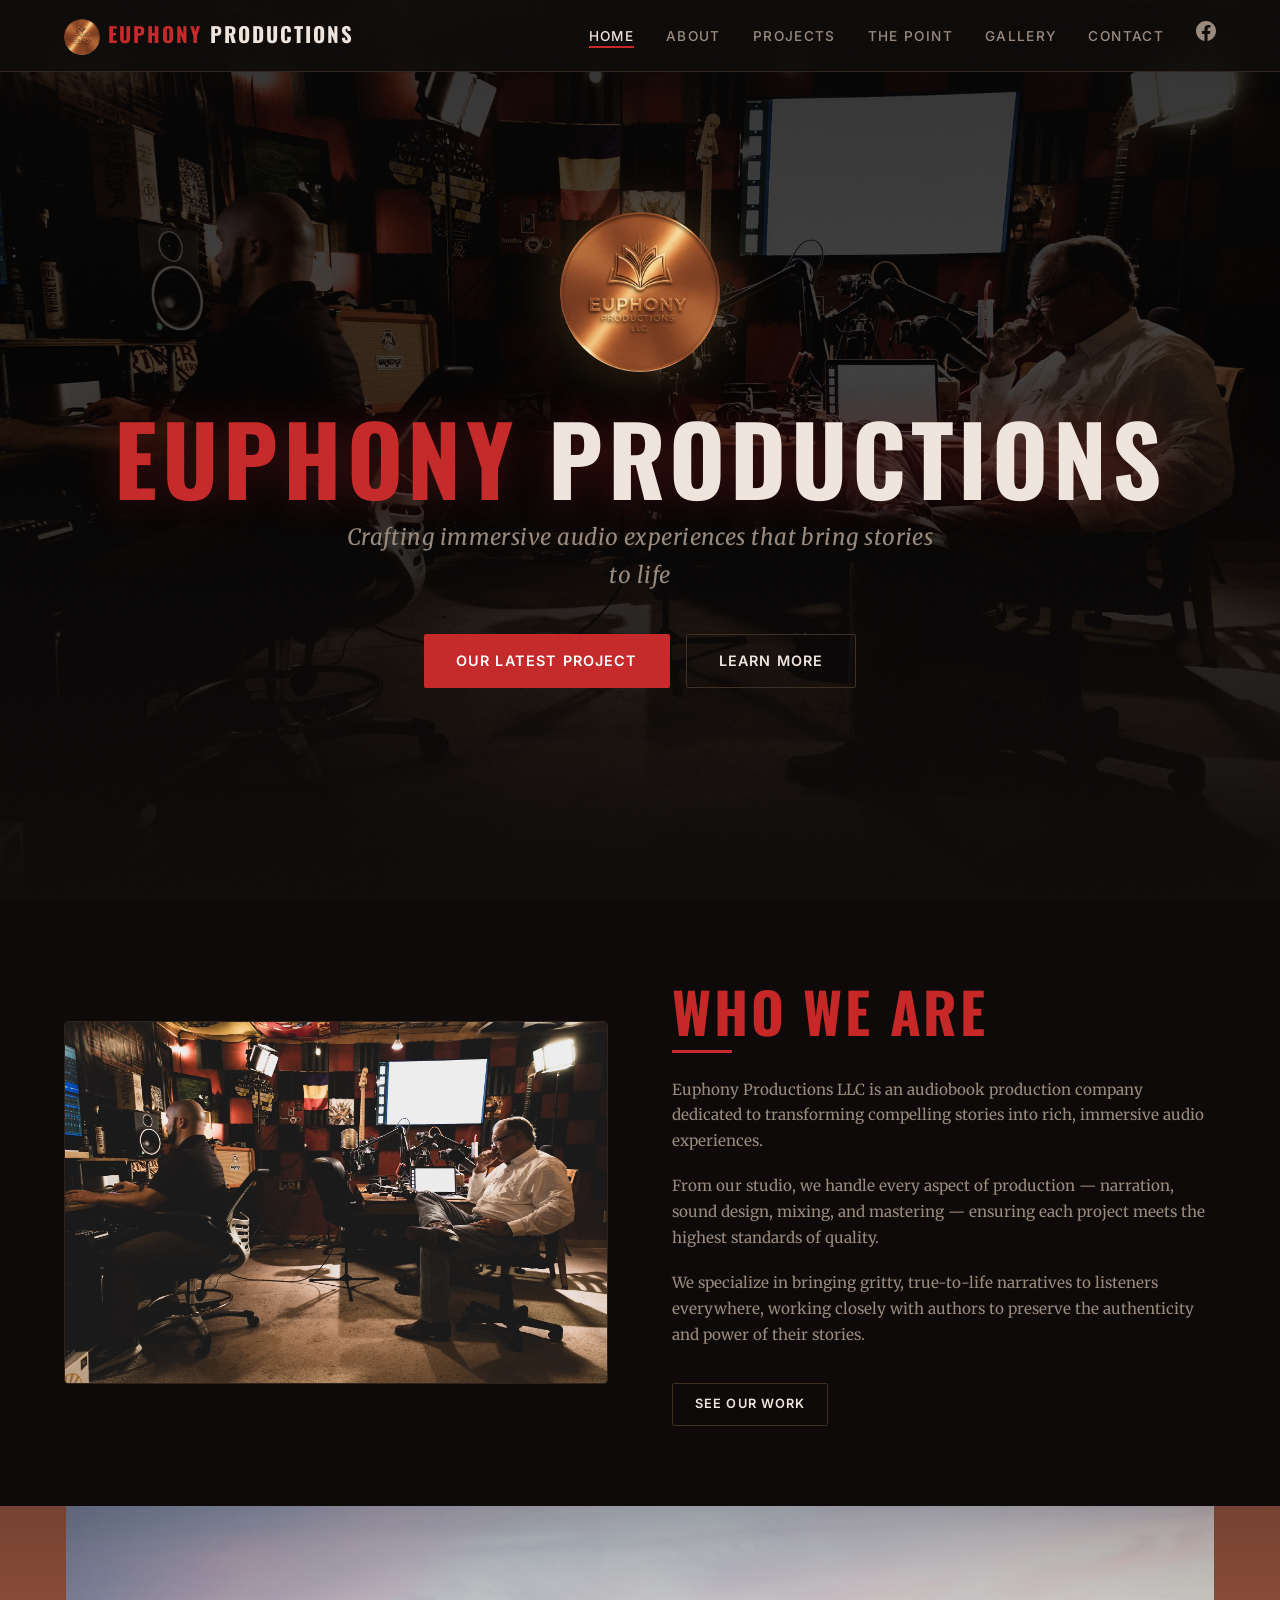
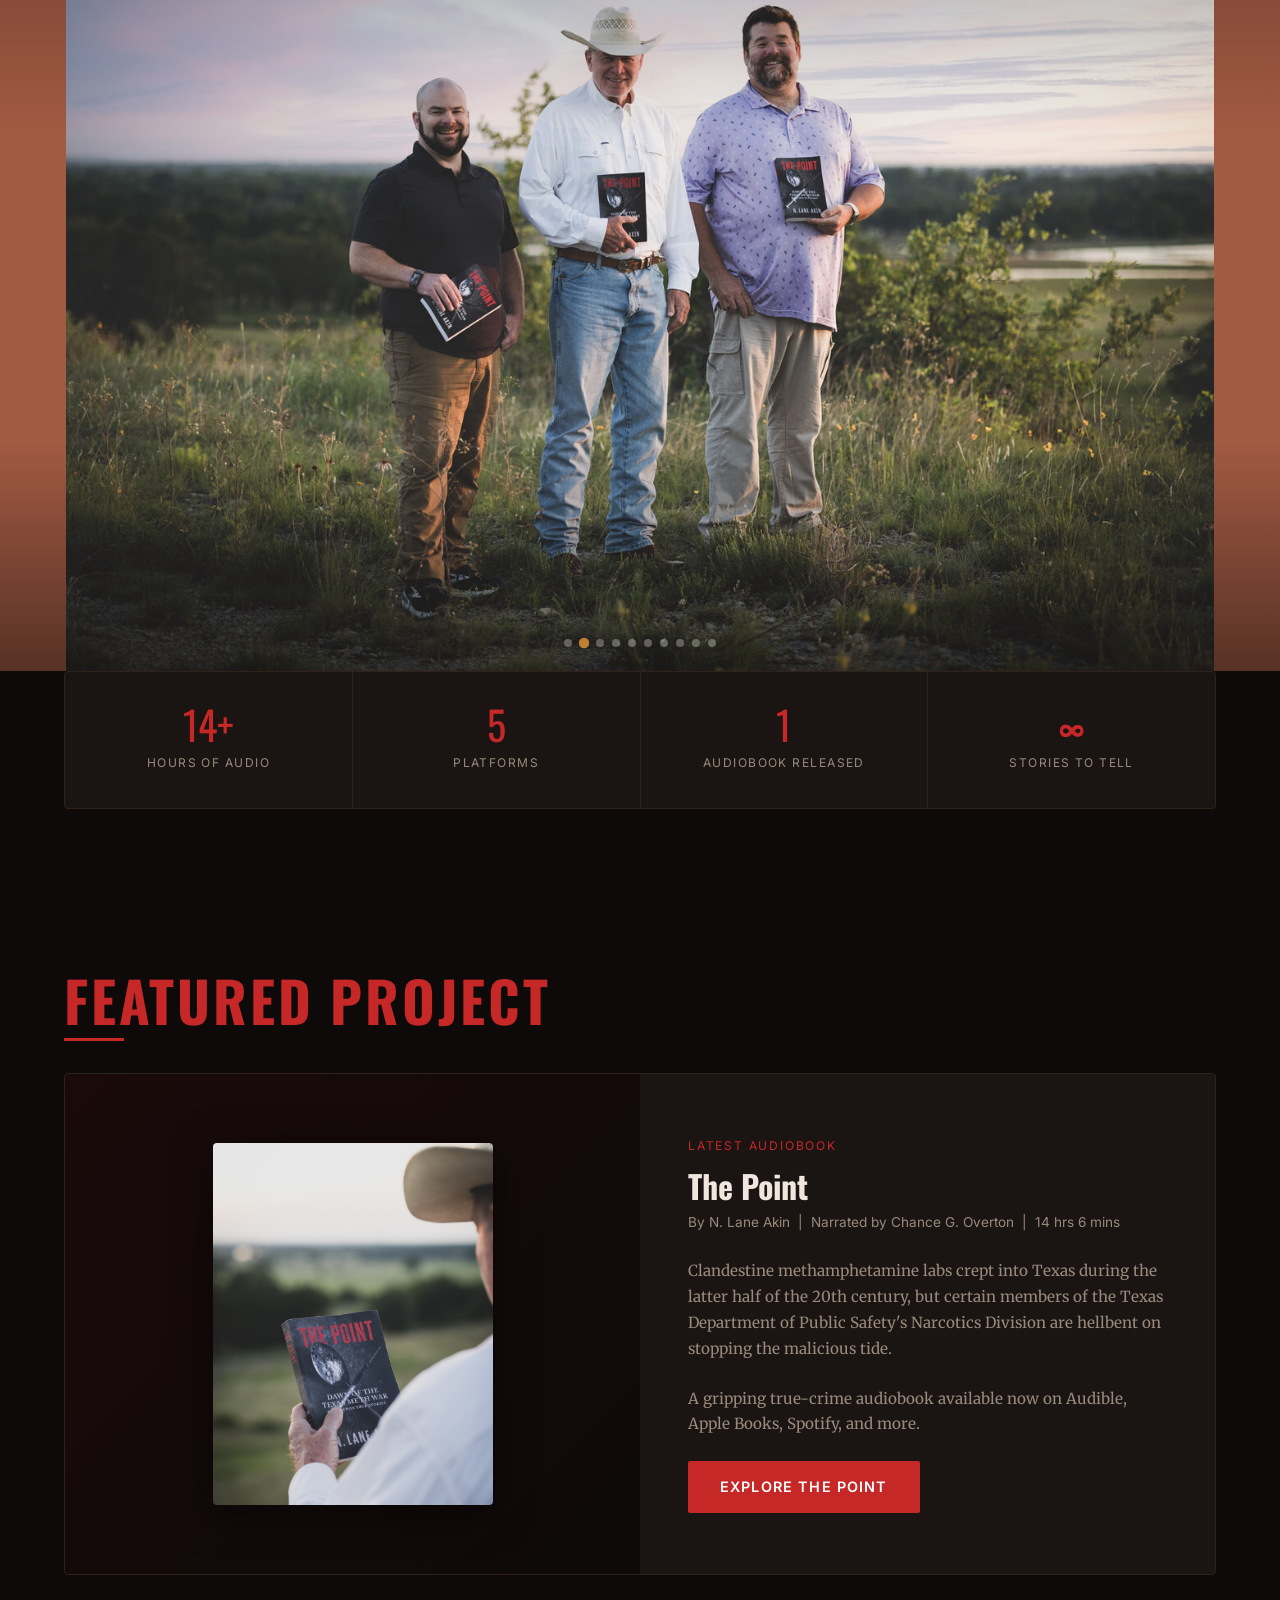
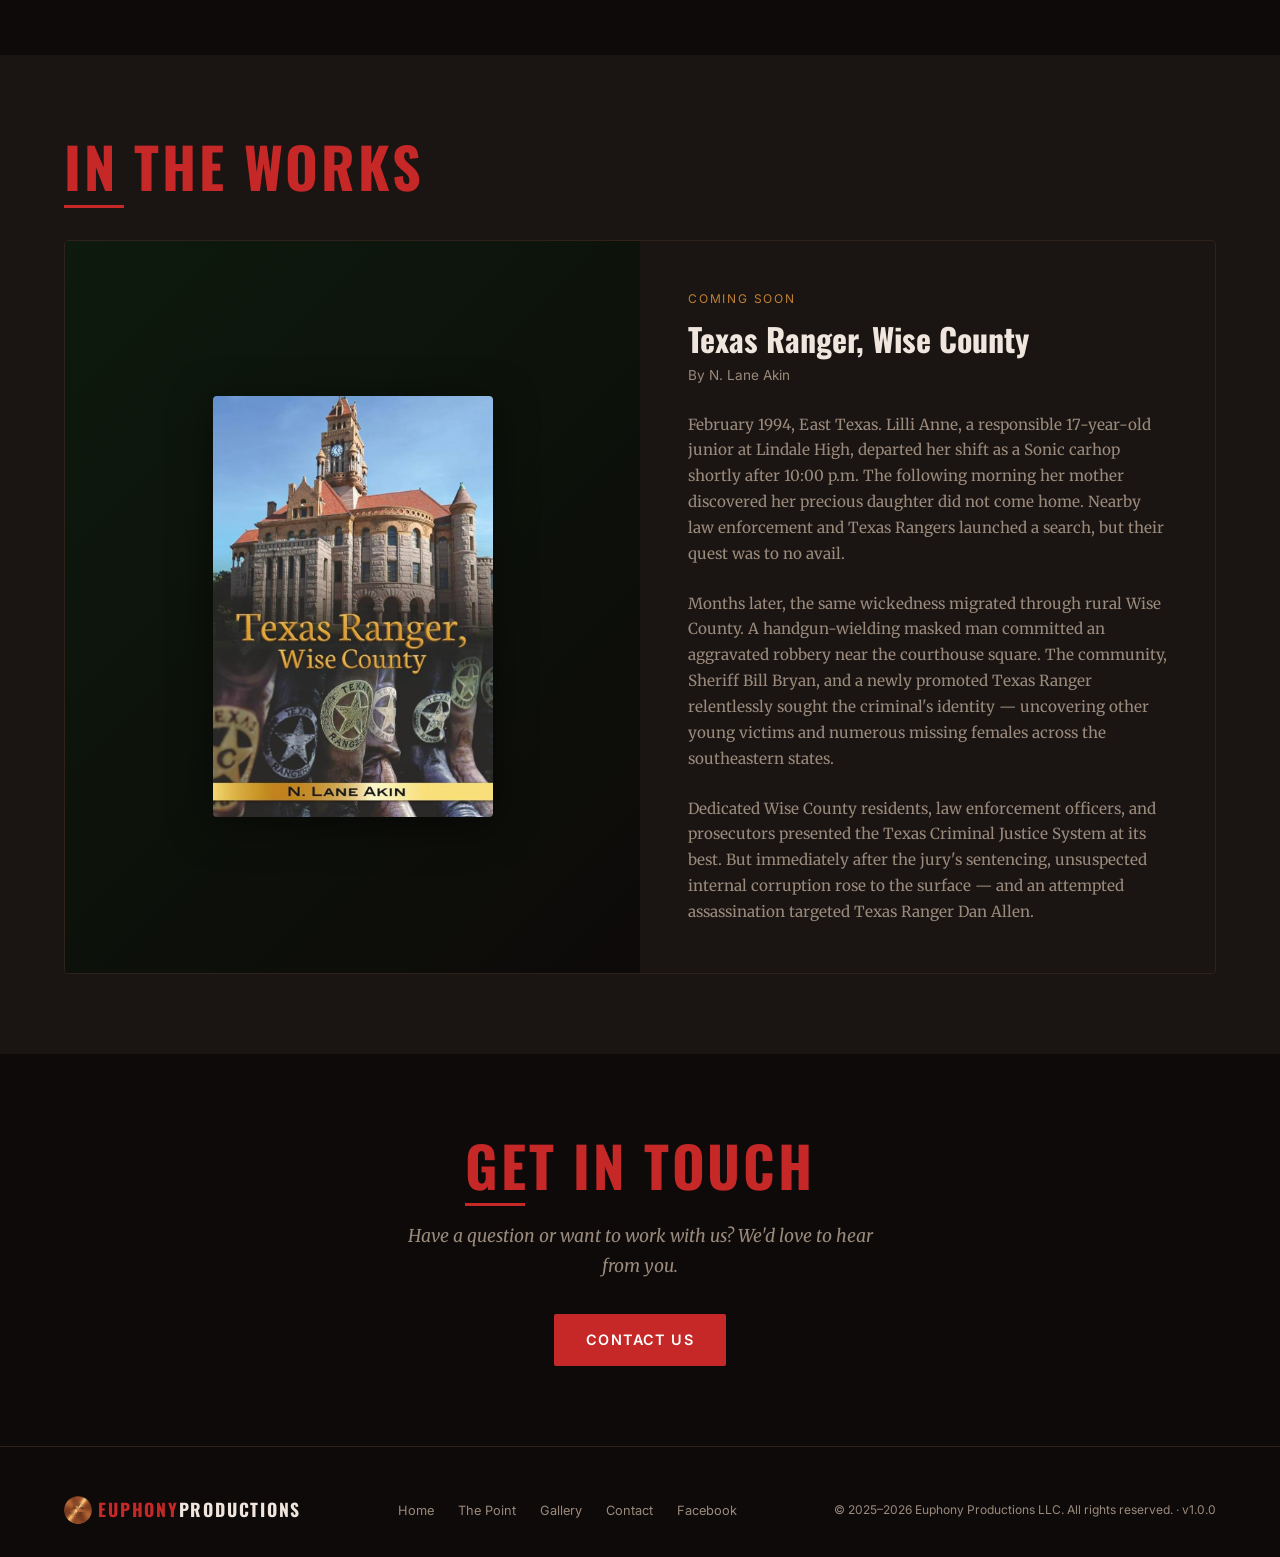
==== index.html @ 3097c30f "Fix section title underlines to align with first letter of text Move text-align:center to parent con" ====
<!DOCTYPE html>
<html lang="en">
<head>
  <meta charset="UTF-8">
  <meta name="viewport" content="width=device-width, initial-scale=1.0">
  <title>Euphony Productions LLC — Audio Storytelling</title>
  <meta name="description" content="Euphony Productions LLC — Crafting immersive audiobook experiences. Home of 'The Point: Dawn of the Texas Meth War' by N. Lane Akin.">
  <meta property="og:title" content="Euphony Productions LLC">
  <meta property="og:description" content="Crafting immersive audiobook experiences. Home of 'The Point' by N. Lane Akin.">
  <meta property="og:type" content="website">
  <link rel="preconnect" href="https://fonts.googleapis.com">
  <link rel="preconnect" href="https://fonts.gstatic.com" crossorigin>
  <link href="https://fonts.googleapis.com/css2?family=Inter:wght@300;400;500;600;700&family=Merriweather:ital,wght@0,300;0,400;0,700;1,400&family=Oswald:wght@400;500;600;700&display=swap" rel="stylesheet">
  <link rel="stylesheet" href="css/style.css">
  <style>
    .showcase {
      position: relative;
      width: 100%;
      height: 85vh;
      min-height: 500px;
      max-height: 900px;
      overflow: hidden;
      background: #a25a42;
    }

    .showcase-slide {
      position: absolute;
      inset: 0;
      opacity: 0;
      transition: opacity 1.5s ease-in-out;
    }

    .showcase-slide.active {
      opacity: 1;
    }

    .showcase-slide img {
      width: 100%;
      height: 100%;
      object-fit: contain;
      object-position: center center;
      animation: kenburns 12s ease-in-out infinite alternate;
    }

    .showcase-slide:nth-child(odd) img {
      animation-direction: alternate-reverse;
      transform-origin: 50% 40%;
    }

    .showcase-slide:nth-child(even) img {
      transform-origin: 50% 60%;
    }

    @keyframes kenburns {
      0% { transform: scale(1); }
      100% { transform: scale(1.08); }
    }

    .showcase-overlay {
      position: absolute;
      inset: 0;
      background: linear-gradient(
        to bottom,
        rgba(13, 10, 9, 0.3) 0%,
        transparent 30%,
        transparent 70%,
        rgba(13, 10, 9, 0.5) 100%
      );
      pointer-events: none;
    }

    .showcase-dots {
      position: absolute;
      bottom: 1.5rem;
      left: 50%;
      transform: translateX(-50%);
      display: flex;
      gap: 0.5rem;
      z-index: 2;
    }

    .showcase-dot {
      width: 8px;
      height: 8px;
      border-radius: 50%;
      background: rgba(255, 255, 255, 0.3);
      border: none;
      cursor: pointer;
      padding: 0;
      transition: background 0.3s, transform 0.3s;
    }

    .showcase-dot.active {
      background: var(--accent-warm);
      transform: scale(1.3);
    }
  </style>
</head>
<body>

  <!-- Navigation -->
  <nav class="nav">
    <div class="nav-inner">
      <a href="/" class="nav-logo"><img src="assets/euphony_logo_circle.png" alt="Euphony Productions" class="nav-logo-img"><span>Euphony</span> Productions</a>
      <button class="nav-toggle" aria-label="Toggle navigation" onclick="document.querySelector('.nav-links').classList.toggle('open')">
        <span></span><span></span><span></span>
      </button>
      <ul class="nav-links">
        <li><a href="/" class="active">Home</a></li>
        <li><a href="#about">About</a></li>
        <li><a href="#projects">Projects</a></li>
        <li><a href="thepoint/">The Point</a></li>
        <li><a href="gallery/">Gallery</a></li>
        <li><a href="contact/">Contact</a></li>
        <li><a href="https://www.facebook.com/profile.php?id=61580489192746" target="_blank" rel="noopener" class="social-link">
          <svg viewBox="0 0 24 24"><path d="M24 12.073c0-6.627-5.373-12-12-12s-12 5.373-12 12c0 5.99 4.388 10.954 10.125 11.854v-8.385H7.078v-3.47h3.047V9.43c0-3.007 1.792-4.669 4.533-4.669 1.312 0 2.686.235 2.686.235v2.953H15.83c-1.491 0-1.956.925-1.956 1.874v2.25h3.328l-.532 3.47h-2.796v8.385C19.612 23.027 24 18.062 24 12.073z"/></svg>
        </a></li>
      </ul>
    </div>
  </nav>

  <!-- Hero -->
  <section class="hero">
    <div class="hero-bg">
      <img src="assets/studio.jpg" alt="Euphony Productions recording studio" loading="eager">
    </div>
    <div class="hero-content">
      <img src="assets/euphony_logo_circle.png" alt="Euphony Productions LLC" class="hero-logo">
      <h1><span>Euphony</span> Productions</h1>
      <p class="hero-tagline">Crafting immersive audio experiences that bring stories to life</p>
      <div style="display:flex; gap:1rem; justify-content:center; flex-wrap:wrap;">
        <a href="thepoint/" class="btn btn-primary">Our Latest Project</a>
        <a href="#about" class="btn btn-outline">Learn More</a>
      </div>
    </div>
  </section>

  <!-- About -->
  <section class="section" id="about">
    <div class="container">
      <div class="about-grid">
        <div class="about-image">
          <img src="assets/studio.jpg" alt="Inside the Euphony Productions studio">
        </div>
        <div class="about-text">
          <h2 class="section-title">Who We Are</h2>
          <p>Euphony Productions LLC is an audiobook production company dedicated to transforming compelling stories into rich, immersive audio experiences.</p>
          <p>From our studio, we handle every aspect of production — narration, sound design, mixing, and mastering — ensuring each project meets the highest standards of quality.</p>
          <p>We specialize in bringing gritty, true-to-life narratives to listeners everywhere, working closely with authors to preserve the authenticity and power of their stories.</p>
          <a href="#projects" class="btn btn-outline btn-sm" style="margin-top:1rem;">See Our Work</a>
        </div>
      </div>
    </div>
  </section>

  <!-- Photo Showcase -->
  <div class="showcase" id="showcase">
    <div class="showcase-slide active"><img src="assets/main-photos/main-24.jpg" alt="Texas countryside" loading="lazy"></div>
    <div class="showcase-slide"><img src="assets/main-photos/main-26.jpg" alt="The team" loading="lazy"></div>
    <div class="showcase-slide"><img src="assets/main-photos/main-28.jpg" alt="Portrait" loading="lazy"></div>
    <div class="showcase-slide"><img src="assets/main-photos/main-29.jpg" alt="Portrait" loading="lazy"></div>
    <div class="showcase-slide"><img src="assets/main-photos/main-30.jpg" alt="Author portrait" loading="lazy"></div>
    <div class="showcase-slide"><img src="assets/main-photos/main-31.jpg" alt="Portrait" loading="lazy"></div>
    <div class="showcase-slide"><img src="assets/main-photos/main-32.jpg" alt="Portrait" loading="lazy"></div>
    <div class="showcase-slide"><img src="assets/main-photos/main-36.jpg" alt="The crew" loading="lazy"></div>
    <div class="showcase-slide"><img src="assets/main-photos/main-37.jpg" alt="Portrait" loading="lazy"></div>
    <div class="showcase-slide"><img src="assets/main-photos/main-38.jpg" alt="Portrait" loading="lazy"></div>
    <div class="showcase-overlay"></div>
    <div class="showcase-dots" id="showcaseDots"></div>
  </div>

  <!-- Stats -->
  <section class="section" style="padding-top:0;">
    <div class="container">
      <div class="stats-bar">
        <div class="stat-item">
          <span class="stat-number">14+</span>
          <span class="stat-label">Hours of Audio</span>
        </div>
        <div class="stat-item">
          <span class="stat-number">5</span>
          <span class="stat-label">Platforms</span>
        </div>
        <div class="stat-item">
          <span class="stat-number">1</span>
          <span class="stat-label">Audiobook Released</span>
        </div>
        <div class="stat-item">
          <span class="stat-number">&infin;</span>
          <span class="stat-label">Stories to Tell</span>
        </div>
      </div>
    </div>
  </section>

  <!-- Featured Project -->
  <section class="section" id="projects">
    <div class="container">
      <h2 class="section-title" style="margin-bottom:2rem;">Featured Project</h2>
      <div class="featured-project">
        <div class="featured-inner">
          <div class="featured-image" style="background:linear-gradient(135deg, #1a0a0a, #0d0a09);">
            <div class="book-cover">
              <img src="assets/the_point.jpg" alt="The Point book cover" style="max-width:280px; width:100%; border-radius:4px; box-shadow:0 8px 40px rgba(0,0,0,0.5);">
            </div>
          </div>
          <div class="featured-details">
            <span class="label">Latest Audiobook</span>
            <h3 style="text-transform:none; letter-spacing:0;">The Point</h3>
            <p class="meta">By N. Lane Akin &nbsp;|&nbsp; Narrated by Chance G. Overton &nbsp;|&nbsp; 14 hrs 6 mins</p>
            <p>Clandestine methamphetamine labs crept into Texas during the latter half of the 20th century, but certain members of the Texas Department of Public Safety's Narcotics Division are hellbent on stopping the malicious tide.</p>
            <p>A gripping true-crime audiobook available now on Audible, Apple Books, Spotify, and more.</p>
            <a href="thepoint/" class="btn btn-primary">Explore The Point</a>
          </div>
        </div>
      </div>
    </div>
  </section>

  <!-- Coming Soon -->
  <section class="section" id="coming-soon" style="background:var(--bg-card);">
    <div class="container">
      <h2 class="section-title" style="margin-bottom:2rem;">In the Works</h2>
      <div class="featured-project">
        <div class="featured-inner">
          <div class="featured-image" style="background:linear-gradient(135deg, #0d1a0d, #0d0a09); position:relative;">
            <div class="book-cover">
              <img src="assets/Texas Ranger, Wise County.jpg" alt="Texas Ranger, Wise County book cover" style="max-width:280px; width:100%; border-radius:4px; box-shadow:0 8px 40px rgba(0,0,0,0.5);">
            </div>
          </div>
          <div class="featured-details">
            <span class="label" style="color:var(--accent-warm);">Coming Soon</span>
            <h3 style="text-transform:none; letter-spacing:0;">Texas Ranger, Wise County</h3>
            <p class="meta">By N. Lane Akin</p>
            <p>February 1994, East Texas. Lilli Anne, a responsible 17-year-old junior at Lindale High, departed her shift as a Sonic carhop shortly after 10:00 p.m. The following morning her mother discovered her precious daughter did not come home. Nearby law enforcement and Texas Rangers launched a search, but their quest was to no avail.</p>
            <p>Months later, the same wickedness migrated through rural Wise County. A handgun-wielding masked man committed an aggravated robbery near the courthouse square. The community, Sheriff Bill Bryan, and a newly promoted Texas Ranger relentlessly sought the criminal's identity — uncovering other young victims and numerous missing females across the southeastern states.</p>
            <p style="margin-bottom:0;">Dedicated Wise County residents, law enforcement officers, and prosecutors presented the Texas Criminal Justice System at its best. But immediately after the jury's sentencing, unsuspected internal corruption rose to the surface — and an attempted assassination targeted Texas Ranger Dan Allen.</p>
          </div>
        </div>
      </div>
    </div>
  </section>

  <!-- Connect -->
  <section class="section" id="connect">
    <div class="container" style="text-align:center;">
      <h2 class="section-title">Get In Touch</h2>
      <p class="section-subtitle" style="max-width:500px; margin:0 auto 2rem;">Have a question or want to work with us? We'd love to hear from you.</p>
      <a href="contact/" class="btn btn-primary">Contact Us</a>
    </div>
  </section>

  <!-- Footer -->
  <footer class="footer">
    <div class="container">
      <div class="footer-inner">
        <div class="footer-logo"><img src="assets/euphony_logo_circle.png" alt="" class="footer-logo-img"><span>Euphony</span> Productions</div>
        <ul class="footer-links">
          <li><a href="/">Home</a></li>
          <li><a href="thepoint/">The Point</a></li>
          <li><a href="gallery/">Gallery</a></li>
          <li><a href="contact/">Contact</a></li>
          <li><a href="https://www.facebook.com/profile.php?id=61580489192746" target="_blank" rel="noopener">Facebook</a></li>
        </ul>
        <p class="footer-copy">&copy; 2025&ndash;2026 Euphony Productions LLC. All rights reserved. &middot; v1.0.0</p>
      </div>
    </div>
  </footer>

  <!-- Showcase Script -->
  <script>
    const slides = document.querySelectorAll('.showcase-slide');
    const dotsContainer = document.getElementById('showcaseDots');
    let current = 0;
    let interval;

    slides.forEach((_, i) => {
      const dot = document.createElement('button');
      dot.classList.add('showcase-dot');
      if (i === 0) dot.classList.add('active');
      dot.setAttribute('aria-label', 'Photo ' + (i + 1));
      dot.addEventListener('click', () => goTo(i));
      dotsContainer.appendChild(dot);
    });

    const dots = document.querySelectorAll('.showcase-dot');

    function goTo(index) {
      slides[current].classList.remove('active');
      dots[current].classList.remove('active');
      current = index;
      slides[current].classList.add('active');
      dots[current].classList.add('active');
      resetInterval();
    }

    function next() {
      goTo((current + 1) % slides.length);
    }

    function resetInterval() {
      clearInterval(interval);
      interval = setInterval(next, 5000);
    }

    resetInterval();
  </script>

</body>
</html>
---- css/style.css ----
/* ========================================
   Euphony Productions — Gritty Theme
   ======================================== */

/* — Reset & Base — */
*, *::before, *::after {
  margin: 0;
  padding: 0;
  box-sizing: border-box;
}

:root {
  --bg-dark: #0d0a09;
  --bg-card: #1a1412;
  --bg-card-hover: #231b17;
  --text-primary: #f0e6de;
  --text-muted: #9a8a7c;
  --accent-red: #c62828;
  --accent-red-light: #e53935;
  --accent-red-dark: #8e0000;
  --accent-warm: #bf8034;
  --accent-warm-light: #d4a55a;
  --border-color: #2e221a;
  --border-light: #3d2e22;
  --shadow-glow: rgba(198, 40, 40, 0.15);
  --font-display: 'Oswald', sans-serif;
  --font-body: 'Merriweather', Georgia, serif;
  --font-sans: 'Inter', sans-serif;
}

html {
  scroll-behavior: smooth;
}

body {
  font-family: var(--font-body);
  background-color: var(--bg-dark);
  color: var(--text-primary);
  line-height: 1.7;
  -webkit-font-smoothing: antialiased;
}

a {
  color: var(--accent-red-light);
  text-decoration: none;
  transition: color 0.3s ease;
}

a:hover {
  color: var(--accent-warm-light);
}

img {
  max-width: 100%;
  height: auto;
  display: block;
}

/* — Noise / Grain Overlay — */
body::before {
  content: '';
  position: fixed;
  inset: 0;
  z-index: 9999;
  pointer-events: none;
  opacity: 0.04;
  background-image: url("data:image/svg+xml,%3Csvg viewBox='0 0 256 256' xmlns='http://www.w3.org/2000/svg'%3E%3Cfilter id='noise'%3E%3CfeTurbulence type='fractalNoise' baseFrequency='0.9' numOctaves='4' stitchTiles='stitch'/%3E%3C/filter%3E%3Crect width='100%25' height='100%25' filter='url(%23noise)' opacity='1'/%3E%3C/svg%3E");
  background-repeat: repeat;
  background-size: 256px 256px;
}

/* — Typography — */
h1, h2, h3, h4, h5, h6 {
  font-family: var(--font-display);
  font-weight: 700;
  text-transform: uppercase;
  letter-spacing: 0.05em;
  line-height: 1.1;
}

.section-title {
  font-size: clamp(2rem, 5vw, 3.5rem);
  color: var(--accent-red);
  margin-bottom: 1rem;
  position: relative;
  display: inline-block;
}

.section-title::after {
  content: '';
  display: block;
  width: 60px;
  height: 3px;
  background: var(--accent-red);
  margin-top: 0.5rem;
}

.section-subtitle {
  font-family: var(--font-body);
  font-size: 1.1rem;
  color: var(--text-muted);
  font-style: italic;
  text-transform: none;
  letter-spacing: 0;
  max-width: 600px;
}

/* — Layout — */
.container {
  width: 100%;
  max-width: 1200px;
  margin: 0 auto;
  padding: 0 1.5rem;
}

.section {
  padding: 5rem 0;
}

/* — Navigation — */
.nav {
  position: fixed;
  top: 0;
  left: 0;
  right: 0;
  z-index: 1000;
  background: rgba(13, 10, 9, 0.92);
  backdrop-filter: blur(12px);
  border-bottom: 1px solid var(--border-color);
  transition: background 0.3s ease;
}

.nav-inner {
  display: flex;
  align-items: center;
  justify-content: space-between;
  padding: 1rem 1.5rem;
  max-width: 1200px;
  margin: 0 auto;
}

.nav-logo {
  font-family: var(--font-display);
  font-size: 1.3rem;
  font-weight: 700;
  color: var(--text-primary);
  text-transform: uppercase;
  letter-spacing: 0.1em;
  text-decoration: none;
}

.nav-logo span {
  color: var(--accent-red);
}

.nav-logo-img {
  width: 36px;
  height: 36px;
  border-radius: 50%;
  object-fit: cover;
  display: inline-block;
  vertical-align: middle;
  margin-right: 0.5rem;
}

.nav-links {
  display: flex;
  align-items: center;
  gap: 2rem;
  list-style: none;
}

.nav-links a {
  font-family: var(--font-sans);
  font-size: 0.85rem;
  font-weight: 500;
  color: var(--text-muted);
  text-transform: uppercase;
  letter-spacing: 0.1em;
  text-decoration: none;
  transition: color 0.3s ease;
  position: relative;
}

.nav-links a:hover,
.nav-links a.active {
  color: var(--text-primary);
}

.nav-links a::after {
  content: '';
  position: absolute;
  bottom: -4px;
  left: 0;
  width: 0;
  height: 2px;
  background: var(--accent-red);
  transition: width 0.3s ease;
}

.nav-links a:hover::after,
.nav-links a.active::after {
  width: 100%;
}

/* Mobile nav toggle */
.nav-toggle {
  display: none;
  background: none;
  border: none;
  cursor: pointer;
  padding: 0.5rem;
}

.nav-toggle span {
  display: block;
  width: 24px;
  height: 2px;
  background: var(--text-primary);
  margin: 5px 0;
  transition: 0.3s;
}

/* — Hero Section — */
.hero {
  position: relative;
  min-height: 100vh;
  display: flex;
  align-items: center;
  justify-content: center;
  overflow: hidden;
}

.hero-bg {
  position: absolute;
  inset: 0;
  z-index: 0;
}

.hero-bg img {
  width: 100%;
  height: 100%;
  object-fit: cover;
  filter: brightness(0.35) contrast(1.1) saturate(0.8);
}

.hero-bg::after {
  content: '';
  position: absolute;
  inset: 0;
  background: linear-gradient(
    to bottom,
    rgba(13, 10, 9, 0.4) 0%,
    rgba(13, 10, 9, 0.2) 40%,
    rgba(13, 10, 9, 0.6) 70%,
    rgba(13, 10, 9, 1) 100%
  );
}

.hero-content {
  position: relative;
  z-index: 1;
  text-align: center;
  padding: 2rem;
}

.hero-logo {
  width: 160px;
  height: 160px;
  border-radius: 50%;
  object-fit: cover;
  margin: 0 auto 2rem;
  display: block;
  filter: drop-shadow(0 0 30px rgba(191, 128, 52, 0.3));
}

.hero-content h1 {
  font-size: clamp(3rem, 8vw, 6rem);
  color: var(--text-primary);
  margin-bottom: 0.5rem;
  text-shadow: 0 0 40px rgba(198, 40, 40, 0.3);
}

.hero-content h1 span {
  color: var(--accent-red);
}

.hero-tagline {
  font-family: var(--font-body);
  font-size: clamp(1rem, 2.5vw, 1.4rem);
  color: var(--text-muted);
  font-style: italic;
  text-transform: none;
  letter-spacing: 0.02em;
  margin-bottom: 2.5rem;
  max-width: 600px;
  margin-left: auto;
  margin-right: auto;
}

/* — Buttons — */
.btn {
  display: inline-flex;
  align-items: center;
  gap: 0.5rem;
  font-family: var(--font-sans);
  font-size: 0.9rem;
  font-weight: 600;
  text-transform: uppercase;
  letter-spacing: 0.08em;
  padding: 0.85rem 2rem;
  border: none;
  border-radius: 2px;
  cursor: pointer;
  transition: all 0.3s ease;
  text-decoration: none;
}

.btn-primary {
  background: var(--accent-red);
  color: #fff;
}

.btn-primary:hover {
  background: var(--accent-red-light);
  color: #fff;
  box-shadow: 0 0 20px var(--shadow-glow);
}

.btn-outline {
  background: transparent;
  color: var(--text-primary);
  border: 1px solid var(--border-light);
}

.btn-outline:hover {
  border-color: var(--accent-red);
  color: var(--accent-red-light);
}

.btn-sm {
  padding: 0.6rem 1.4rem;
  font-size: 0.8rem;
}

/* — Cards — */
.card {
  background: var(--bg-card);
  border: 1px solid var(--border-color);
  border-radius: 4px;
  overflow: hidden;
  transition: transform 0.3s ease, border-color 0.3s ease, box-shadow 0.3s ease;
}

.card:hover {
  transform: translateY(-4px);
  border-color: var(--border-light);
  box-shadow: 0 8px 30px rgba(0, 0, 0, 0.4);
}

.card-body {
  padding: 1.5rem;
}

.card-body h3 {
  font-size: 1.3rem;
  color: var(--text-primary);
  margin-bottom: 0.5rem;
}

.card-body p {
  color: var(--text-muted);
  font-size: 0.95rem;
}

/* — About Section — */
.about-grid {
  display: grid;
  grid-template-columns: 1fr 1fr;
  gap: 4rem;
  align-items: center;
}

.about-image {
  border-radius: 4px;
  overflow: hidden;
  border: 1px solid var(--border-color);
}

.about-image img {
  width: 100%;
  height: 100%;
  object-fit: cover;
  filter: saturate(0.85) contrast(1.05);
}

.about-text h2 {
  margin-bottom: 1.5rem;
}

.about-text p {
  color: var(--text-muted);
  margin-bottom: 1.2rem;
  font-size: 0.95rem;
}

/* — Featured Project Section — */
.featured-project {
  background: var(--bg-card);
  border: 1px solid var(--border-color);
  border-radius: 4px;
  overflow: hidden;
}

.featured-inner {
  display: grid;
  grid-template-columns: 1fr 1fr;
  min-height: 500px;
}

.featured-image {
  position: relative;
  overflow: hidden;
  background: var(--bg-dark);
  display: flex;
  align-items: center;
  justify-content: center;
}

.featured-image .book-cover {
  padding: 3rem;
  text-align: center;
}

.featured-image .book-cover h2 {
  font-size: 3rem;
  color: var(--accent-red);
  margin-bottom: 0.5rem;
}

.featured-image .book-cover p {
  color: var(--text-muted);
  font-style: italic;
}

.featured-details {
  padding: 3rem;
  display: flex;
  flex-direction: column;
  justify-content: center;
}

.featured-details .label {
  font-family: var(--font-sans);
  font-size: 0.75rem;
  text-transform: uppercase;
  letter-spacing: 0.15em;
  color: var(--accent-red);
  margin-bottom: 0.75rem;
}

.featured-details h3 {
  font-size: 2rem;
  color: var(--text-primary);
  margin-bottom: 0.5rem;
}

.featured-details .meta {
  font-family: var(--font-sans);
  font-size: 0.85rem;
  color: var(--text-muted);
  margin-bottom: 1.5rem;
}

.featured-details p {
  color: var(--text-muted);
  font-size: 0.95rem;
  margin-bottom: 1.5rem;
}

.featured-details .btn {
  align-self: flex-start;
}

/* — Stats bar — */
.stats-bar {
  display: grid;
  grid-template-columns: repeat(auto-fit, minmax(200px, 1fr));
  gap: 1px;
  background: var(--border-color);
  border: 1px solid var(--border-color);
  border-radius: 4px;
  overflow: hidden;
}

.stat-item {
  background: var(--bg-card);
  padding: 2rem;
  text-align: center;
}

.stat-number {
  font-family: var(--font-display);
  font-size: 2.5rem;
  color: var(--accent-red);
  display: block;
  line-height: 1;
  margin-bottom: 0.3rem;
}

.stat-label {
  font-family: var(--font-sans);
  font-size: 0.75rem;
  color: var(--text-muted);
  text-transform: uppercase;
  letter-spacing: 0.12em;
}

/* — Purchase cards grid — */
.purchase-grid {
  display: grid;
  grid-template-columns: repeat(auto-fit, minmax(220px, 1fr));
  gap: 1.5rem;
}

.purchase-card {
  background: var(--bg-card);
  border: 1px solid var(--border-color);
  border-radius: 4px;
  padding: 1.5rem;
  text-align: center;
  transition: all 0.3s ease;
}

.purchase-card:hover {
  border-color: var(--accent-red);
  transform: translateY(-3px);
  box-shadow: 0 4px 20px rgba(198, 40, 40, 0.1);
}

.purchase-icon {
  width: 3.5rem;
  height: 3.5rem;
  border-radius: 8px;
  display: flex;
  align-items: center;
  justify-content: center;
  margin: 0 auto 1rem;
  font-size: 1.5rem;
}

.purchase-card h4 {
  font-family: var(--font-sans);
  font-size: 1rem;
  color: var(--text-primary);
  margin-bottom: 0.3rem;
  text-transform: none;
  letter-spacing: 0;
}

.purchase-card .desc {
  font-size: 0.8rem;
  color: var(--text-muted);
  margin-bottom: 1rem;
}

.purchase-card .btn {
  width: 100%;
  justify-content: center;
  font-size: 0.8rem;
  padding: 0.6rem 1rem;
}

/* — Audio Player — */
.audio-player {
  background: var(--bg-card);
  border: 1px solid var(--border-color);
  border-radius: 4px;
  padding: 1.5rem 2rem;
  display: flex;
  align-items: center;
  gap: 1.5rem;
}

.play-btn {
  width: 48px;
  height: 48px;
  border-radius: 50%;
  background: var(--accent-red);
  border: none;
  cursor: pointer;
  display: flex;
  align-items: center;
  justify-content: center;
  transition: background 0.3s ease;
  flex-shrink: 0;
}

.play-btn:hover {
  background: var(--accent-red-light);
}

.play-btn svg {
  width: 20px;
  height: 20px;
  fill: #fff;
}

.player-track {
  flex: 1;
}

.progress-bar {
  width: 100%;
  height: 6px;
  background: var(--border-color);
  border-radius: 3px;
  overflow: hidden;
  margin-bottom: 0.4rem;
  cursor: pointer;
}

.progress-fill {
  height: 100%;
  background: var(--accent-red);
  border-radius: 3px;
  transition: width 0.3s linear;
  width: 0%;
}

.player-time {
  display: flex;
  justify-content: space-between;
  font-family: var(--font-sans);
  font-size: 0.75rem;
  color: var(--text-muted);
}

/* — Audiobook Details Table — */
.details-grid {
  display: grid;
  grid-template-columns: 1fr 1fr;
  gap: 1rem 3rem;
  border-top: 1px solid var(--border-color);
  padding-top: 1.5rem;
  margin-top: 1.5rem;
}

.detail-row {
  display: flex;
  justify-content: space-between;
  font-family: var(--font-sans);
  font-size: 0.85rem;
  padding: 0.3rem 0;
}

.detail-label {
  color: var(--text-muted);
}

.detail-value {
  color: var(--text-primary);
}

/* — Synopsis Section — */
.synopsis p {
  color: var(--text-muted);
  font-size: 0.95rem;
  margin-bottom: 1.2rem;
}

.synopsis p:first-of-type::first-letter {
  font-family: var(--font-display);
  font-size: 3rem;
  float: left;
  line-height: 1;
  margin-right: 0.5rem;
  color: var(--accent-red);
}

/* — Footer — */
.footer {
  border-top: 1px solid var(--border-color);
  padding: 3rem 0 2rem;
  background: var(--bg-dark);
}

.footer-inner {
  display: flex;
  justify-content: space-between;
  align-items: center;
  flex-wrap: wrap;
  gap: 1rem;
}

.footer-logo {
  font-family: var(--font-display);
  font-size: 1.1rem;
  font-weight: 700;
  color: var(--text-primary);
  text-transform: uppercase;
  letter-spacing: 0.1em;
}

.footer-logo span {
  color: var(--accent-red);
}

.footer-logo-img {
  width: 28px;
  height: 28px;
  border-radius: 50%;
  object-fit: cover;
  display: inline-block;
  vertical-align: middle;
  margin-right: 0.4rem;
}

.footer-logo {
  display: flex;
  align-items: center;
}

.footer-copy {
  font-family: var(--font-sans);
  font-size: 0.75rem;
  color: var(--text-muted);
}

.footer-links {
  display: flex;
  gap: 1.5rem;
  list-style: none;
}

.footer-links a {
  font-family: var(--font-sans);
  font-size: 0.8rem;
  color: var(--text-muted);
  transition: color 0.3s;
}

.footer-links a:hover {
  color: var(--accent-red-light);
}

/* Social icon links */
.social-link {
  display: inline-flex;
  align-items: center;
  gap: 0.5rem;
  color: var(--text-muted);
  transition: color 0.3s;
}

.social-link:hover {
  color: var(--accent-red-light);
}

.social-link svg {
  width: 20px;
  height: 20px;
  fill: currentColor;
}

/* — Divider line — */
.divider {
  width: 100%;
  height: 1px;
  background: var(--border-color);
  margin: 3rem 0;
}

/* — Responsive — */
@media (max-width: 768px) {
  .nav-links {
    display: none;
    position: absolute;
    top: 100%;
    left: 0;
    right: 0;
    background: rgba(13, 10, 9, 0.98);
    flex-direction: column;
    padding: 1.5rem;
    gap: 1.2rem;
    border-bottom: 1px solid var(--border-color);
  }

  .nav-links.open {
    display: flex;
  }

  .nav-toggle {
    display: block;
  }

  .about-grid {
    grid-template-columns: 1fr;
    gap: 2rem;
  }

  .featured-inner {
    grid-template-columns: 1fr;
  }

  .featured-image .book-cover {
    padding: 2rem;
  }

  .featured-details {
    padding: 2rem;
  }

  .details-grid {
    grid-template-columns: 1fr;
  }

  .stats-bar {
    grid-template-columns: 1fr 1fr;
  }

  .footer-inner {
    flex-direction: column;
    text-align: center;
  }

  .audio-player {
    flex-direction: column;
    text-align: center;
  }
}

@media (max-width: 480px) {
  .section {
    padding: 3rem 0;
  }

  .stats-bar {
    grid-template-columns: 1fr;
  }

  .purchase-grid {
    grid-template-columns: 1fr;
  }
}
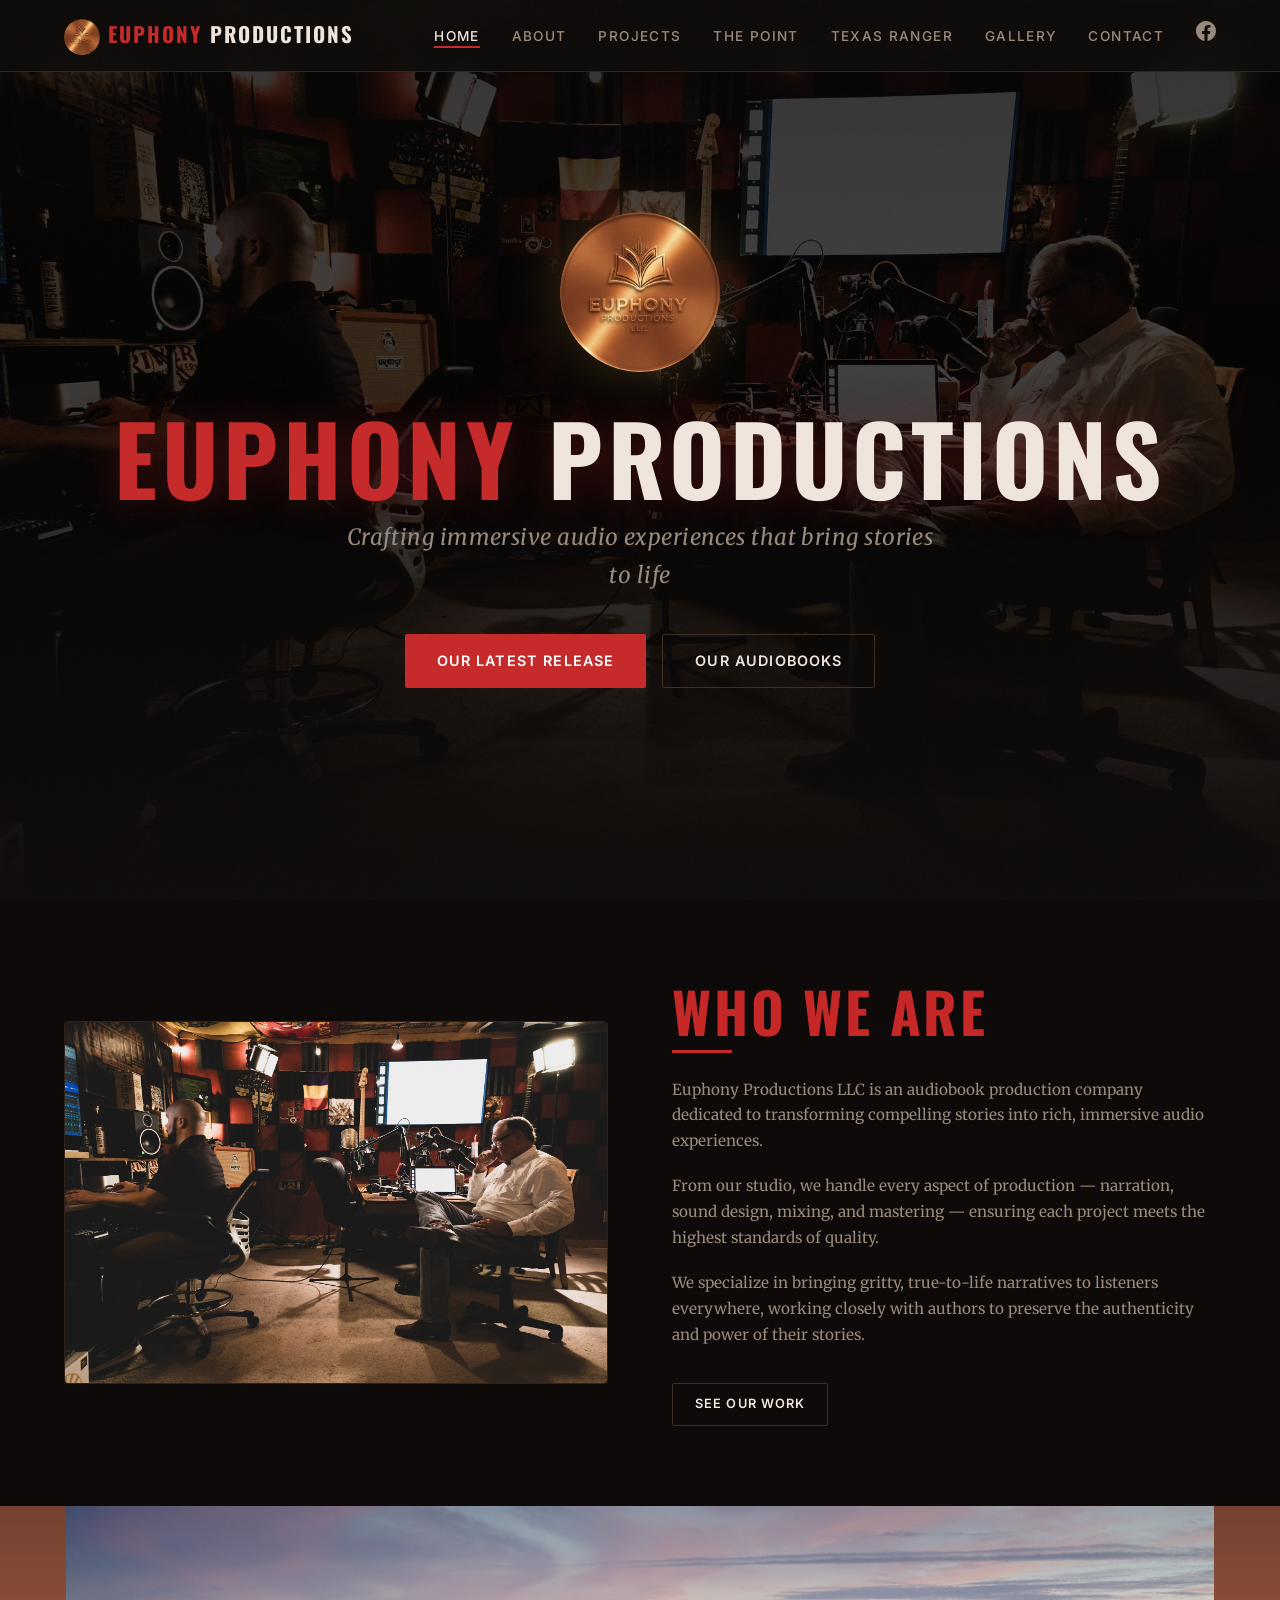
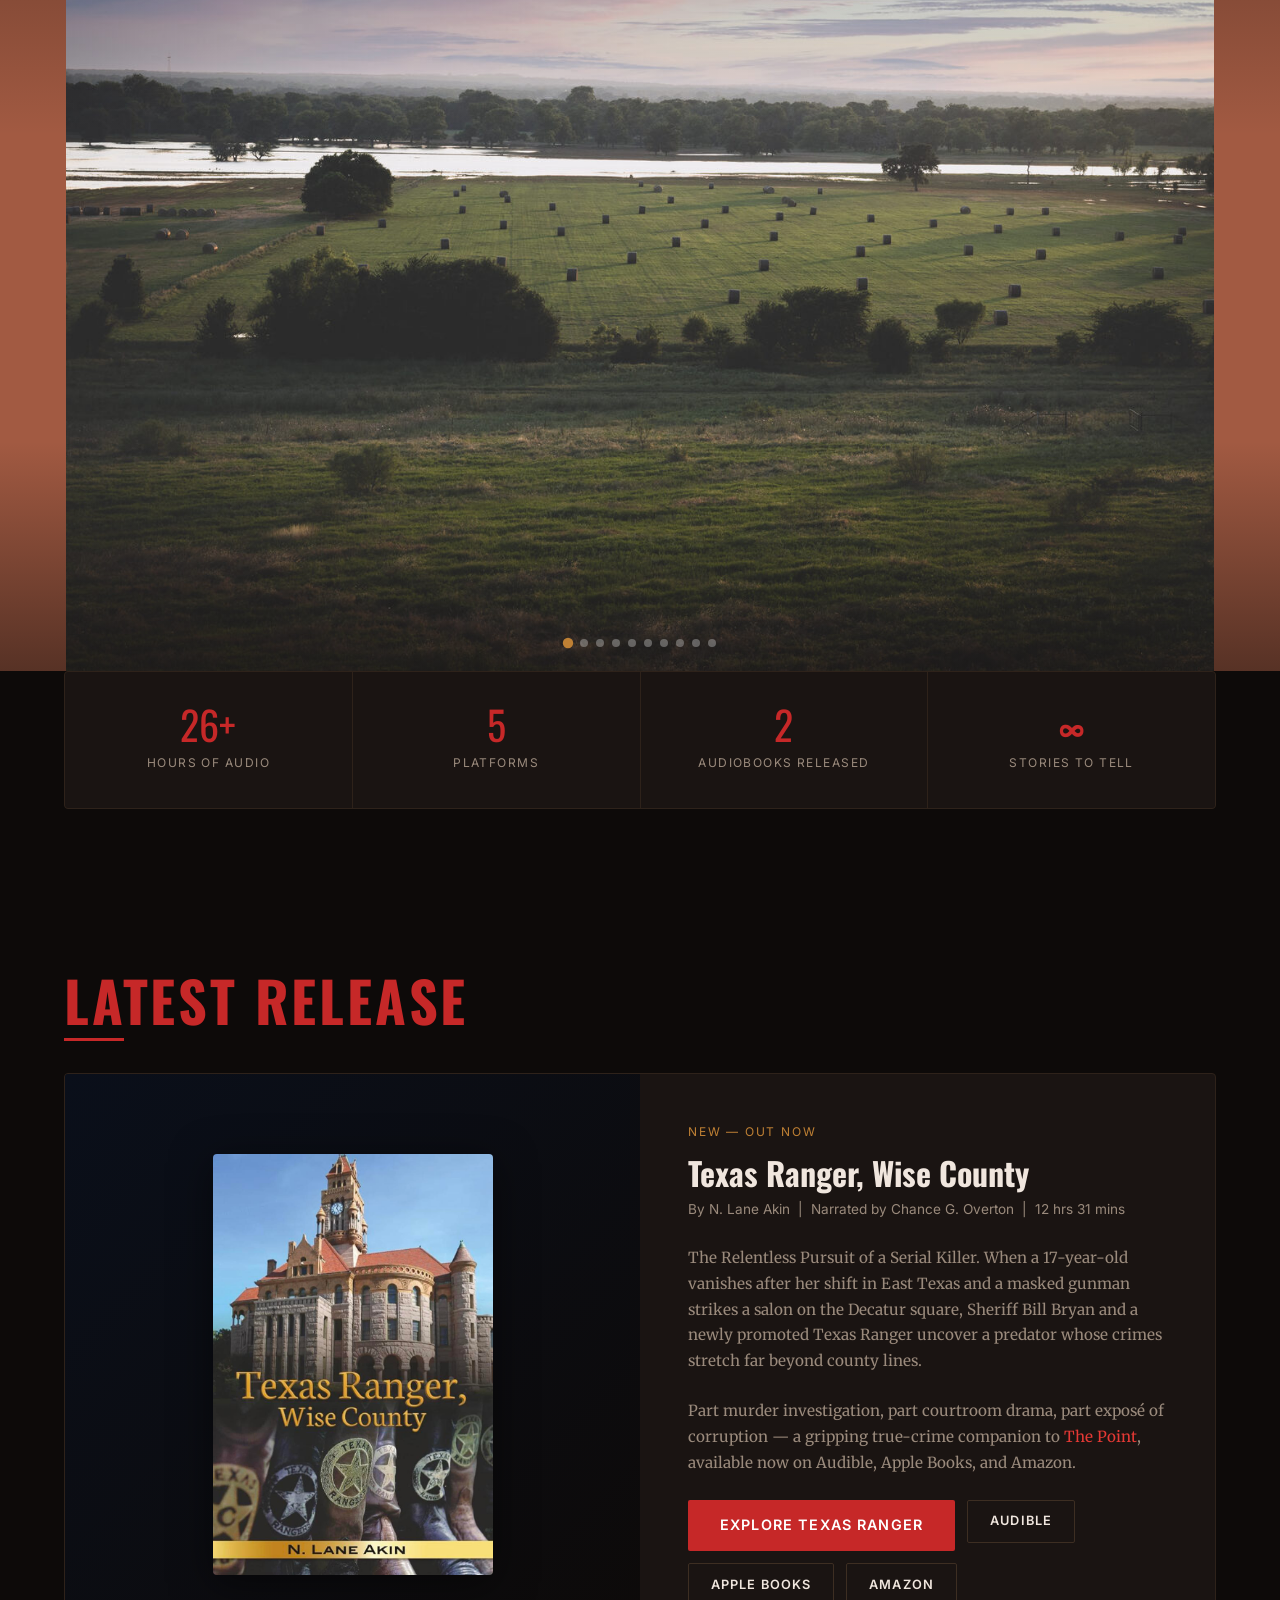
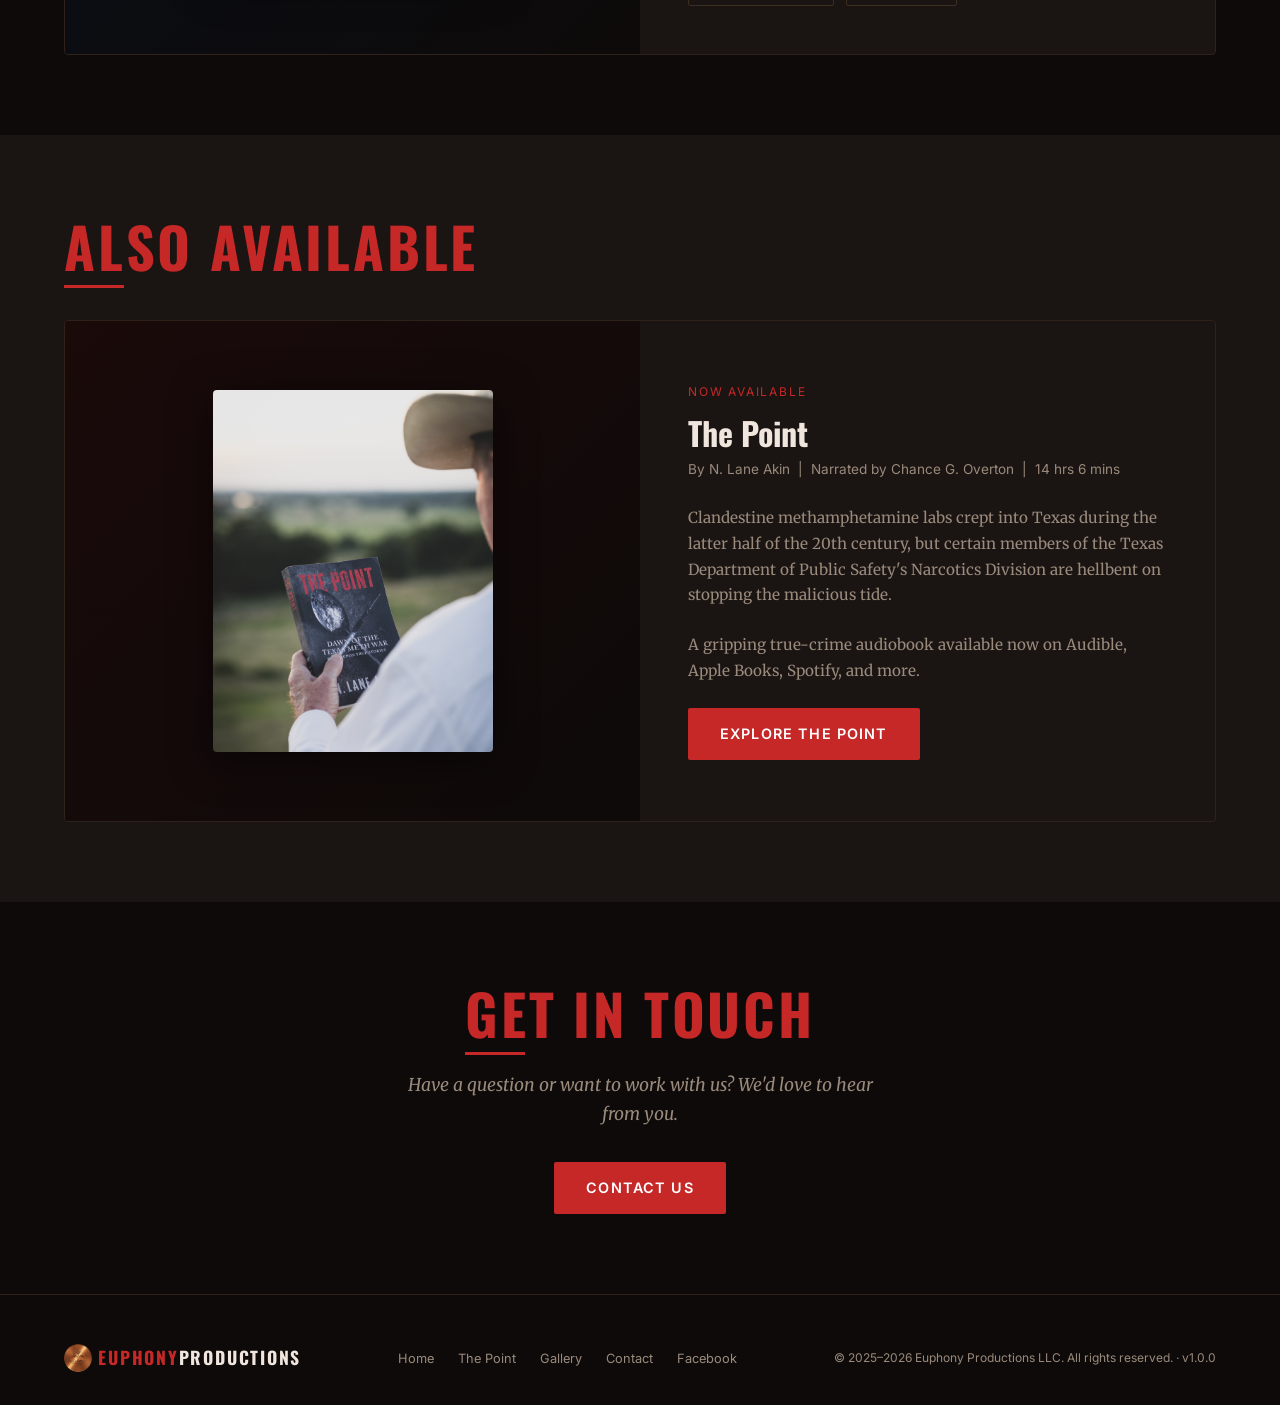
==== commit 39397b7b: "Add Texas Ranger, Wise County audiobook release - New dedicated page texasranger/ (hero, synopsis, d" ====
--- a/index.html
+++ b/index.html
@@ -4,9 +4,9 @@
   <meta charset="UTF-8">
   <meta name="viewport" content="width=device-width, initial-scale=1.0">
   <title>Euphony Productions LLC — Audio Storytelling</title>
-  <meta name="description" content="Euphony Productions LLC — Crafting immersive audiobook experiences. Home of 'The Point: Dawn of the Texas Meth War' by N. Lane Akin.">
+  <meta name="description" content="Euphony Productions LLC — Crafting immersive audiobook experiences. Home of 'The Point: Dawn of the Texas Meth War' and 'Texas Ranger, Wise County' by N. Lane Akin.">
   <meta property="og:title" content="Euphony Productions LLC">
-  <meta property="og:description" content="Crafting immersive audiobook experiences. Home of 'The Point' by N. Lane Akin.">
+  <meta property="og:description" content="Crafting immersive audiobook experiences. Home of 'The Point' and 'Texas Ranger, Wise County' by N. Lane Akin.">
   <meta property="og:type" content="website">
   <link rel="preconnect" href="https://fonts.googleapis.com">
   <link rel="preconnect" href="https://fonts.gstatic.com" crossorigin>
@@ -110,6 +110,7 @@
         <li><a href="#about">About</a></li>
         <li><a href="#projects">Projects</a></li>
         <li><a href="thepoint/">The Point</a></li>
+        <li><a href="texasranger/">Texas Ranger</a></li>
         <li><a href="gallery/">Gallery</a></li>
         <li><a href="contact/">Contact</a></li>
         <li><a href="https://www.facebook.com/profile.php?id=61580489192746" target="_blank" rel="noopener" class="social-link">
@@ -129,8 +130,8 @@
       <h1><span>Euphony</span> Productions</h1>
       <p class="hero-tagline">Crafting immersive audio experiences that bring stories to life</p>
       <div style="display:flex; gap:1rem; justify-content:center; flex-wrap:wrap;">
-        <a href="thepoint/" class="btn btn-primary">Our Latest Project</a>
-        <a href="#about" class="btn btn-outline">Learn More</a>
+        <a href="texasranger/" class="btn btn-primary">Our Latest Release</a>
+        <a href="#projects" class="btn btn-outline">Our Audiobooks</a>
       </div>
     </div>
   </section>
@@ -174,7 +175,7 @@
     <div class="container">
       <div class="stats-bar">
         <div class="stat-item">
-          <span class="stat-number">14+</span>
+          <span class="stat-number">26+</span>
           <span class="stat-label">Hours of Audio</span>
         </div>
         <div class="stat-item">
@@ -182,8 +183,8 @@
           <span class="stat-label">Platforms</span>
         </div>
         <div class="stat-item">
-          <span class="stat-number">1</span>
-          <span class="stat-label">Audiobook Released</span>
+          <span class="stat-number">2</span>
+          <span class="stat-label">Audiobooks Released</span>
         </div>
         <div class="stat-item">
           <span class="stat-number">&infin;</span>
@@ -193,10 +194,39 @@
     </div>
   </section>
 
-  <!-- Featured Project -->
+  <!-- Latest Release -->
   <section class="section" id="projects">
     <div class="container">
-      <h2 class="section-title" style="margin-bottom:2rem;">Featured Project</h2>
+      <h2 class="section-title" style="margin-bottom:2rem;">Latest Release</h2>
+      <div class="featured-project">
+        <div class="featured-inner">
+          <div class="featured-image" style="background:linear-gradient(135deg, #0a0f1a, #0d0a09);">
+            <div class="book-cover">
+              <img src="assets/Texas Ranger, Wise County.jpg" alt="Texas Ranger, Wise County book cover" style="max-width:280px; width:100%; border-radius:4px; box-shadow:0 8px 40px rgba(0,0,0,0.5);">
+            </div>
+          </div>
+          <div class="featured-details">
+            <span class="label" style="color:var(--accent-warm);">New &mdash; Out Now</span>
+            <h3 style="text-transform:none; letter-spacing:0;">Texas Ranger, Wise County</h3>
+            <p class="meta">By N. Lane Akin &nbsp;|&nbsp; Narrated by Chance G. Overton &nbsp;|&nbsp; 12 hrs 31 mins</p>
+            <p>The Relentless Pursuit of a Serial Killer. When a 17-year-old vanishes after her shift in East Texas and a masked gunman strikes a salon on the Decatur square, Sheriff Bill Bryan and a newly promoted Texas Ranger uncover a predator whose crimes stretch far beyond county lines.</p>
+            <p>Part murder investigation, part courtroom drama, part exposé of corruption &mdash; a gripping true-crime companion to <a href="thepoint/">The Point</a>, available now on Audible, Apple Books, and Amazon.</p>
+            <div style="display:flex; gap:0.75rem; flex-wrap:wrap; align-items:center;">
+              <a href="texasranger/" class="btn btn-primary">Explore Texas Ranger</a>
+              <a href="https://www.audible.com/pd/Texas-Ranger-Wise-County-Audiobook/B0H3CRGWFT" target="_blank" rel="noopener" class="btn btn-outline btn-sm">Audible</a>
+              <a href="https://books.apple.com/us/audiobook/texas-ranger-wise-county-the-relentless-pursuit/id6775537355" target="_blank" rel="noopener" class="btn btn-outline btn-sm">Apple Books</a>
+              <a href="https://www.amazon.com/Texas-Ranger-Wise-County-Relentless/dp/B0H3CM552D" target="_blank" rel="noopener" class="btn btn-outline btn-sm">Amazon</a>
+            </div>
+          </div>
+        </div>
+      </div>
+    </div>
+  </section>
+
+  <!-- Also Available -->
+  <section class="section" id="also-available" style="background:var(--bg-card);">
+    <div class="container">
+      <h2 class="section-title" style="margin-bottom:2rem;">Also Available</h2>
       <div class="featured-project">
         <div class="featured-inner">
           <div class="featured-image" style="background:linear-gradient(135deg, #1a0a0a, #0d0a09);">
@@ -205,36 +235,12 @@
             </div>
           </div>
           <div class="featured-details">
-            <span class="label">Latest Audiobook</span>
+            <span class="label">Now Available</span>
             <h3 style="text-transform:none; letter-spacing:0;">The Point</h3>
             <p class="meta">By N. Lane Akin &nbsp;|&nbsp; Narrated by Chance G. Overton &nbsp;|&nbsp; 14 hrs 6 mins</p>
             <p>Clandestine methamphetamine labs crept into Texas during the latter half of the 20th century, but certain members of the Texas Department of Public Safety's Narcotics Division are hellbent on stopping the malicious tide.</p>
             <p>A gripping true-crime audiobook available now on Audible, Apple Books, Spotify, and more.</p>
             <a href="thepoint/" class="btn btn-primary">Explore The Point</a>
-          </div>
-        </div>
-      </div>
-    </div>
-  </section>
-
-  <!-- Coming Soon -->
-  <section class="section" id="coming-soon" style="background:var(--bg-card);">
-    <div class="container">
-      <h2 class="section-title" style="margin-bottom:2rem;">In the Works</h2>
-      <div class="featured-project">
-        <div class="featured-inner">
-          <div class="featured-image" style="background:linear-gradient(135deg, #0d1a0d, #0d0a09); position:relative;">
-            <div class="book-cover">
-              <img src="assets/Texas Ranger, Wise County.jpg" alt="Texas Ranger, Wise County book cover" style="max-width:280px; width:100%; border-radius:4px; box-shadow:0 8px 40px rgba(0,0,0,0.5);">
-            </div>
-          </div>
-          <div class="featured-details">
-            <span class="label" style="color:var(--accent-warm);">Coming Soon</span>
-            <h3 style="text-transform:none; letter-spacing:0;">Texas Ranger, Wise County</h3>
-            <p class="meta">By N. Lane Akin</p>
-            <p>February 1994, East Texas. Lilli Anne, a responsible 17-year-old junior at Lindale High, departed her shift as a Sonic carhop shortly after 10:00 p.m. The following morning her mother discovered her precious daughter did not come home. Nearby law enforcement and Texas Rangers launched a search, but their quest was to no avail.</p>
-            <p>Months later, the same wickedness migrated through rural Wise County. A handgun-wielding masked man committed an aggravated robbery near the courthouse square. The community, Sheriff Bill Bryan, and a newly promoted Texas Ranger relentlessly sought the criminal's identity — uncovering other young victims and numerous missing females across the southeastern states.</p>
-            <p style="margin-bottom:0;">Dedicated Wise County residents, law enforcement officers, and prosecutors presented the Texas Criminal Justice System at its best. But immediately after the jury's sentencing, unsuspected internal corruption rose to the surface — and an attempted assassination targeted Texas Ranger Dan Allen.</p>
           </div>
         </div>
       </div>
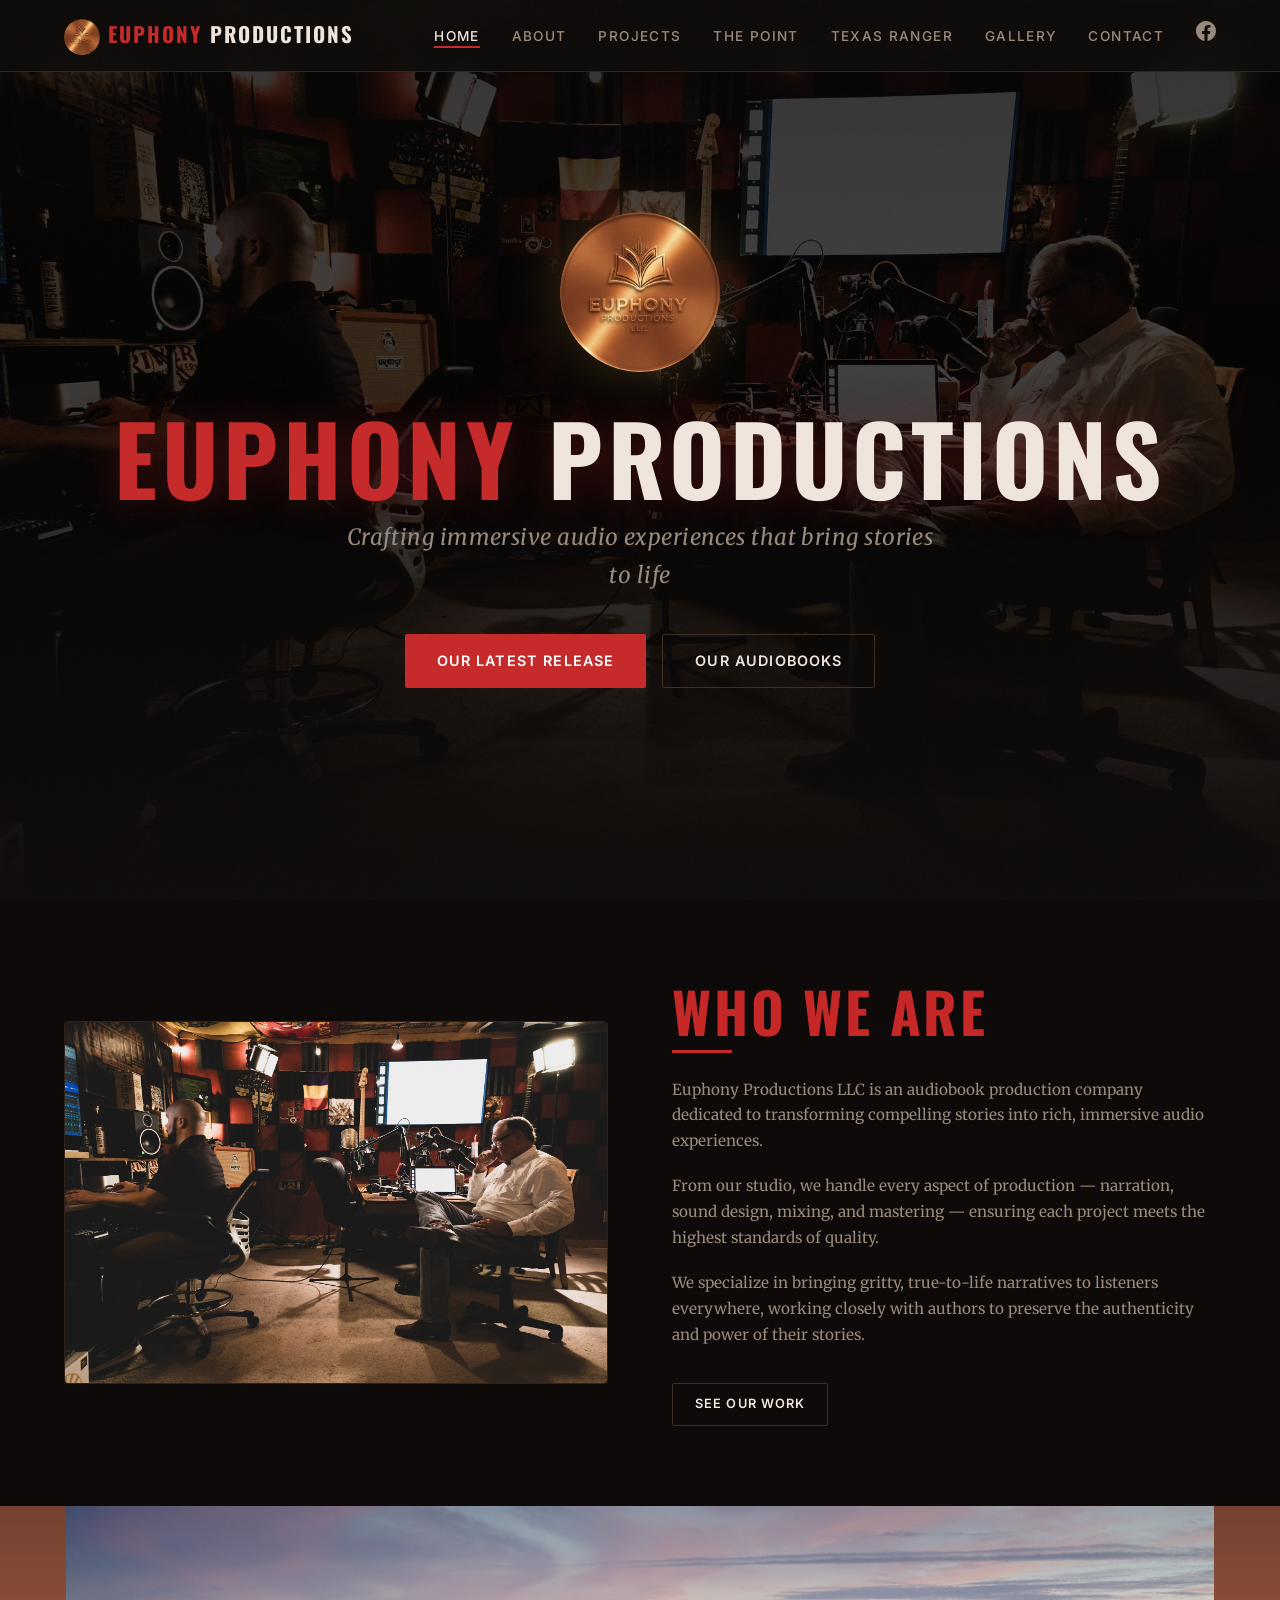
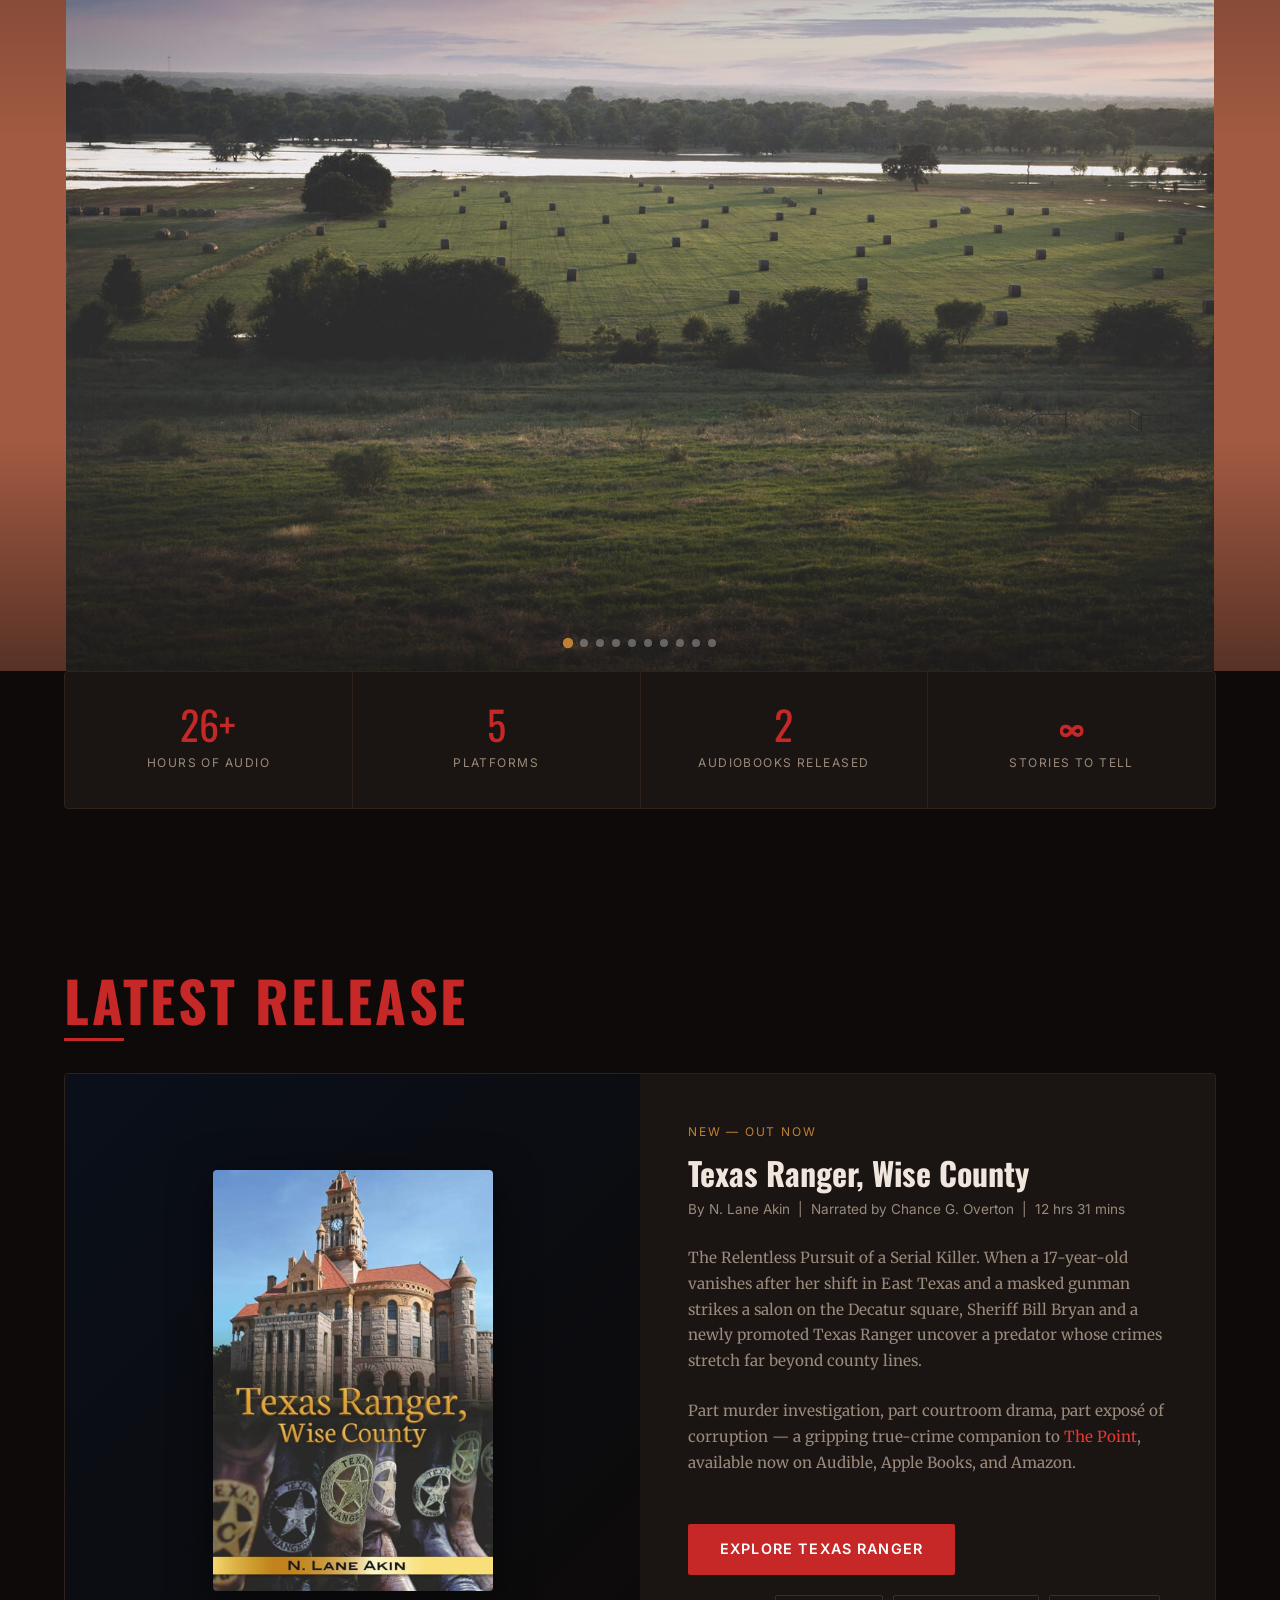
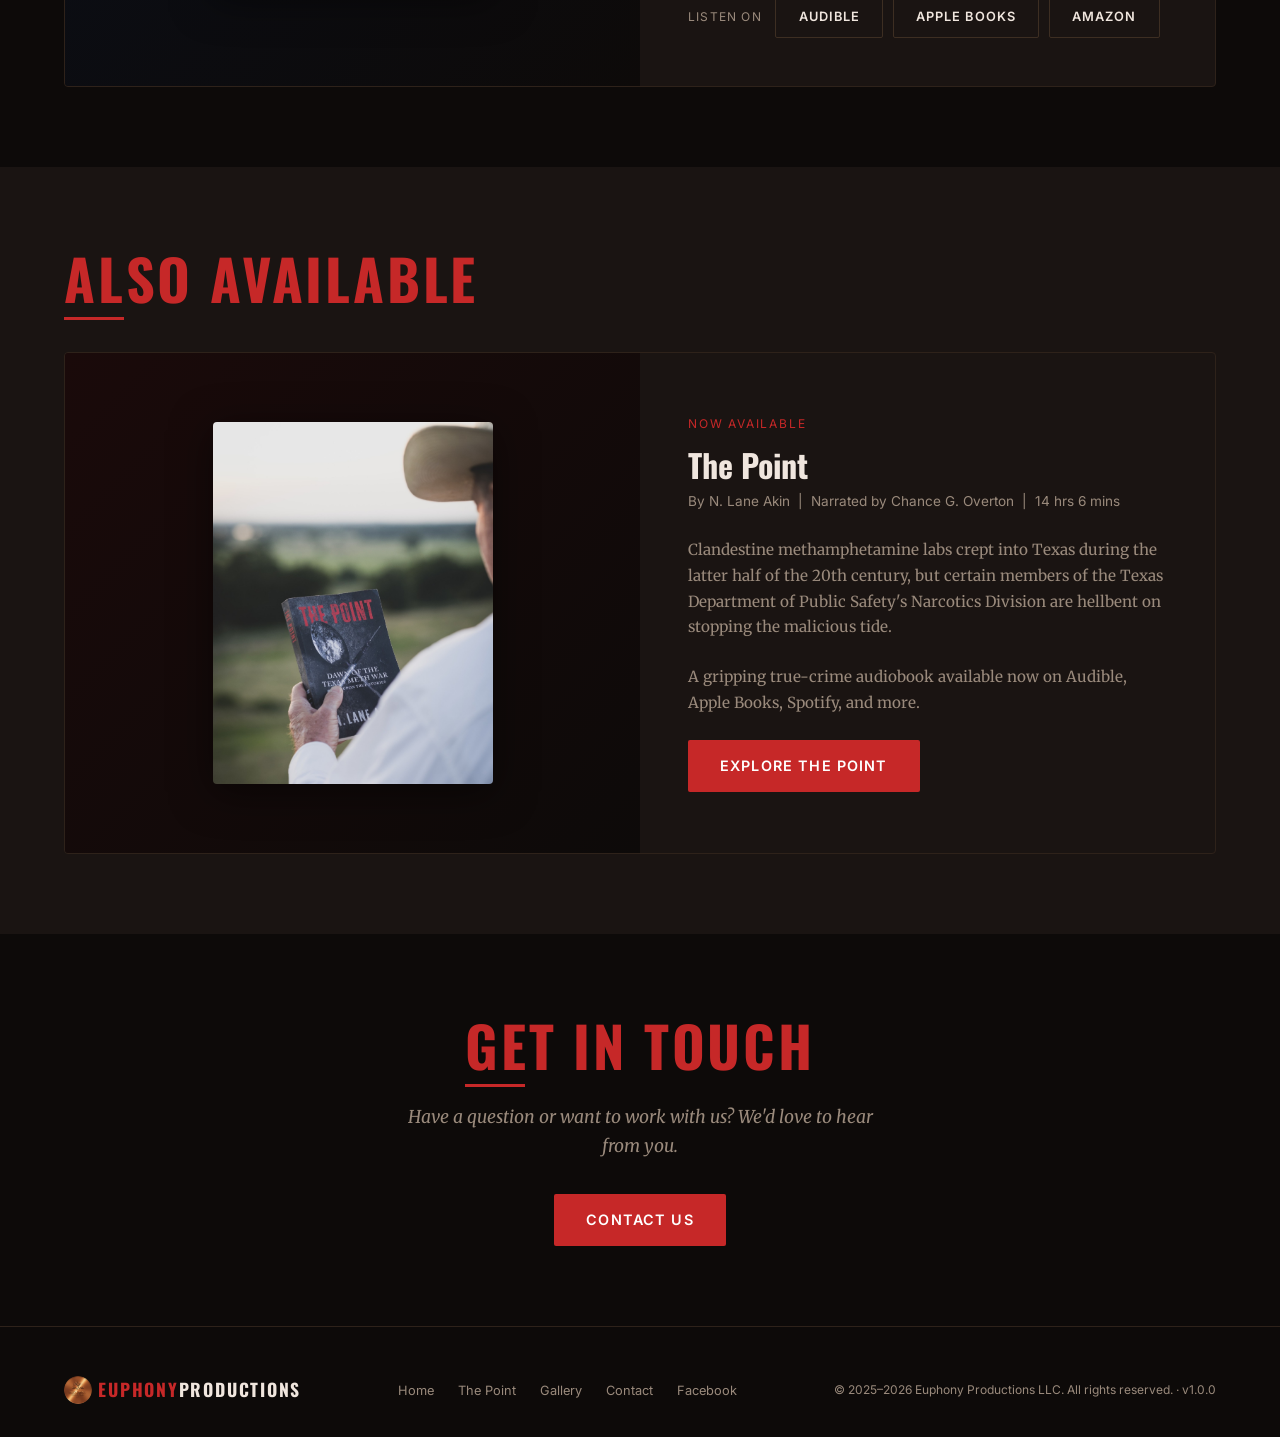
==== commit 164fd932: "Reorganize Latest Release buttons on homepage Split the primary CTA onto its own row and group the t" ====
--- a/index.html
+++ b/index.html
@@ -3,11 +3,35 @@
 <head>
   <meta charset="UTF-8">
   <meta name="viewport" content="width=device-width, initial-scale=1.0">
-  <title>Euphony Productions LLC — Audio Storytelling</title>
-  <meta name="description" content="Euphony Productions LLC — Crafting immersive audiobook experiences. Home of 'The Point: Dawn of the Texas Meth War' and 'Texas Ranger, Wise County' by N. Lane Akin.">
-  <meta property="og:title" content="Euphony Productions LLC">
-  <meta property="og:description" content="Crafting immersive audiobook experiences. Home of 'The Point' and 'Texas Ranger, Wise County' by N. Lane Akin.">
+  <title>Euphony Productions LLC — True-Crime Audiobooks by N. Lane Akin</title>
+  <meta name="description" content="Euphony Productions LLC crafts immersive true-crime audiobooks — home of 'The Point: Dawn of the Texas Meth War' and 'Texas Ranger, Wise County' by N. Lane Akin, narrated by Chance G. Overton.">
+  <meta name="keywords" content="Euphony Productions, N. Lane Akin, true crime audiobook, Texas Ranger Wise County, The Point Texas Meth War, Chance G. Overton, audiobook">
+  <meta name="robots" content="index, follow">
+  <meta name="author" content="N. Lane Akin">
+  <meta name="theme-color" content="#0d0a09">
+  <link rel="canonical" href="https://euphonyproductions.net/">
+  <link rel="icon" type="image/png" href="/assets/euphony_logo_circle.png">
+  <meta property="og:title" content="Euphony Productions LLC — True-Crime Audiobooks">
+  <meta property="og:description" content="Crafting immersive true-crime audiobooks. Home of 'The Point' and 'Texas Ranger, Wise County' by N. Lane Akin.">
   <meta property="og:type" content="website">
+  <meta property="og:url" content="https://euphonyproductions.net/">
+  <meta property="og:site_name" content="Euphony Productions LLC">
+  <meta property="og:image" content="https://euphonyproductions.net/assets/studio.jpg">
+  <meta name="twitter:card" content="summary_large_image">
+  <meta name="twitter:title" content="Euphony Productions LLC — True-Crime Audiobooks">
+  <meta name="twitter:description" content="Immersive true-crime audiobooks by N. Lane Akin, narrated by Chance G. Overton.">
+  <meta name="twitter:image" content="https://euphonyproductions.net/assets/studio.jpg">
+  <script type="application/ld+json">
+  {
+    "@context": "https://schema.org",
+    "@type": "Organization",
+    "name": "Euphony Productions LLC",
+    "url": "https://euphonyproductions.net/",
+    "logo": "https://euphonyproductions.net/assets/euphony_logo_circle.png",
+    "description": "Audiobook production company crafting immersive true-crime audio experiences.",
+    "sameAs": ["https://www.facebook.com/profile.php?id=61580489192746"]
+  }
+  </script>
   <link rel="preconnect" href="https://fonts.googleapis.com">
   <link rel="preconnect" href="https://fonts.gstatic.com" crossorigin>
   <link href="https://fonts.googleapis.com/css2?family=Inter:wght@300;400;500;600;700&family=Merriweather:ital,wght@0,300;0,400;0,700;1,400&family=Oswald:wght@400;500;600;700&display=swap" rel="stylesheet">
@@ -211,8 +235,11 @@
             <p class="meta">By N. Lane Akin &nbsp;|&nbsp; Narrated by Chance G. Overton &nbsp;|&nbsp; 12 hrs 31 mins</p>
             <p>The Relentless Pursuit of a Serial Killer. When a 17-year-old vanishes after her shift in East Texas and a masked gunman strikes a salon on the Decatur square, Sheriff Bill Bryan and a newly promoted Texas Ranger uncover a predator whose crimes stretch far beyond county lines.</p>
             <p>Part murder investigation, part courtroom drama, part exposé of corruption &mdash; a gripping true-crime companion to <a href="thepoint/">The Point</a>, available now on Audible, Apple Books, and Amazon.</p>
-            <div style="display:flex; gap:0.75rem; flex-wrap:wrap; align-items:center;">
+            <div style="margin-top:1.5rem;">
               <a href="texasranger/" class="btn btn-primary">Explore Texas Ranger</a>
+            </div>
+            <div style="display:flex; gap:0.6rem; flex-wrap:wrap; align-items:center; margin-top:1.25rem;">
+              <span style="font-family:var(--font-sans); font-size:0.75rem; letter-spacing:0.1em; text-transform:uppercase; color:var(--text-muted); margin-right:0.25rem;">Listen on</span>
               <a href="https://www.audible.com/pd/Texas-Ranger-Wise-County-Audiobook/B0H3CRGWFT" target="_blank" rel="noopener" class="btn btn-outline btn-sm">Audible</a>
               <a href="https://books.apple.com/us/audiobook/texas-ranger-wise-county-the-relentless-pursuit/id6775537355" target="_blank" rel="noopener" class="btn btn-outline btn-sm">Apple Books</a>
               <a href="https://www.amazon.com/Texas-Ranger-Wise-County-Relentless/dp/B0H3CM552D" target="_blank" rel="noopener" class="btn btn-outline btn-sm">Amazon</a>
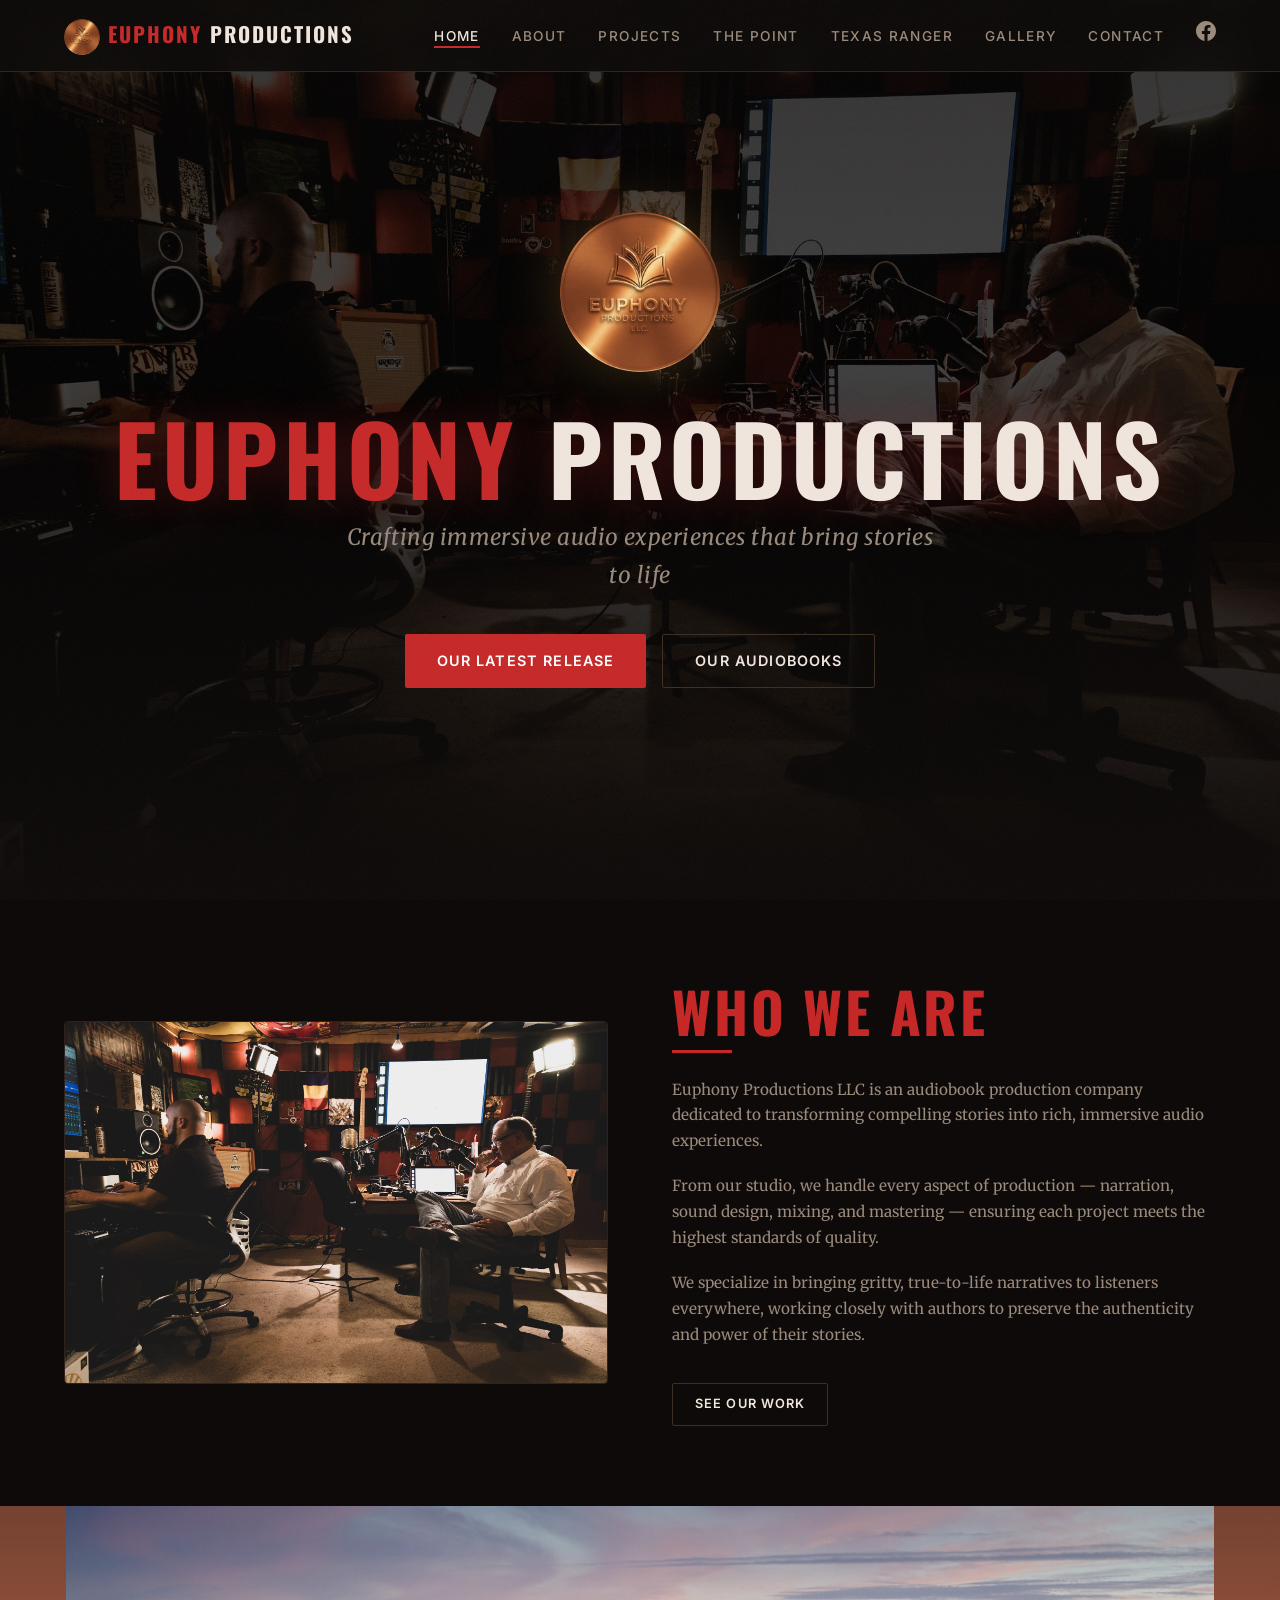
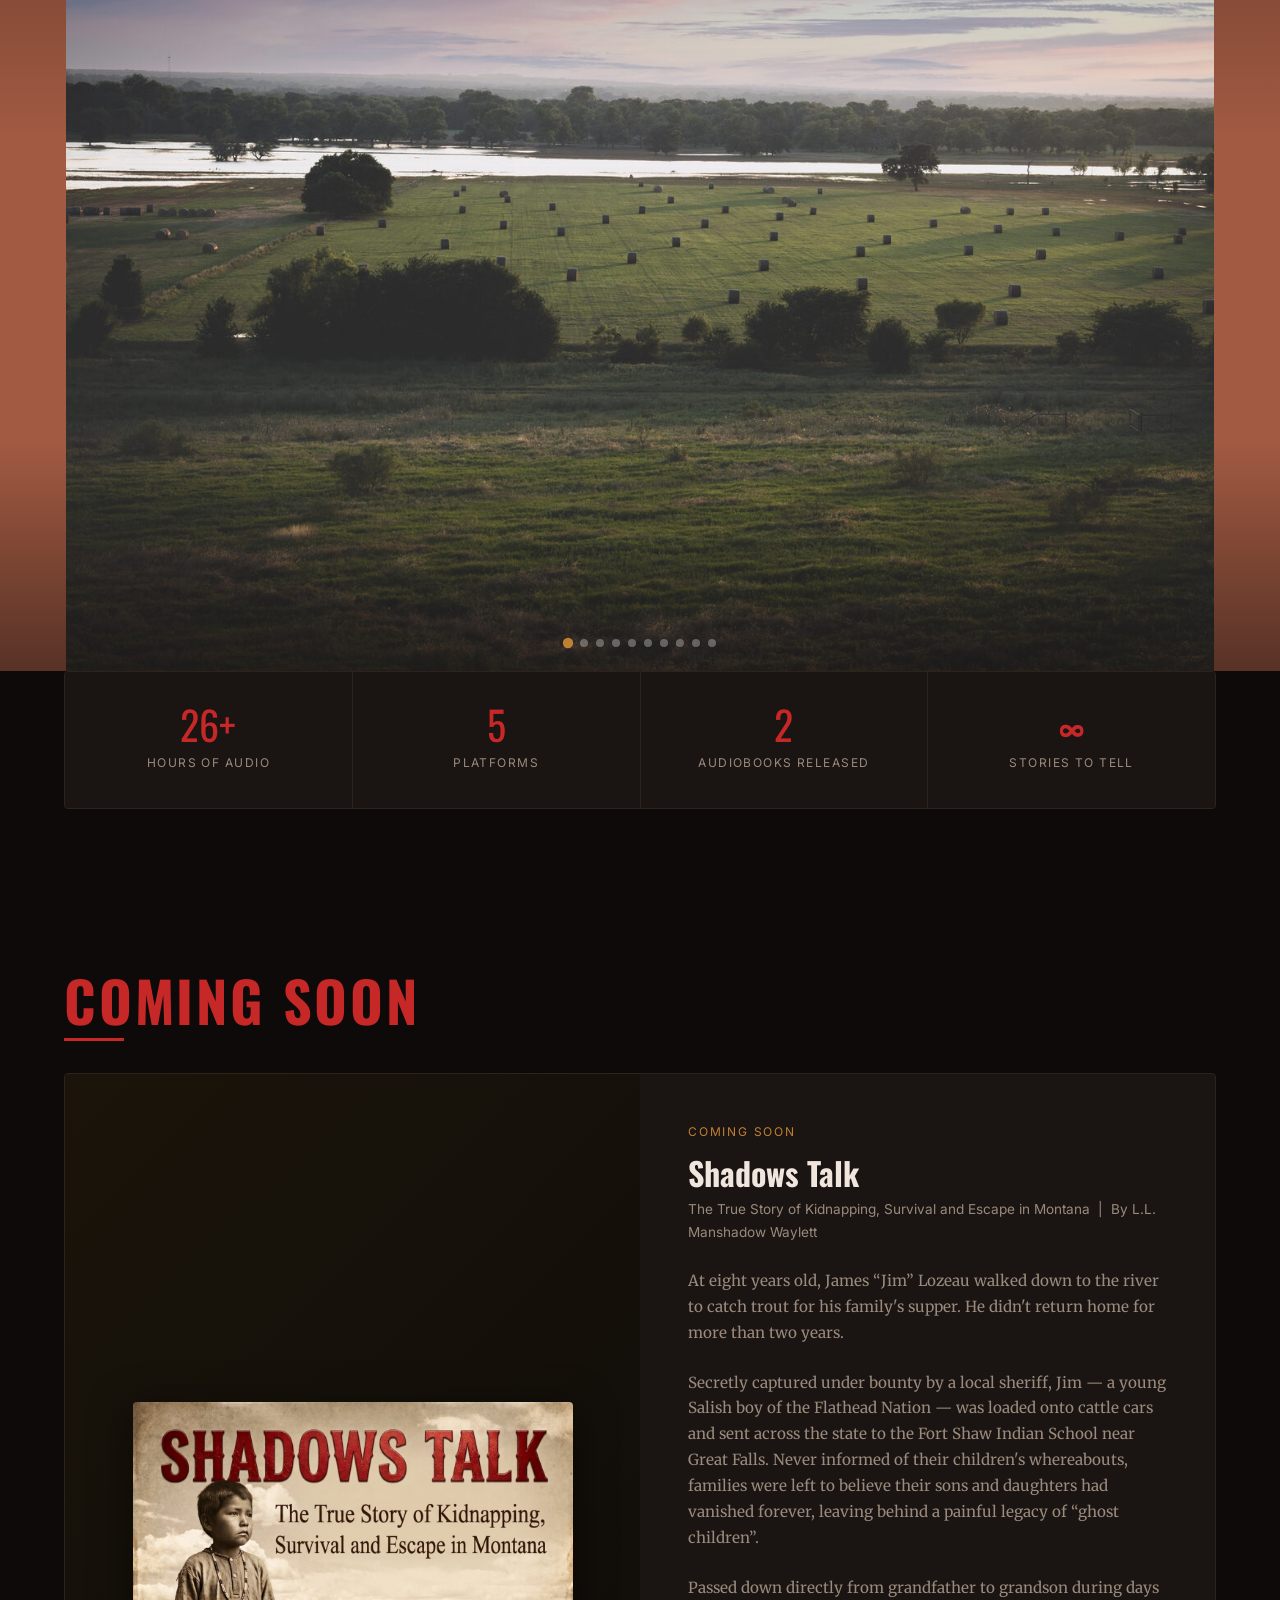
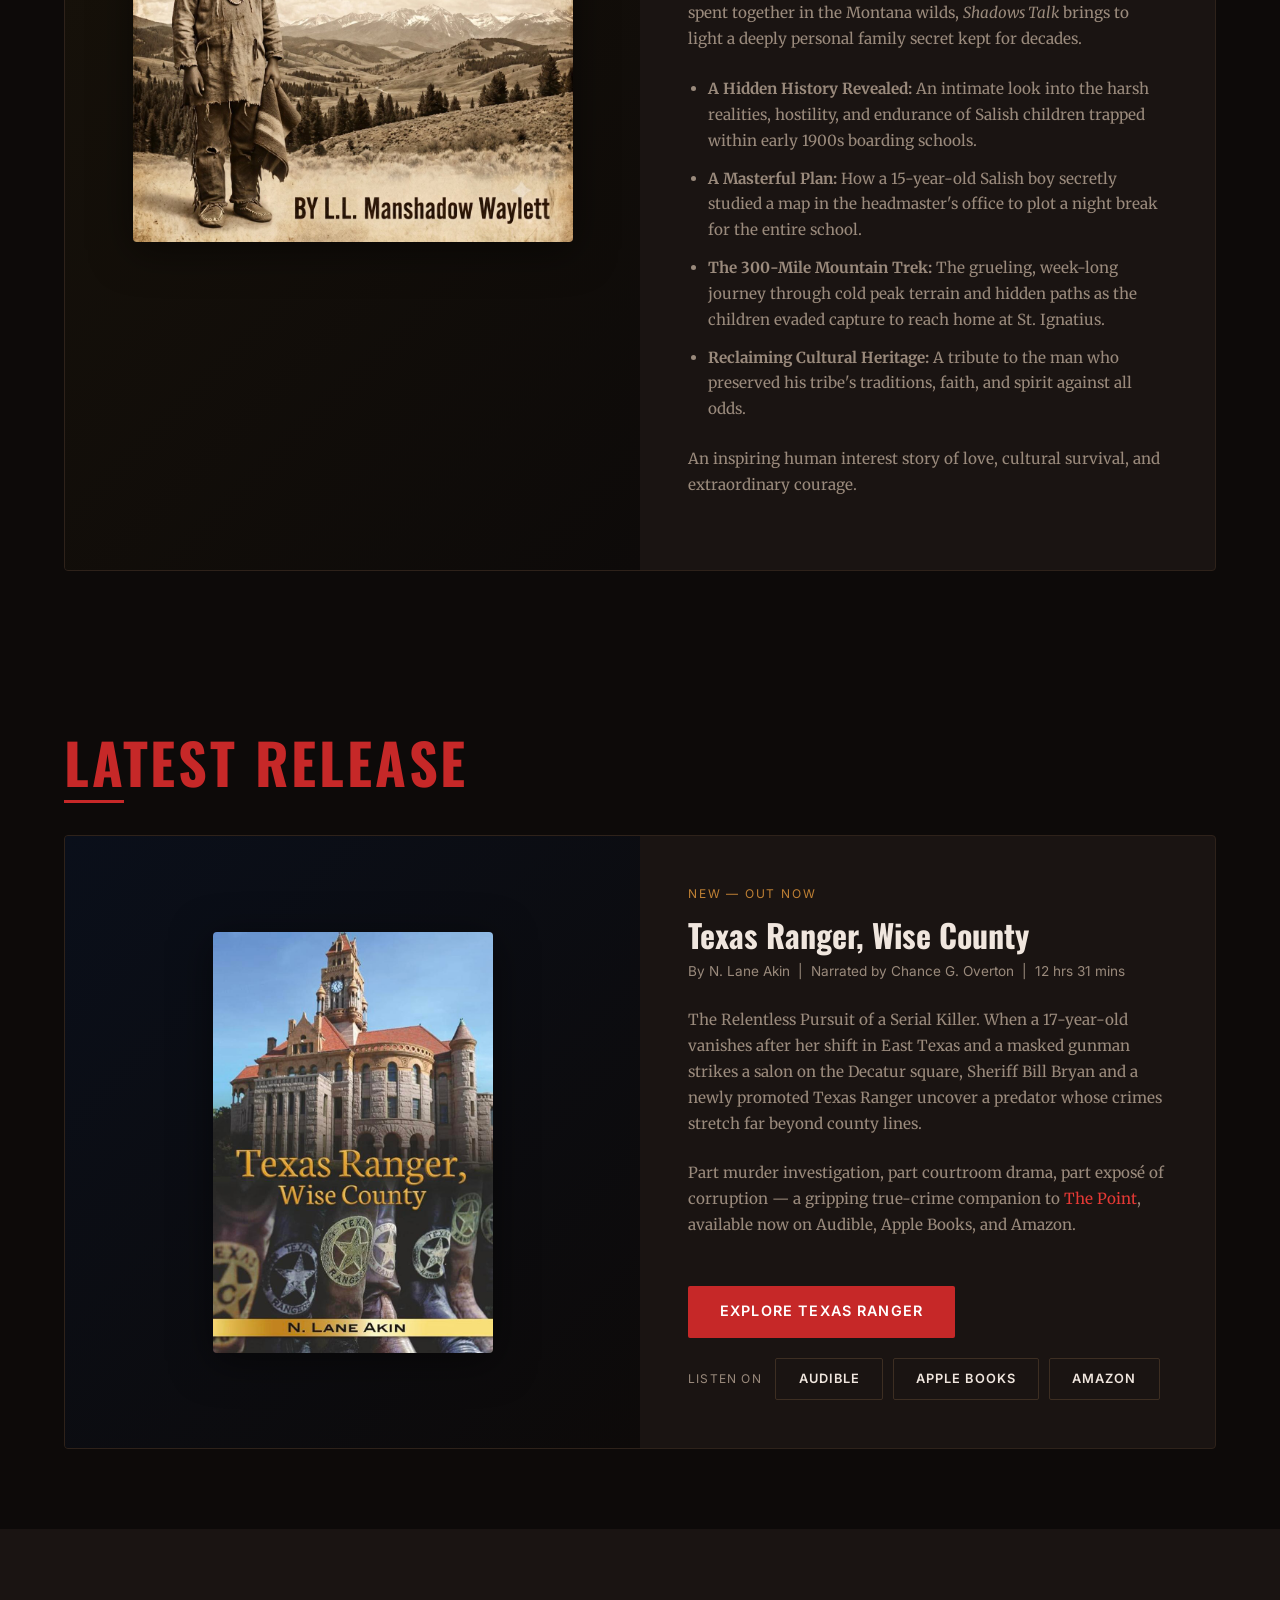
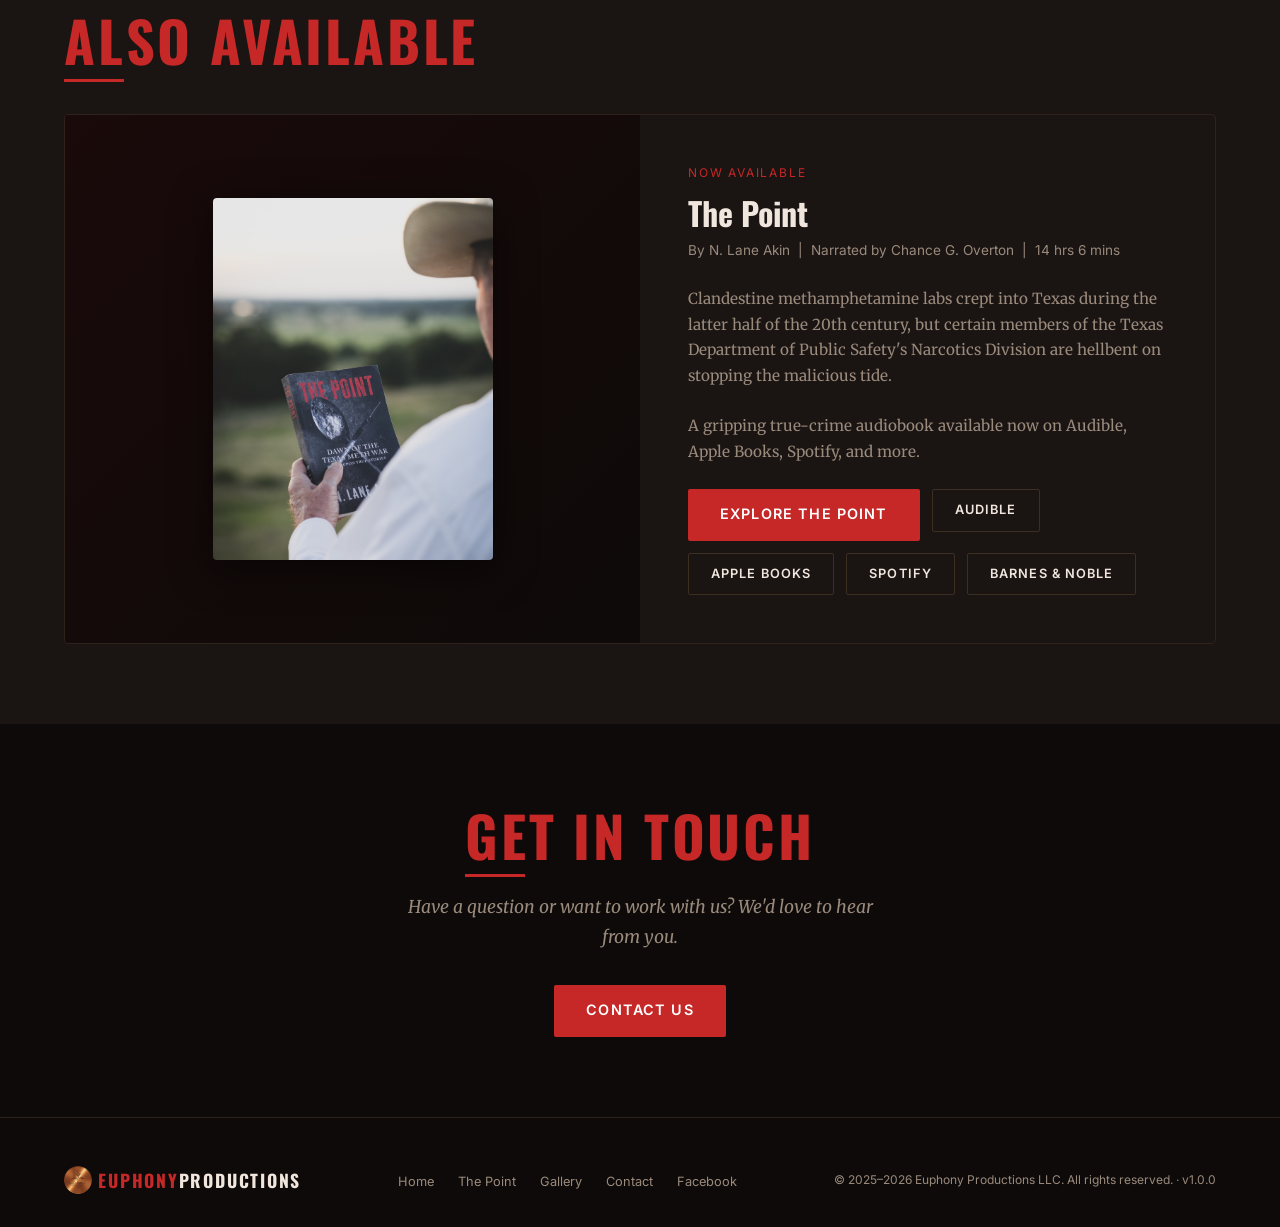
==== commit 734bc731: "Add Shadows Talk coming-soon section and store links for The Point Co-Authored-By: Claude Fable 5 <n" ====
--- a/index.html
+++ b/index.html
@@ -218,6 +218,37 @@
     </div>
   </section>
 
+  <!-- Coming Soon -->
+  <section class="section" id="coming-soon">
+    <div class="container">
+      <h2 class="section-title" style="margin-bottom:2rem;">Coming Soon</h2>
+      <div class="featured-project">
+        <div class="featured-inner">
+          <div class="featured-image" style="background:linear-gradient(135deg, #1a140a, #0d0a09);">
+            <div class="book-cover">
+              <img src="assets/shadows-talk.jpg" alt="Shadows Talk book cover" style="max-width:440px; width:100%; border-radius:4px; box-shadow:0 8px 40px rgba(0,0,0,0.5);">
+            </div>
+          </div>
+          <div class="featured-details">
+            <span class="label" style="color:var(--accent-warm);">Coming Soon</span>
+            <h3 style="text-transform:none; letter-spacing:0;">Shadows Talk</h3>
+            <p class="meta">The True Story of Kidnapping, Survival and Escape in Montana &nbsp;|&nbsp; By L.L. Manshadow Waylett</p>
+            <p>At eight years old, James &ldquo;Jim&rdquo; Lozeau walked down to the river to catch trout for his family's supper. He didn't return home for more than two years.</p>
+            <p>Secretly captured under bounty by a local sheriff, Jim &mdash; a young Salish boy of the Flathead Nation &mdash; was loaded onto cattle cars and sent across the state to the Fort Shaw Indian School near Great Falls. Never informed of their children's whereabouts, families were left to believe their sons and daughters had vanished forever, leaving behind a painful legacy of &ldquo;ghost children&rdquo;.</p>
+            <p>Passed down directly from grandfather to grandson during days spent together in the Montana wilds, <em>Shadows Talk</em> brings to light a deeply personal family secret kept for decades.</p>
+            <ul style="color:var(--text-muted); font-size:0.95rem; margin:0 0 1.5rem; padding-left:1.25rem; display:flex; flex-direction:column; gap:0.75rem;">
+              <li><strong>A Hidden History Revealed:</strong> An intimate look into the harsh realities, hostility, and endurance of Salish children trapped within early 1900s boarding schools.</li>
+              <li><strong>A Masterful Plan:</strong> How a 15-year-old Salish boy secretly studied a map in the headmaster's office to plot a night break for the entire school.</li>
+              <li><strong>The 300-Mile Mountain Trek:</strong> The grueling, week-long journey through cold peak terrain and hidden paths as the children evaded capture to reach home at St.&nbsp;Ignatius.</li>
+              <li><strong>Reclaiming Cultural Heritage:</strong> A tribute to the man who preserved his tribe's traditions, faith, and spirit against all odds.</li>
+            </ul>
+            <p>An inspiring human interest story of love, cultural survival, and extraordinary courage.</p>
+          </div>
+        </div>
+      </div>
+    </div>
+  </section>
+
   <!-- Latest Release -->
   <section class="section" id="projects">
     <div class="container">
@@ -267,7 +298,13 @@
             <p class="meta">By N. Lane Akin &nbsp;|&nbsp; Narrated by Chance G. Overton &nbsp;|&nbsp; 14 hrs 6 mins</p>
             <p>Clandestine methamphetamine labs crept into Texas during the latter half of the 20th century, but certain members of the Texas Department of Public Safety's Narcotics Division are hellbent on stopping the malicious tide.</p>
             <p>A gripping true-crime audiobook available now on Audible, Apple Books, Spotify, and more.</p>
-            <a href="thepoint/" class="btn btn-primary">Explore The Point</a>
+            <div style="display:flex; gap:0.75rem; flex-wrap:wrap; align-items:center;">
+              <a href="thepoint/" class="btn btn-primary">Explore The Point</a>
+              <a href="https://www.audible.com/pd/The-Point-Audiobook/B0FMKQMM8N" target="_blank" rel="noopener" class="btn btn-outline btn-sm">Audible</a>
+              <a href="https://books.apple.com/us/audiobook/the-point-dawn-of-the-texas-meth-war-based-upon-true-stories/id1835253192" target="_blank" rel="noopener" class="btn btn-outline btn-sm">Apple Books</a>
+              <a href="https://open.spotify.com/show/153Or6AjRRaQOyzxxKQxpm" target="_blank" rel="noopener" class="btn btn-outline btn-sm">Spotify</a>
+              <a href="https://www.barnesandnoble.com/w/the-point-n-lane-akin/1144982049?ean=2940195292713" target="_blank" rel="noopener" class="btn btn-outline btn-sm">Barnes &amp; Noble</a>
+            </div>
           </div>
         </div>
       </div>
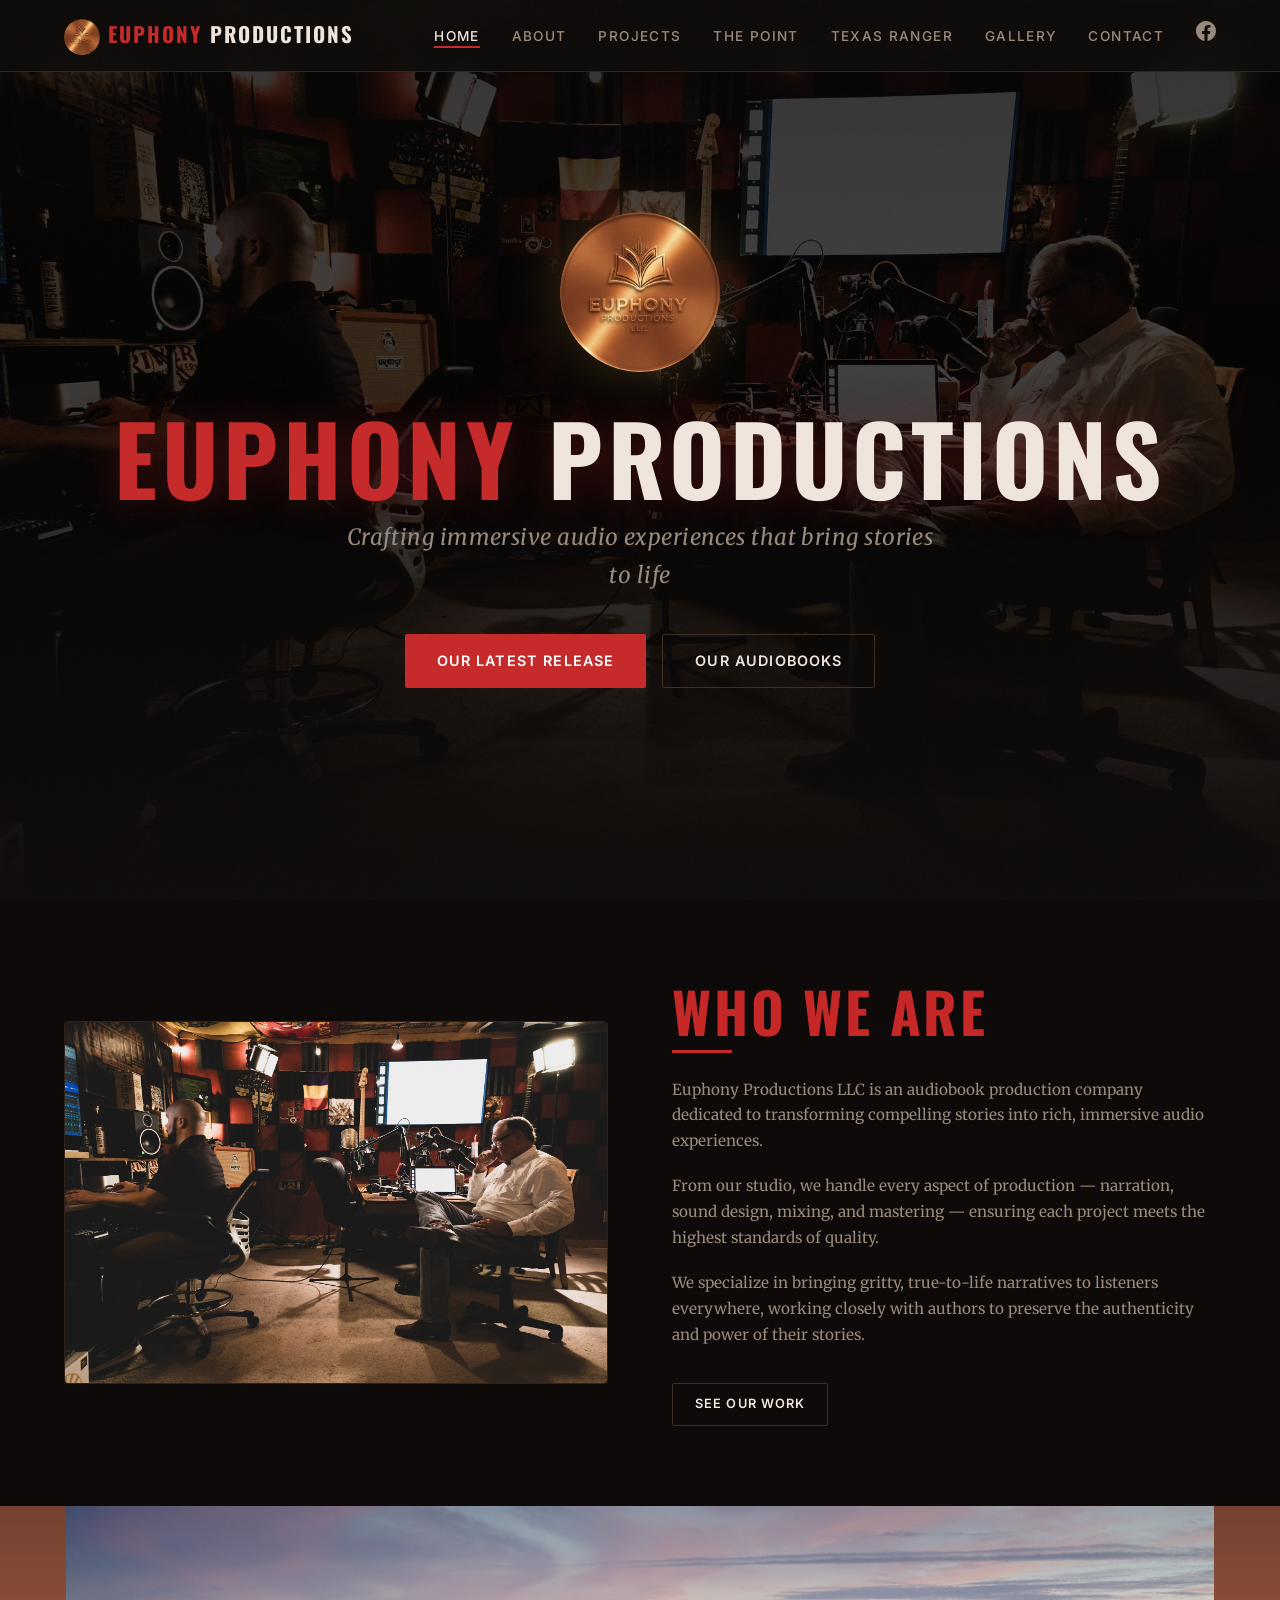
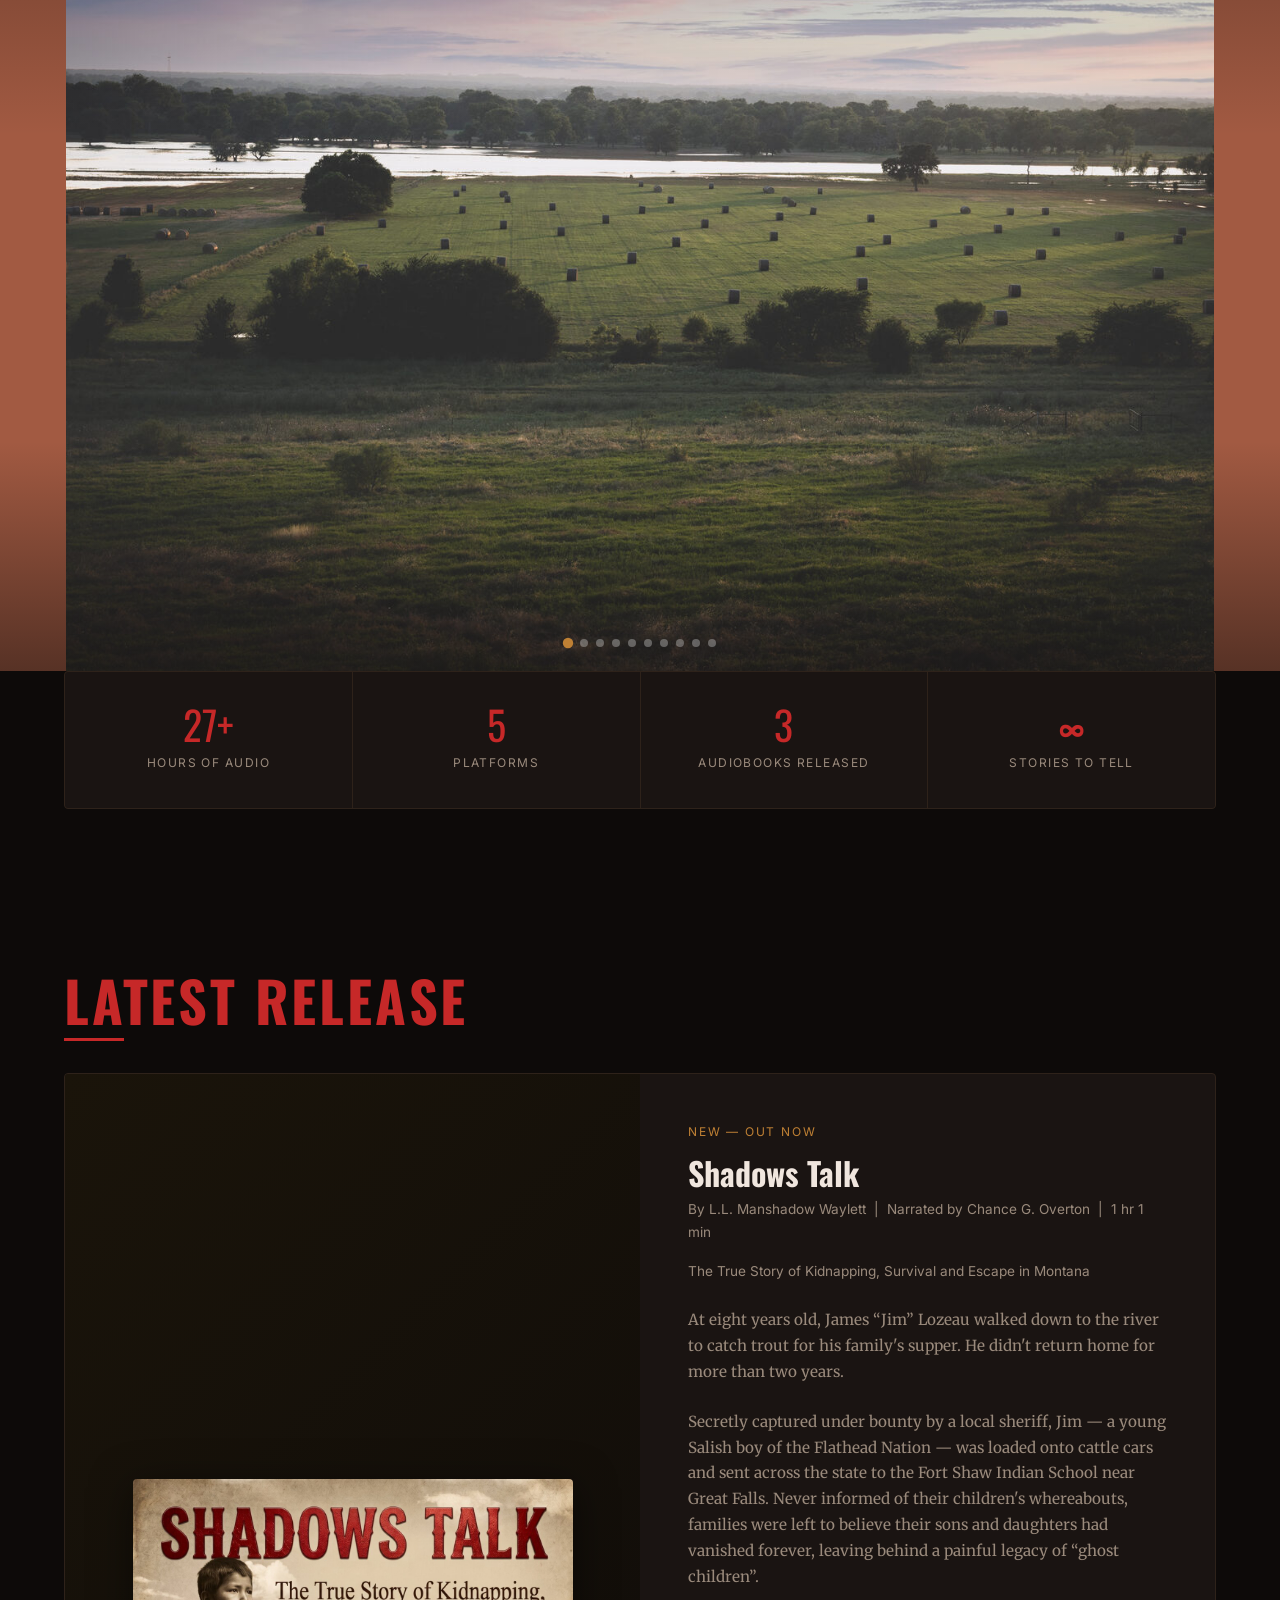
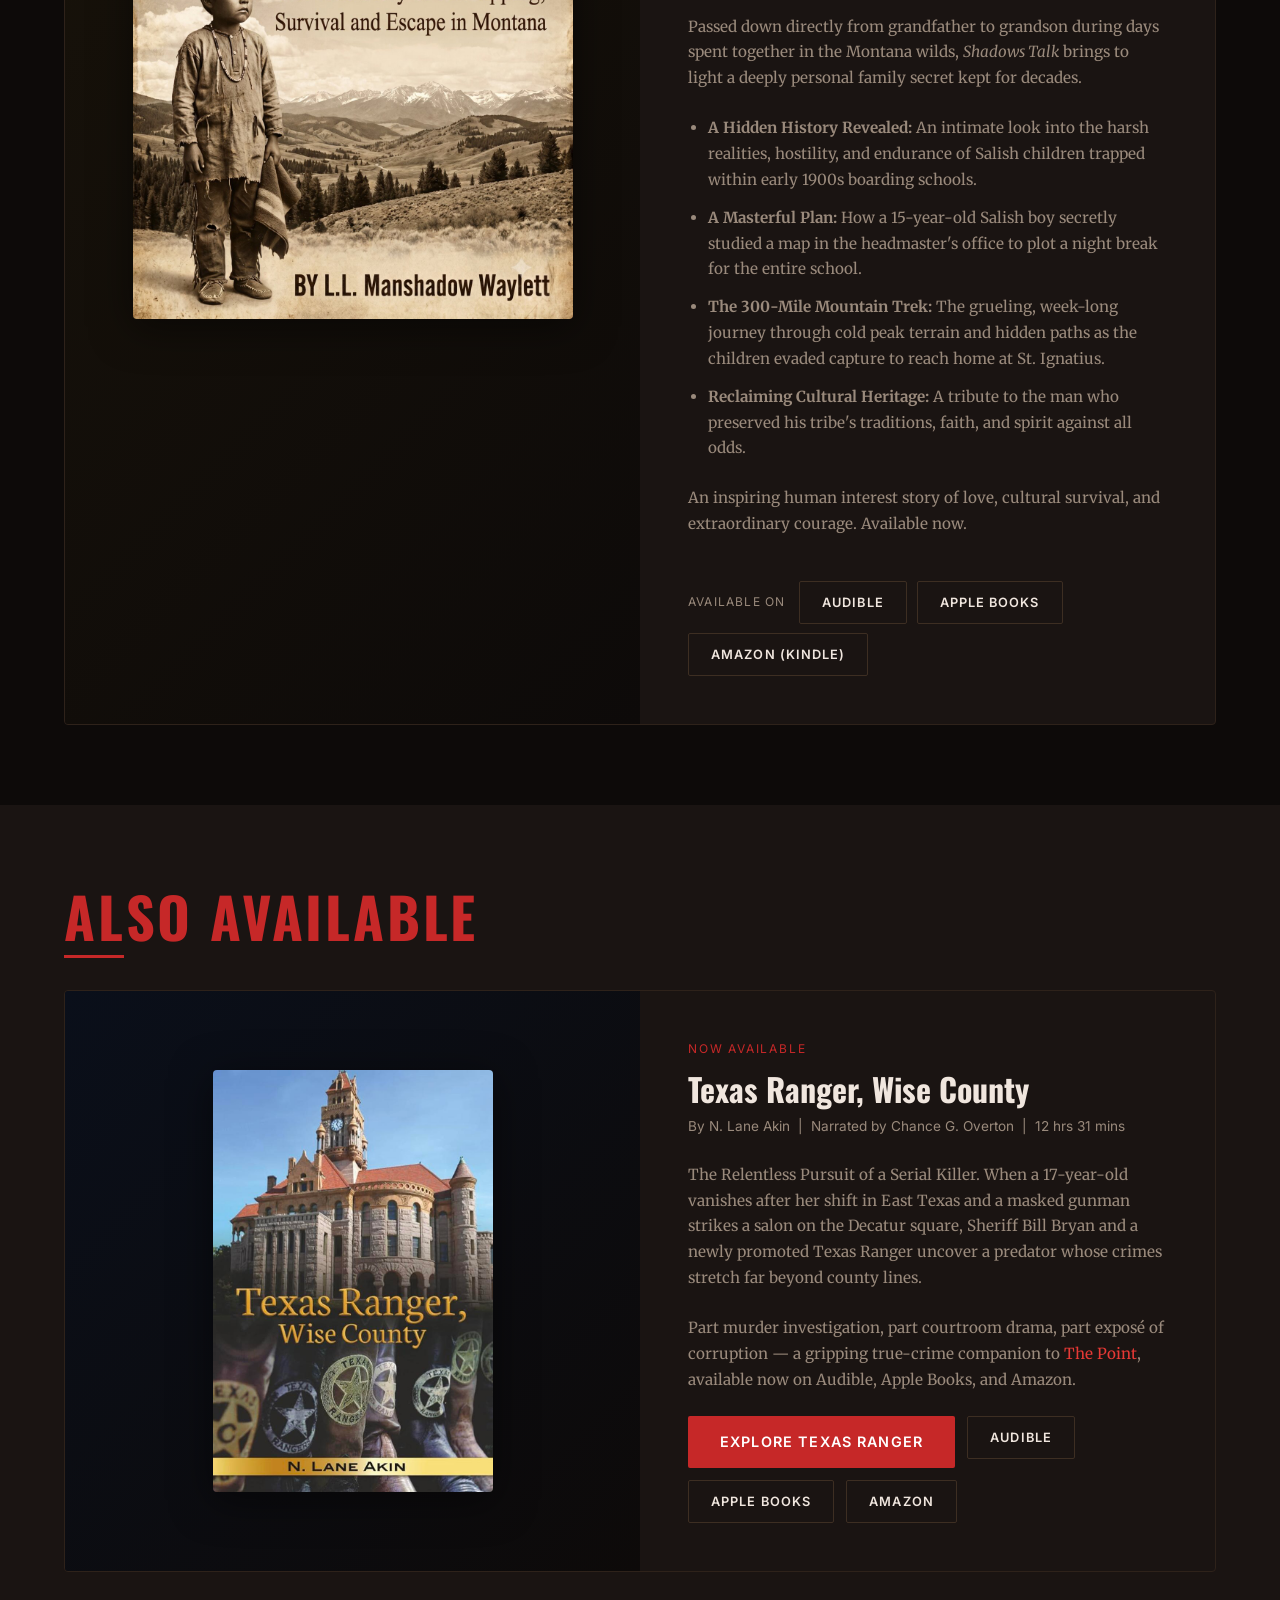
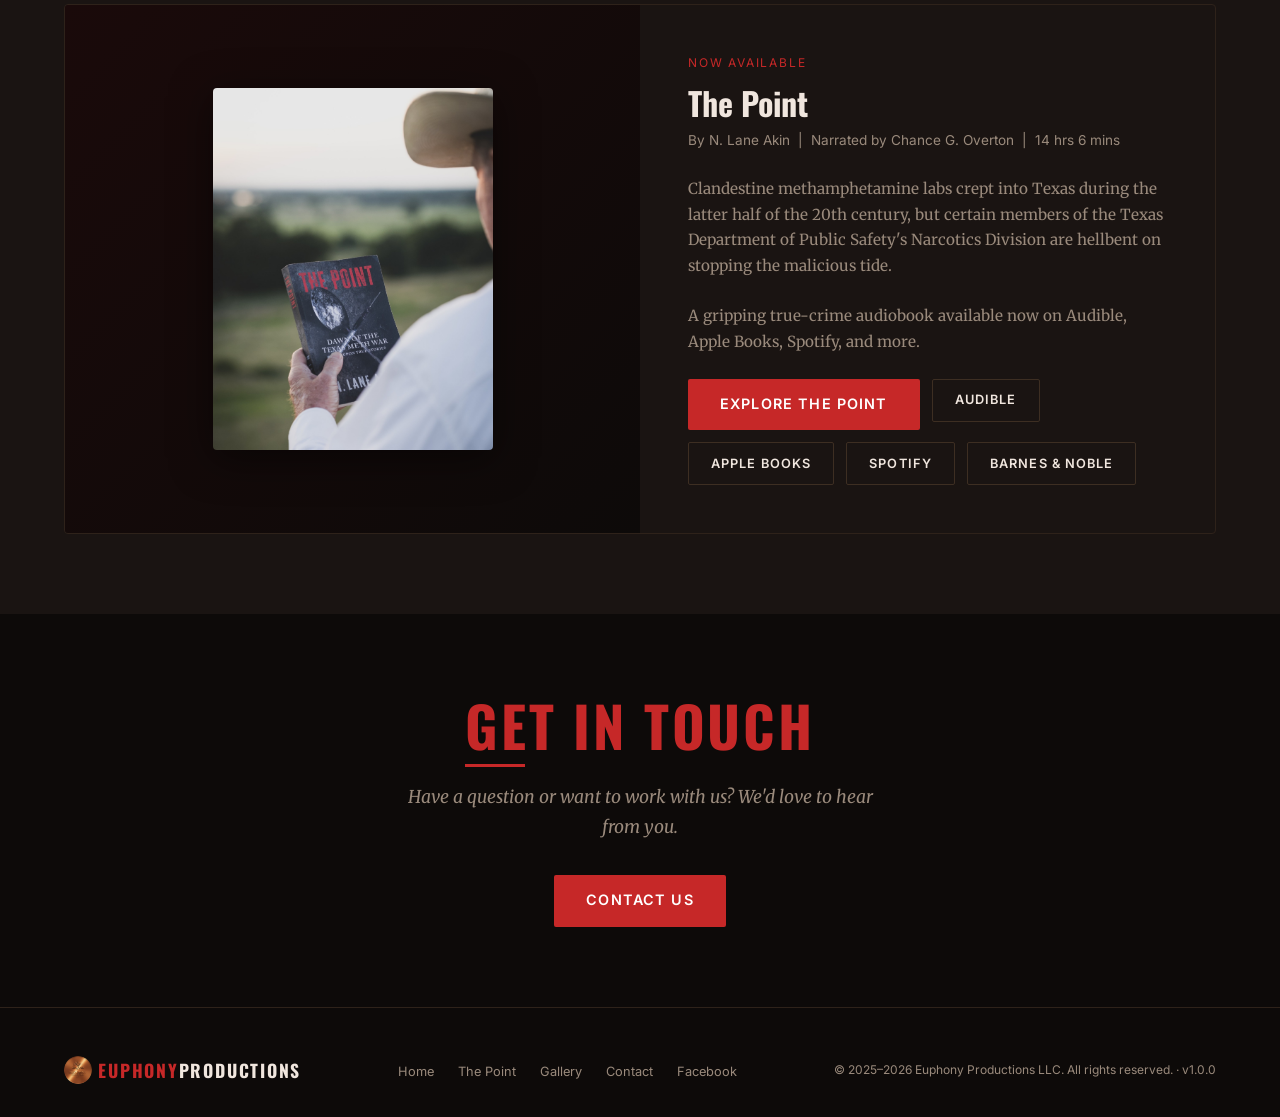
==== commit d22f9258: "Release Shadows Talk: promote to Latest Release with store links Shadows Talk is out now, so it move" ====
--- a/index.html
+++ b/index.html
@@ -4,22 +4,22 @@
   <meta charset="UTF-8">
   <meta name="viewport" content="width=device-width, initial-scale=1.0">
   <title>Euphony Productions LLC — True-Crime Audiobooks by N. Lane Akin</title>
-  <meta name="description" content="Euphony Productions LLC crafts immersive true-crime audiobooks — home of 'The Point: Dawn of the Texas Meth War' and 'Texas Ranger, Wise County' by N. Lane Akin, narrated by Chance G. Overton.">
-  <meta name="keywords" content="Euphony Productions, N. Lane Akin, true crime audiobook, Texas Ranger Wise County, The Point Texas Meth War, Chance G. Overton, audiobook">
+  <meta name="description" content="Euphony Productions LLC crafts immersive audiobooks — home of 'Shadows Talk' by L.L. Manshadow Waylett, plus 'The Point: Dawn of the Texas Meth War' and 'Texas Ranger, Wise County' by N. Lane Akin.">
+  <meta name="keywords" content="Euphony Productions, Shadows Talk, L.L. Manshadow Waylett, Fort Shaw Indian School, Salish, N. Lane Akin, true crime audiobook, Texas Ranger Wise County, The Point Texas Meth War, Chance G. Overton, audiobook">
   <meta name="robots" content="index, follow">
   <meta name="author" content="N. Lane Akin">
   <meta name="theme-color" content="#0d0a09">
   <link rel="canonical" href="https://euphonyproductions.net/">
   <link rel="icon" type="image/png" href="/assets/euphony_logo_circle.png">
   <meta property="og:title" content="Euphony Productions LLC — True-Crime Audiobooks">
-  <meta property="og:description" content="Crafting immersive true-crime audiobooks. Home of 'The Point' and 'Texas Ranger, Wise County' by N. Lane Akin.">
+  <meta property="og:description" content="Crafting immersive audiobooks. Now available: 'Shadows Talk' by L.L. Manshadow Waylett, alongside 'The Point' and 'Texas Ranger, Wise County' by N. Lane Akin.">
   <meta property="og:type" content="website">
   <meta property="og:url" content="https://euphonyproductions.net/">
   <meta property="og:site_name" content="Euphony Productions LLC">
   <meta property="og:image" content="https://euphonyproductions.net/assets/studio.jpg">
   <meta name="twitter:card" content="summary_large_image">
   <meta name="twitter:title" content="Euphony Productions LLC — True-Crime Audiobooks">
-  <meta name="twitter:description" content="Immersive true-crime audiobooks by N. Lane Akin, narrated by Chance G. Overton.">
+  <meta name="twitter:description" content="Immersive audiobooks — 'Shadows Talk' by L.L. Manshadow Waylett, plus true crime by N. Lane Akin.">
   <meta name="twitter:image" content="https://euphonyproductions.net/assets/studio.jpg">
   <script type="application/ld+json">
   {
@@ -154,7 +154,7 @@
       <h1><span>Euphony</span> Productions</h1>
       <p class="hero-tagline">Crafting immersive audio experiences that bring stories to life</p>
       <div style="display:flex; gap:1rem; justify-content:center; flex-wrap:wrap;">
-        <a href="texasranger/" class="btn btn-primary">Our Latest Release</a>
+        <a href="#projects" class="btn btn-primary">Our Latest Release</a>
         <a href="#projects" class="btn btn-outline">Our Audiobooks</a>
       </div>
     </div>
@@ -199,7 +199,7 @@
     <div class="container">
       <div class="stats-bar">
         <div class="stat-item">
-          <span class="stat-number">26+</span>
+          <span class="stat-number">27+</span>
           <span class="stat-label">Hours of Audio</span>
         </div>
         <div class="stat-item">
@@ -207,7 +207,7 @@
           <span class="stat-label">Platforms</span>
         </div>
         <div class="stat-item">
-          <span class="stat-number">2</span>
+          <span class="stat-number">3</span>
           <span class="stat-label">Audiobooks Released</span>
         </div>
         <div class="stat-item">
@@ -218,10 +218,10 @@
     </div>
   </section>
 
-  <!-- Coming Soon -->
-  <section class="section" id="coming-soon">
-    <div class="container">
-      <h2 class="section-title" style="margin-bottom:2rem;">Coming Soon</h2>
+  <!-- Latest Release -->
+  <section class="section" id="projects">
+    <div class="container">
+      <h2 class="section-title" style="margin-bottom:2rem;">Latest Release</h2>
       <div class="featured-project">
         <div class="featured-inner">
           <div class="featured-image" style="background:linear-gradient(135deg, #1a140a, #0d0a09);">
@@ -230,9 +230,10 @@
             </div>
           </div>
           <div class="featured-details">
-            <span class="label" style="color:var(--accent-warm);">Coming Soon</span>
+            <span class="label" style="color:var(--accent-warm);">New &mdash; Out Now</span>
             <h3 style="text-transform:none; letter-spacing:0;">Shadows Talk</h3>
-            <p class="meta">The True Story of Kidnapping, Survival and Escape in Montana &nbsp;|&nbsp; By L.L. Manshadow Waylett</p>
+            <p class="meta">By L.L. Manshadow Waylett &nbsp;|&nbsp; Narrated by Chance G. Overton &nbsp;|&nbsp; 1 hr 1 min</p>
+            <p class="meta" style="margin-top:-0.5rem;">The True Story of Kidnapping, Survival and Escape in Montana</p>
             <p>At eight years old, James &ldquo;Jim&rdquo; Lozeau walked down to the river to catch trout for his family's supper. He didn't return home for more than two years.</p>
             <p>Secretly captured under bounty by a local sheriff, Jim &mdash; a young Salish boy of the Flathead Nation &mdash; was loaded onto cattle cars and sent across the state to the Fort Shaw Indian School near Great Falls. Never informed of their children's whereabouts, families were left to believe their sons and daughters had vanished forever, leaving behind a painful legacy of &ldquo;ghost children&rdquo;.</p>
             <p>Passed down directly from grandfather to grandson during days spent together in the Montana wilds, <em>Shadows Talk</em> brings to light a deeply personal family secret kept for decades.</p>
@@ -242,38 +243,12 @@
               <li><strong>The 300-Mile Mountain Trek:</strong> The grueling, week-long journey through cold peak terrain and hidden paths as the children evaded capture to reach home at St.&nbsp;Ignatius.</li>
               <li><strong>Reclaiming Cultural Heritage:</strong> A tribute to the man who preserved his tribe's traditions, faith, and spirit against all odds.</li>
             </ul>
-            <p>An inspiring human interest story of love, cultural survival, and extraordinary courage.</p>
-          </div>
-        </div>
-      </div>
-    </div>
-  </section>
-
-  <!-- Latest Release -->
-  <section class="section" id="projects">
-    <div class="container">
-      <h2 class="section-title" style="margin-bottom:2rem;">Latest Release</h2>
-      <div class="featured-project">
-        <div class="featured-inner">
-          <div class="featured-image" style="background:linear-gradient(135deg, #0a0f1a, #0d0a09);">
-            <div class="book-cover">
-              <img src="assets/Texas Ranger, Wise County.jpg" alt="Texas Ranger, Wise County book cover" style="max-width:280px; width:100%; border-radius:4px; box-shadow:0 8px 40px rgba(0,0,0,0.5);">
-            </div>
-          </div>
-          <div class="featured-details">
-            <span class="label" style="color:var(--accent-warm);">New &mdash; Out Now</span>
-            <h3 style="text-transform:none; letter-spacing:0;">Texas Ranger, Wise County</h3>
-            <p class="meta">By N. Lane Akin &nbsp;|&nbsp; Narrated by Chance G. Overton &nbsp;|&nbsp; 12 hrs 31 mins</p>
-            <p>The Relentless Pursuit of a Serial Killer. When a 17-year-old vanishes after her shift in East Texas and a masked gunman strikes a salon on the Decatur square, Sheriff Bill Bryan and a newly promoted Texas Ranger uncover a predator whose crimes stretch far beyond county lines.</p>
-            <p>Part murder investigation, part courtroom drama, part exposé of corruption &mdash; a gripping true-crime companion to <a href="thepoint/">The Point</a>, available now on Audible, Apple Books, and Amazon.</p>
-            <div style="margin-top:1.5rem;">
-              <a href="texasranger/" class="btn btn-primary">Explore Texas Ranger</a>
-            </div>
+            <p>An inspiring human interest story of love, cultural survival, and extraordinary courage. Available now.</p>
             <div style="display:flex; gap:0.6rem; flex-wrap:wrap; align-items:center; margin-top:1.25rem;">
-              <span style="font-family:var(--font-sans); font-size:0.75rem; letter-spacing:0.1em; text-transform:uppercase; color:var(--text-muted); margin-right:0.25rem;">Listen on</span>
-              <a href="https://www.audible.com/pd/Texas-Ranger-Wise-County-Audiobook/B0H3CRGWFT" target="_blank" rel="noopener" class="btn btn-outline btn-sm">Audible</a>
-              <a href="https://books.apple.com/us/audiobook/texas-ranger-wise-county-the-relentless-pursuit/id6775537355" target="_blank" rel="noopener" class="btn btn-outline btn-sm">Apple Books</a>
-              <a href="https://www.amazon.com/Texas-Ranger-Wise-County-Relentless/dp/B0H3CM552D" target="_blank" rel="noopener" class="btn btn-outline btn-sm">Amazon</a>
+              <span style="font-family:var(--font-sans); font-size:0.75rem; letter-spacing:0.1em; text-transform:uppercase; color:var(--text-muted); margin-right:0.25rem;">Available on</span>
+              <a href="https://www.audible.com/pd/Shadows-Talk-Audiobook/B0HK8PN73S" target="_blank" rel="noopener" class="btn btn-outline btn-sm">Audible</a>
+              <a href="https://books.apple.com/us/audiobook/shadows-talk-unabridged/id6814548036" target="_blank" rel="noopener" class="btn btn-outline btn-sm">Apple Books</a>
+              <a href="https://www.amazon.com/Shadows-Talk-Manshadow-Waylett-ebook/dp/B004OEKH3S" target="_blank" rel="noopener" class="btn btn-outline btn-sm">Amazon (Kindle)</a>
             </div>
           </div>
         </div>
@@ -285,28 +260,55 @@
   <section class="section" id="also-available" style="background:var(--bg-card);">
     <div class="container">
       <h2 class="section-title" style="margin-bottom:2rem;">Also Available</h2>
-      <div class="featured-project">
-        <div class="featured-inner">
-          <div class="featured-image" style="background:linear-gradient(135deg, #1a0a0a, #0d0a09);">
-            <div class="book-cover">
-              <img src="assets/the_point.jpg" alt="The Point book cover" style="max-width:280px; width:100%; border-radius:4px; box-shadow:0 8px 40px rgba(0,0,0,0.5);">
+      <div style="display:flex; flex-direction:column; gap:2rem;">
+
+        <div class="featured-project">
+          <div class="featured-inner">
+            <div class="featured-image" style="background:linear-gradient(135deg, #0a0f1a, #0d0a09);">
+              <div class="book-cover">
+                <img src="assets/Texas Ranger, Wise County.jpg" alt="Texas Ranger, Wise County book cover" style="max-width:280px; width:100%; border-radius:4px; box-shadow:0 8px 40px rgba(0,0,0,0.5);">
+              </div>
+            </div>
+            <div class="featured-details">
+              <span class="label">Now Available</span>
+              <h3 style="text-transform:none; letter-spacing:0;">Texas Ranger, Wise County</h3>
+              <p class="meta">By N. Lane Akin &nbsp;|&nbsp; Narrated by Chance G. Overton &nbsp;|&nbsp; 12 hrs 31 mins</p>
+              <p>The Relentless Pursuit of a Serial Killer. When a 17-year-old vanishes after her shift in East Texas and a masked gunman strikes a salon on the Decatur square, Sheriff Bill Bryan and a newly promoted Texas Ranger uncover a predator whose crimes stretch far beyond county lines.</p>
+              <p>Part murder investigation, part courtroom drama, part expos&eacute; of corruption &mdash; a gripping true-crime companion to <a href="thepoint/">The Point</a>, available now on Audible, Apple Books, and Amazon.</p>
+              <div style="display:flex; gap:0.75rem; flex-wrap:wrap; align-items:center;">
+                <a href="texasranger/" class="btn btn-primary">Explore Texas Ranger</a>
+                <a href="https://www.audible.com/pd/Texas-Ranger-Wise-County-Audiobook/B0H3CRGWFT" target="_blank" rel="noopener" class="btn btn-outline btn-sm">Audible</a>
+                <a href="https://books.apple.com/us/audiobook/texas-ranger-wise-county-the-relentless-pursuit/id6775537355" target="_blank" rel="noopener" class="btn btn-outline btn-sm">Apple Books</a>
+                <a href="https://www.amazon.com/Texas-Ranger-Wise-County-Relentless/dp/B0H3CM552D" target="_blank" rel="noopener" class="btn btn-outline btn-sm">Amazon</a>
+              </div>
             </div>
           </div>
-          <div class="featured-details">
-            <span class="label">Now Available</span>
-            <h3 style="text-transform:none; letter-spacing:0;">The Point</h3>
-            <p class="meta">By N. Lane Akin &nbsp;|&nbsp; Narrated by Chance G. Overton &nbsp;|&nbsp; 14 hrs 6 mins</p>
-            <p>Clandestine methamphetamine labs crept into Texas during the latter half of the 20th century, but certain members of the Texas Department of Public Safety's Narcotics Division are hellbent on stopping the malicious tide.</p>
-            <p>A gripping true-crime audiobook available now on Audible, Apple Books, Spotify, and more.</p>
-            <div style="display:flex; gap:0.75rem; flex-wrap:wrap; align-items:center;">
-              <a href="thepoint/" class="btn btn-primary">Explore The Point</a>
-              <a href="https://www.audible.com/pd/The-Point-Audiobook/B0FMKQMM8N" target="_blank" rel="noopener" class="btn btn-outline btn-sm">Audible</a>
-              <a href="https://books.apple.com/us/audiobook/the-point-dawn-of-the-texas-meth-war-based-upon-true-stories/id1835253192" target="_blank" rel="noopener" class="btn btn-outline btn-sm">Apple Books</a>
-              <a href="https://open.spotify.com/show/153Or6AjRRaQOyzxxKQxpm" target="_blank" rel="noopener" class="btn btn-outline btn-sm">Spotify</a>
-              <a href="https://www.barnesandnoble.com/w/the-point-n-lane-akin/1144982049?ean=2940195292713" target="_blank" rel="noopener" class="btn btn-outline btn-sm">Barnes &amp; Noble</a>
+        </div>
+
+        <div class="featured-project">
+          <div class="featured-inner">
+            <div class="featured-image" style="background:linear-gradient(135deg, #1a0a0a, #0d0a09);">
+              <div class="book-cover">
+                <img src="assets/the_point.jpg" alt="The Point book cover" style="max-width:280px; width:100%; border-radius:4px; box-shadow:0 8px 40px rgba(0,0,0,0.5);">
+              </div>
+            </div>
+            <div class="featured-details">
+              <span class="label">Now Available</span>
+              <h3 style="text-transform:none; letter-spacing:0;">The Point</h3>
+              <p class="meta">By N. Lane Akin &nbsp;|&nbsp; Narrated by Chance G. Overton &nbsp;|&nbsp; 14 hrs 6 mins</p>
+              <p>Clandestine methamphetamine labs crept into Texas during the latter half of the 20th century, but certain members of the Texas Department of Public Safety's Narcotics Division are hellbent on stopping the malicious tide.</p>
+              <p>A gripping true-crime audiobook available now on Audible, Apple Books, Spotify, and more.</p>
+              <div style="display:flex; gap:0.75rem; flex-wrap:wrap; align-items:center;">
+                <a href="thepoint/" class="btn btn-primary">Explore The Point</a>
+                <a href="https://www.audible.com/pd/The-Point-Audiobook/B0FMKQMM8N" target="_blank" rel="noopener" class="btn btn-outline btn-sm">Audible</a>
+                <a href="https://books.apple.com/us/audiobook/the-point-dawn-of-the-texas-meth-war-based-upon-true-stories/id1835253192" target="_blank" rel="noopener" class="btn btn-outline btn-sm">Apple Books</a>
+                <a href="https://open.spotify.com/show/153Or6AjRRaQOyzxxKQxpm" target="_blank" rel="noopener" class="btn btn-outline btn-sm">Spotify</a>
+                <a href="https://www.barnesandnoble.com/w/the-point-n-lane-akin/1144982049?ean=2940195292713" target="_blank" rel="noopener" class="btn btn-outline btn-sm">Barnes &amp; Noble</a>
+              </div>
             </div>
           </div>
         </div>
+
       </div>
     </div>
   </section>
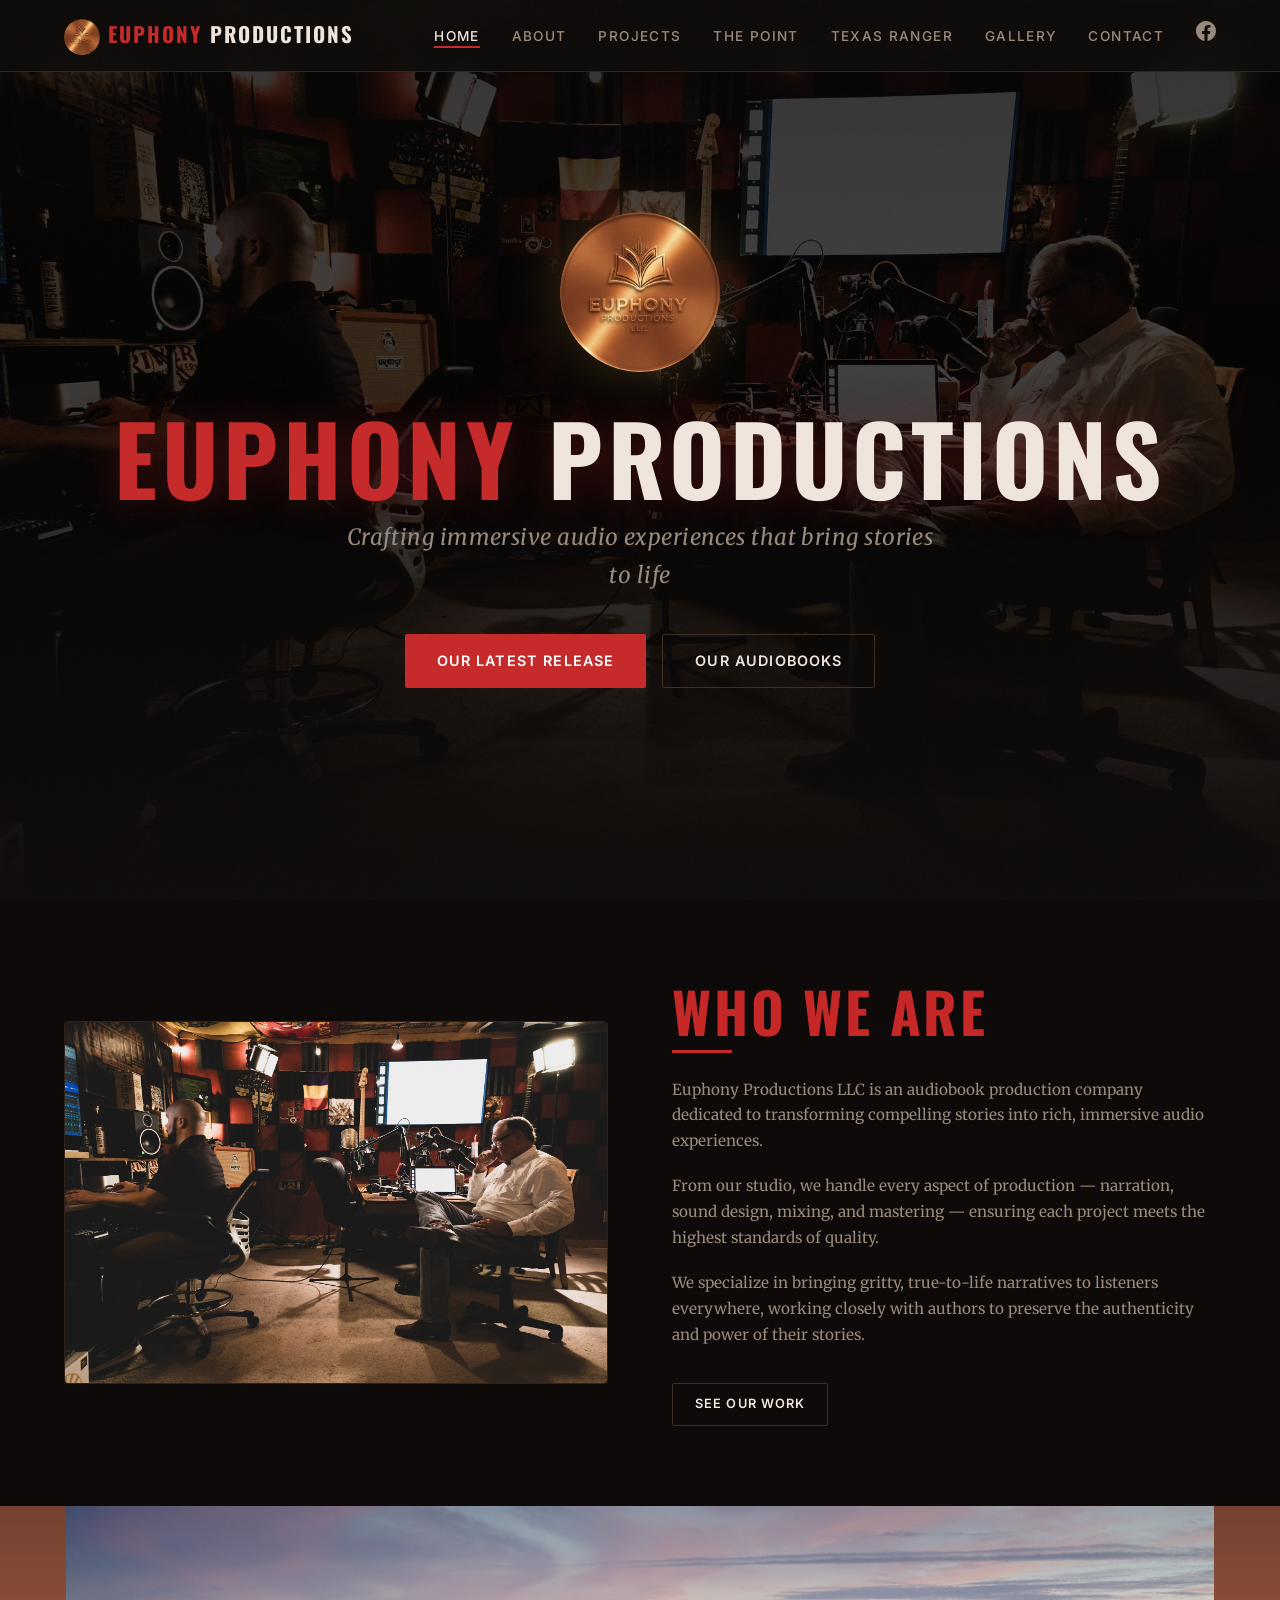
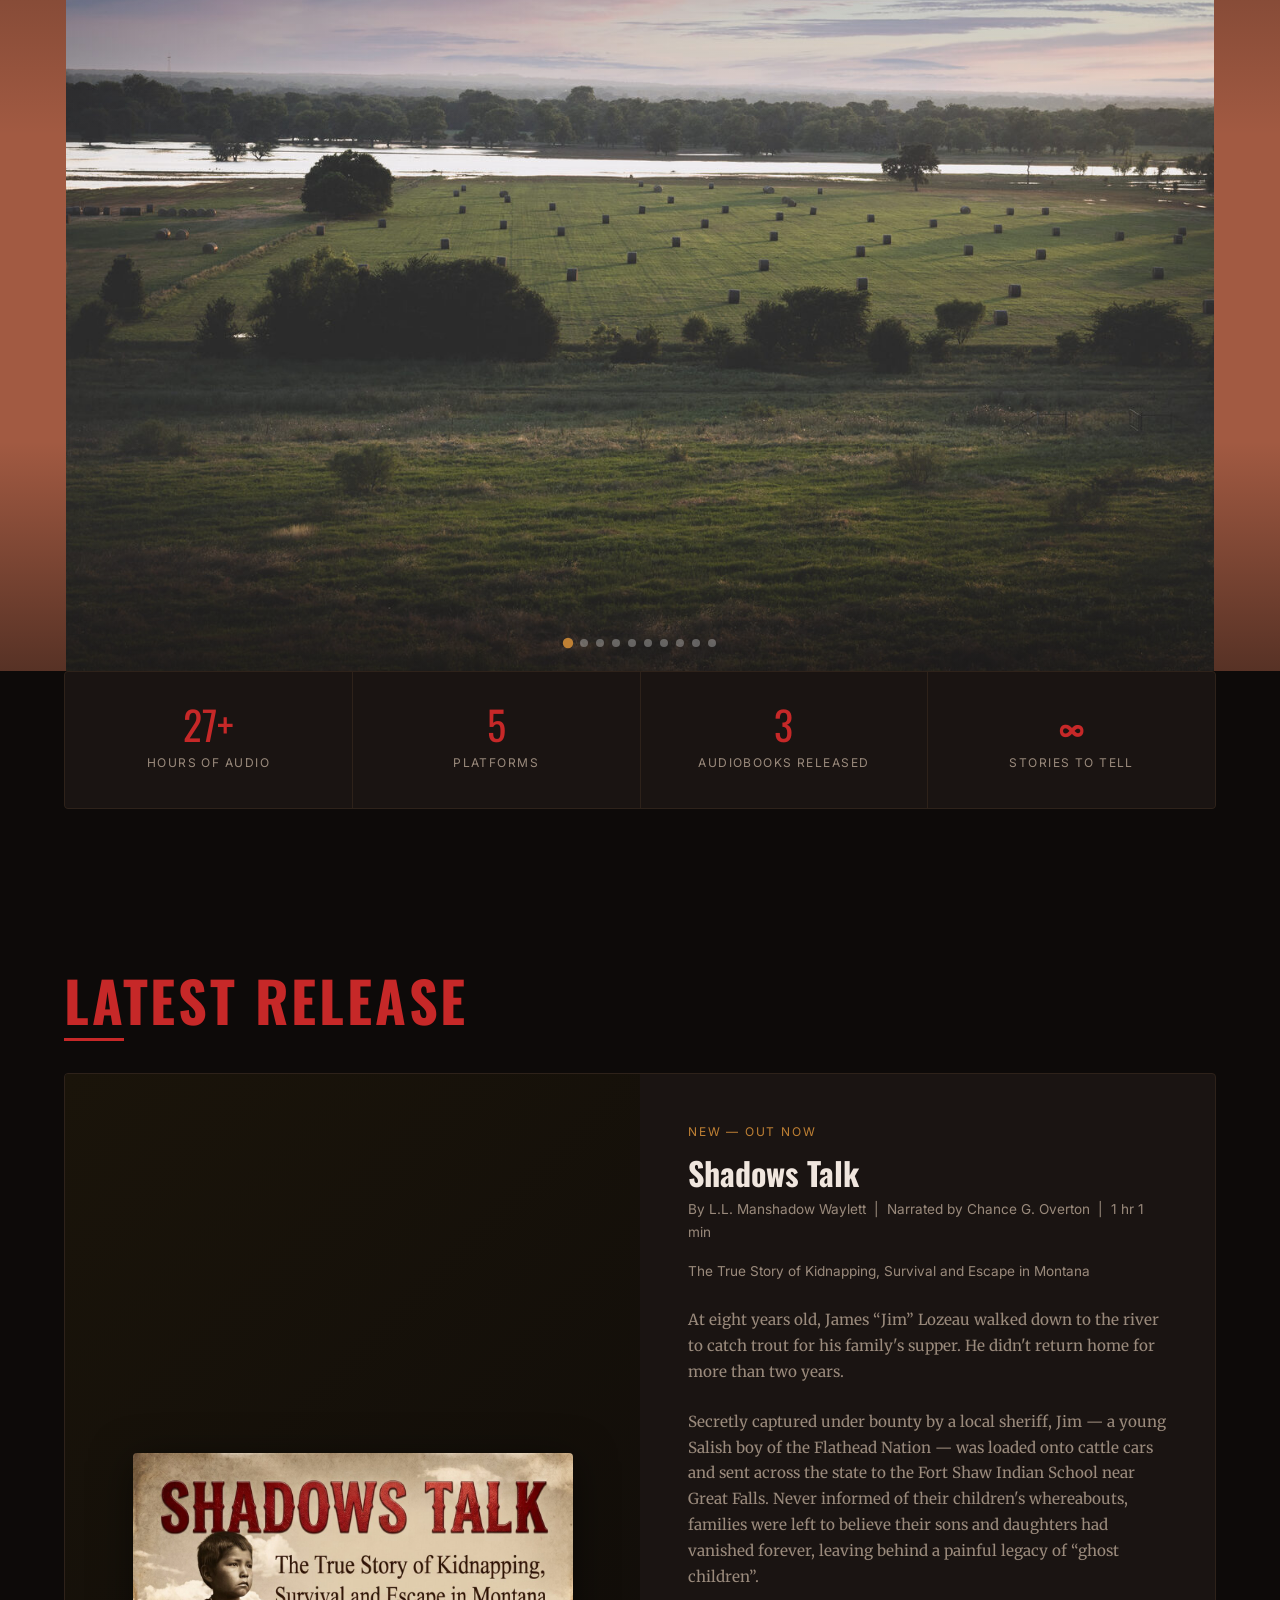
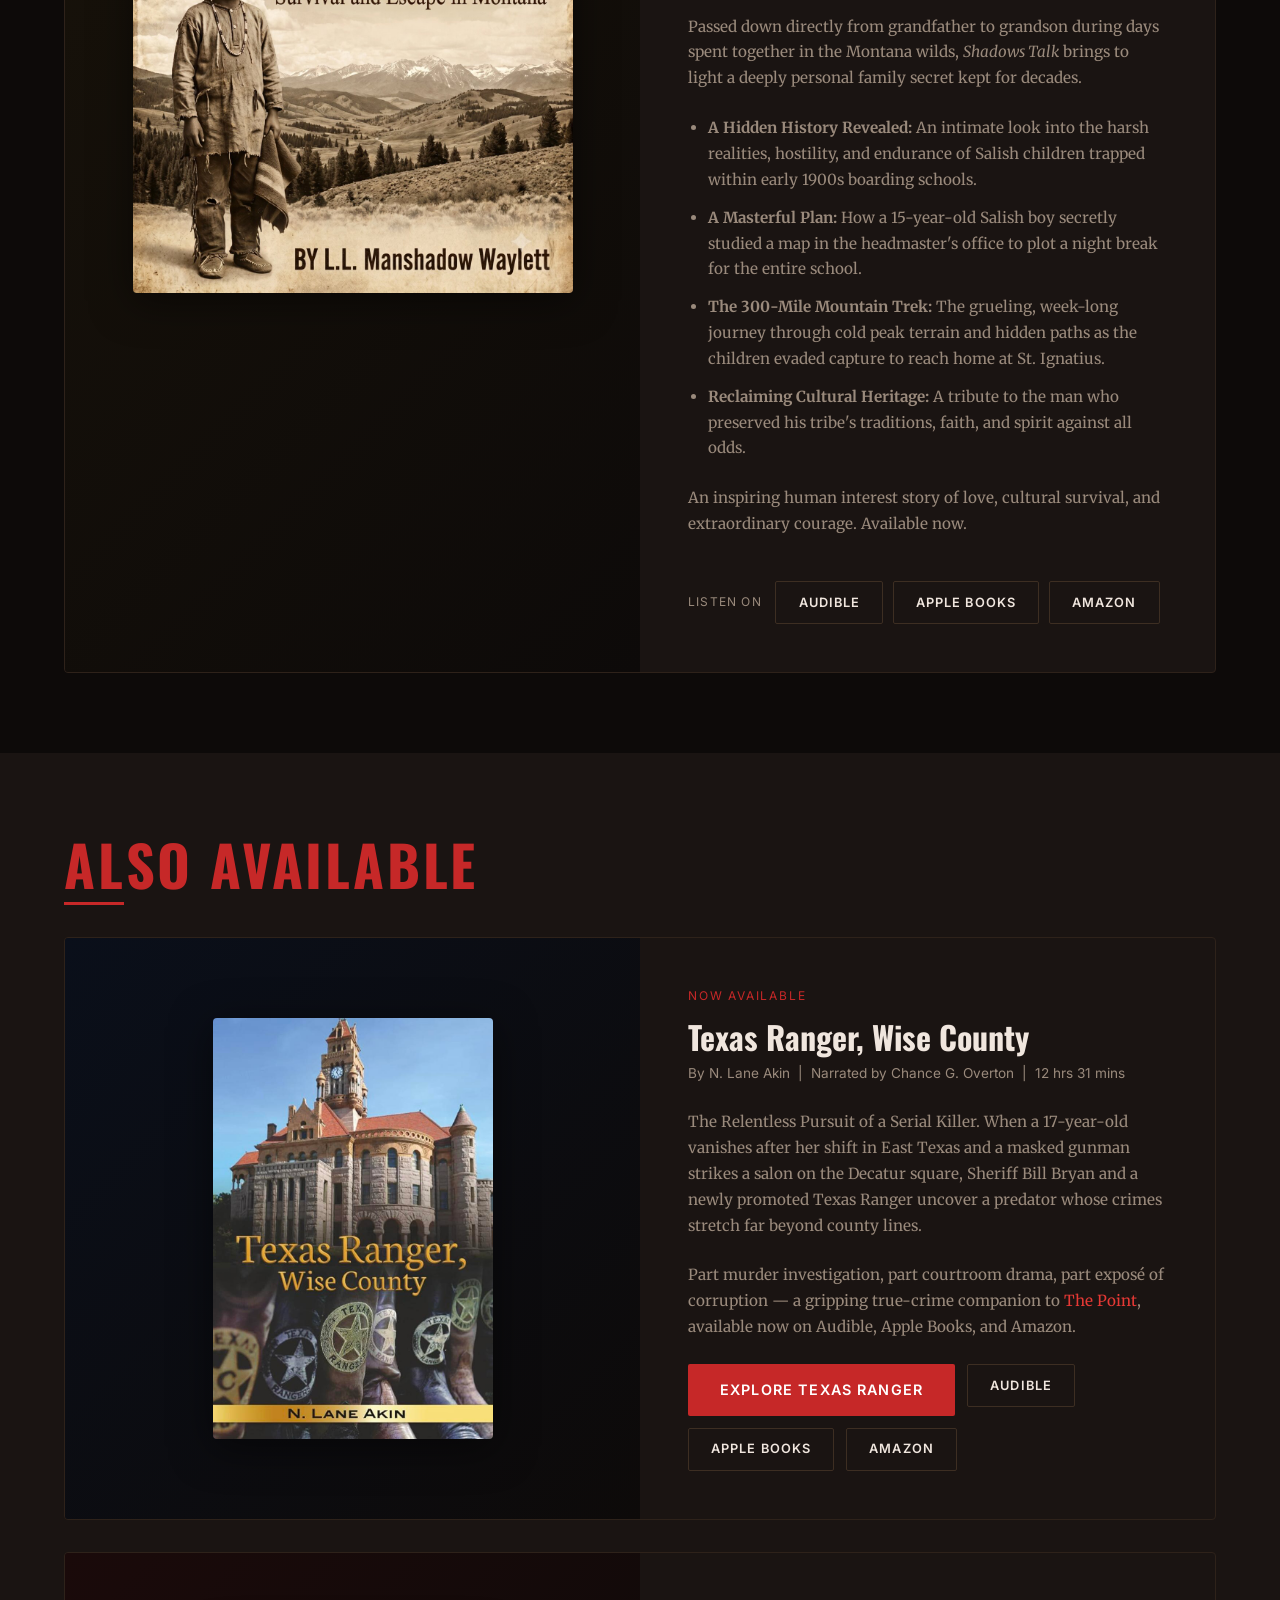
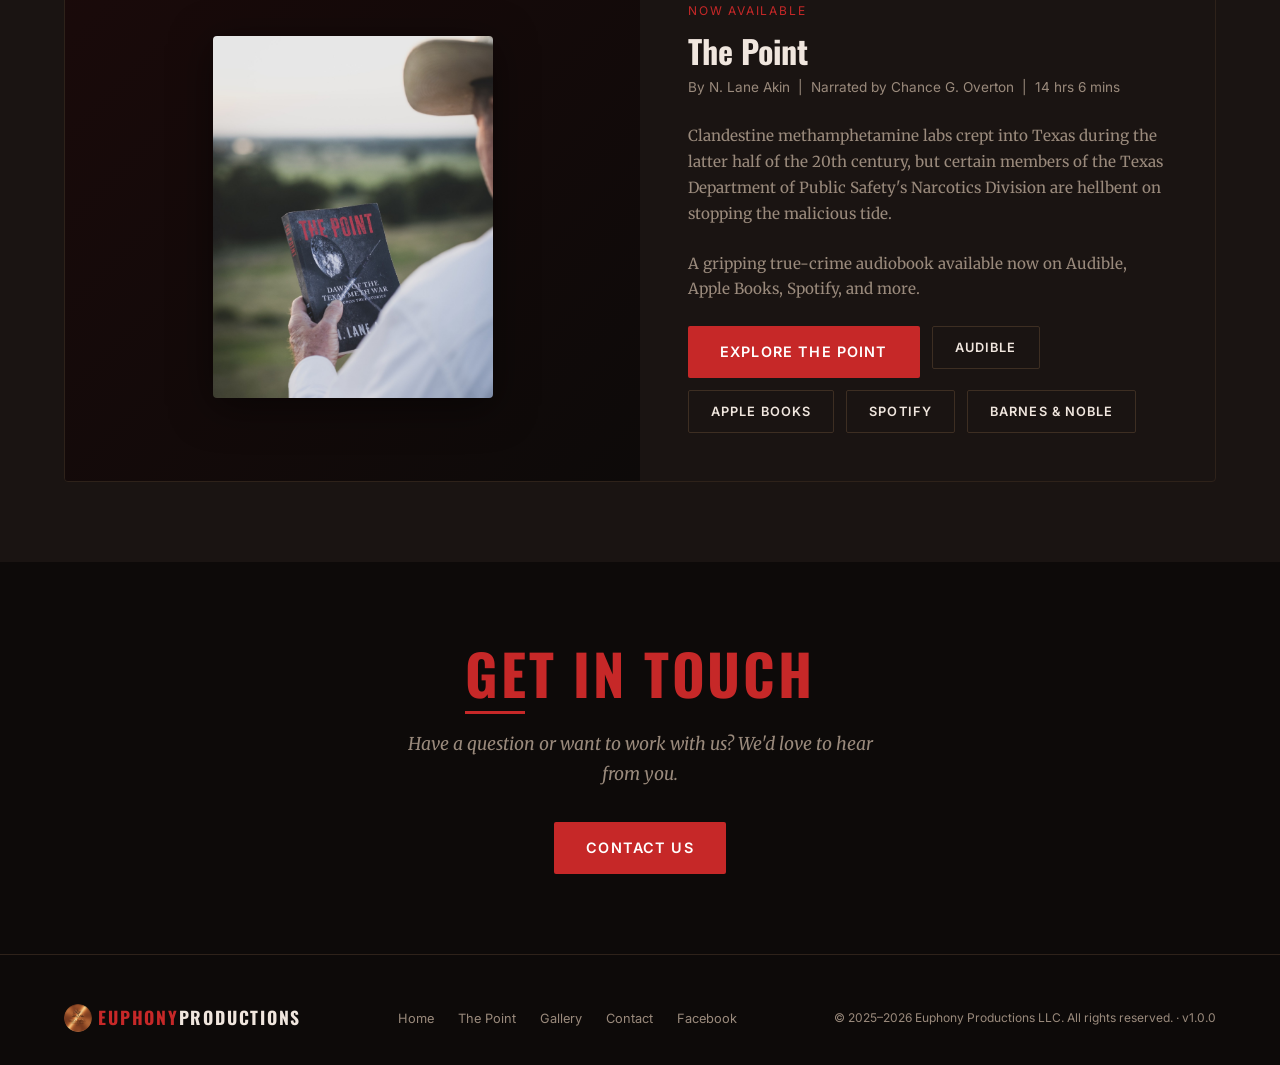
==== commit c0f61a29: "Label the Shadows Talk Amazon link as Listen on / Amazon The Amazon detail page carries both edition" ====
--- a/index.html
+++ b/index.html
@@ -245,10 +245,10 @@
             </ul>
             <p>An inspiring human interest story of love, cultural survival, and extraordinary courage. Available now.</p>
             <div style="display:flex; gap:0.6rem; flex-wrap:wrap; align-items:center; margin-top:1.25rem;">
-              <span style="font-family:var(--font-sans); font-size:0.75rem; letter-spacing:0.1em; text-transform:uppercase; color:var(--text-muted); margin-right:0.25rem;">Available on</span>
+              <span style="font-family:var(--font-sans); font-size:0.75rem; letter-spacing:0.1em; text-transform:uppercase; color:var(--text-muted); margin-right:0.25rem;">Listen on</span>
               <a href="https://www.audible.com/pd/Shadows-Talk-Audiobook/B0HK8PN73S" target="_blank" rel="noopener" class="btn btn-outline btn-sm">Audible</a>
               <a href="https://books.apple.com/us/audiobook/shadows-talk-unabridged/id6814548036" target="_blank" rel="noopener" class="btn btn-outline btn-sm">Apple Books</a>
-              <a href="https://www.amazon.com/Shadows-Talk-Manshadow-Waylett-ebook/dp/B004OEKH3S" target="_blank" rel="noopener" class="btn btn-outline btn-sm">Amazon (Kindle)</a>
+              <a href="https://www.amazon.com/Shadows-Talk-Manshadow-Waylett-ebook/dp/B004OEKH3S" target="_blank" rel="noopener" class="btn btn-outline btn-sm">Amazon</a>
             </div>
           </div>
         </div>
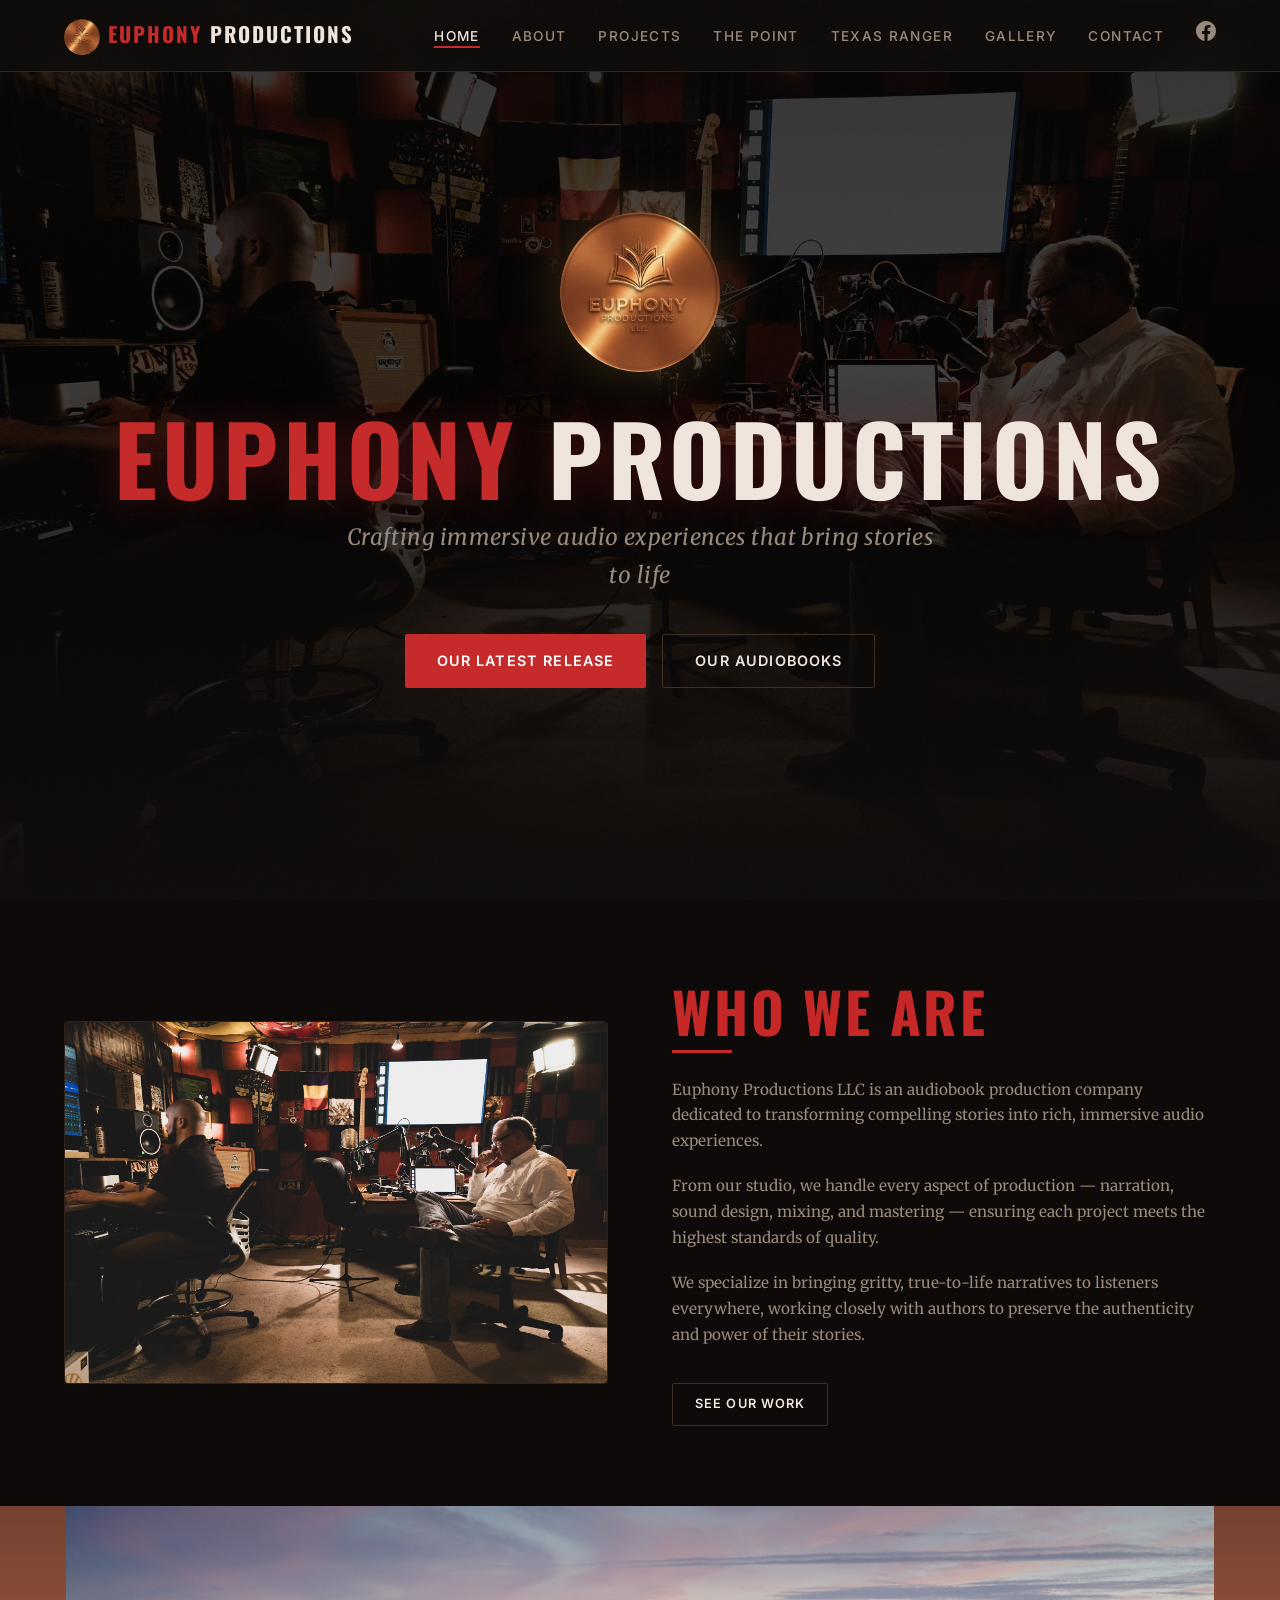
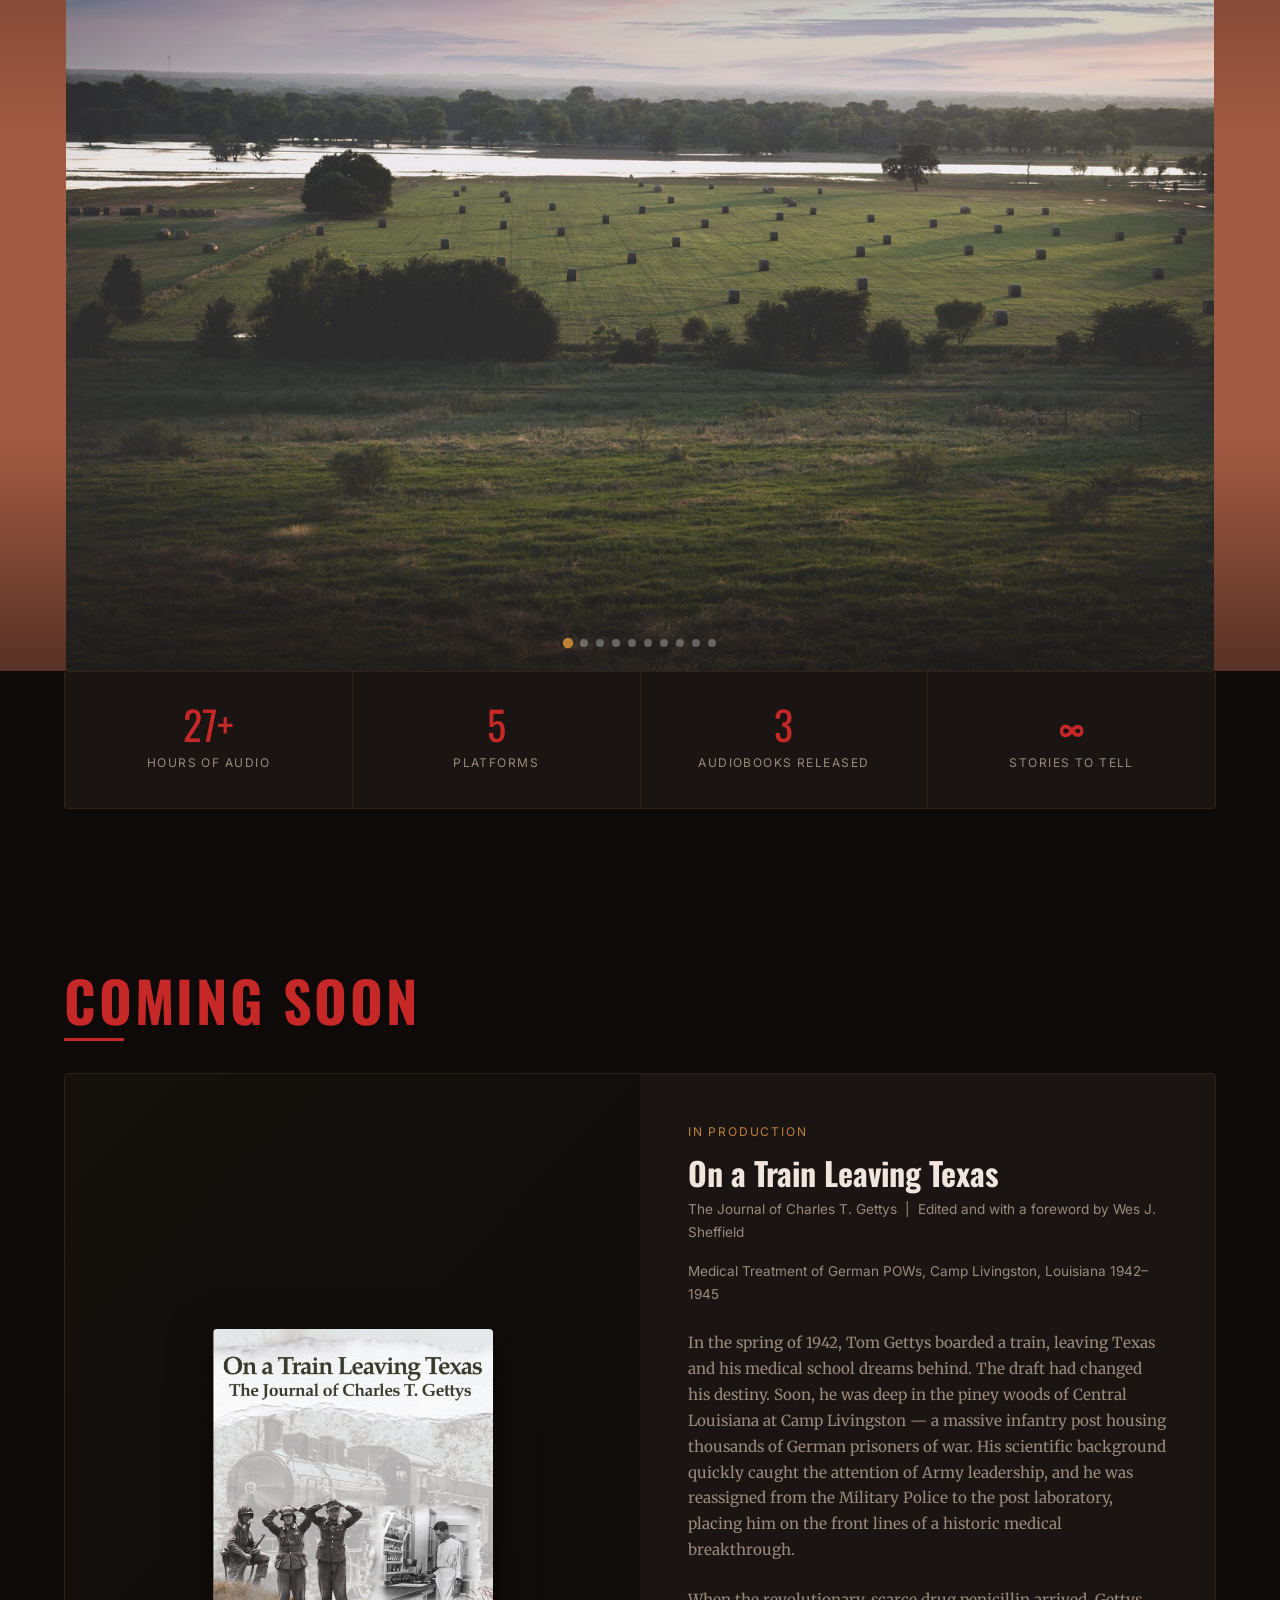
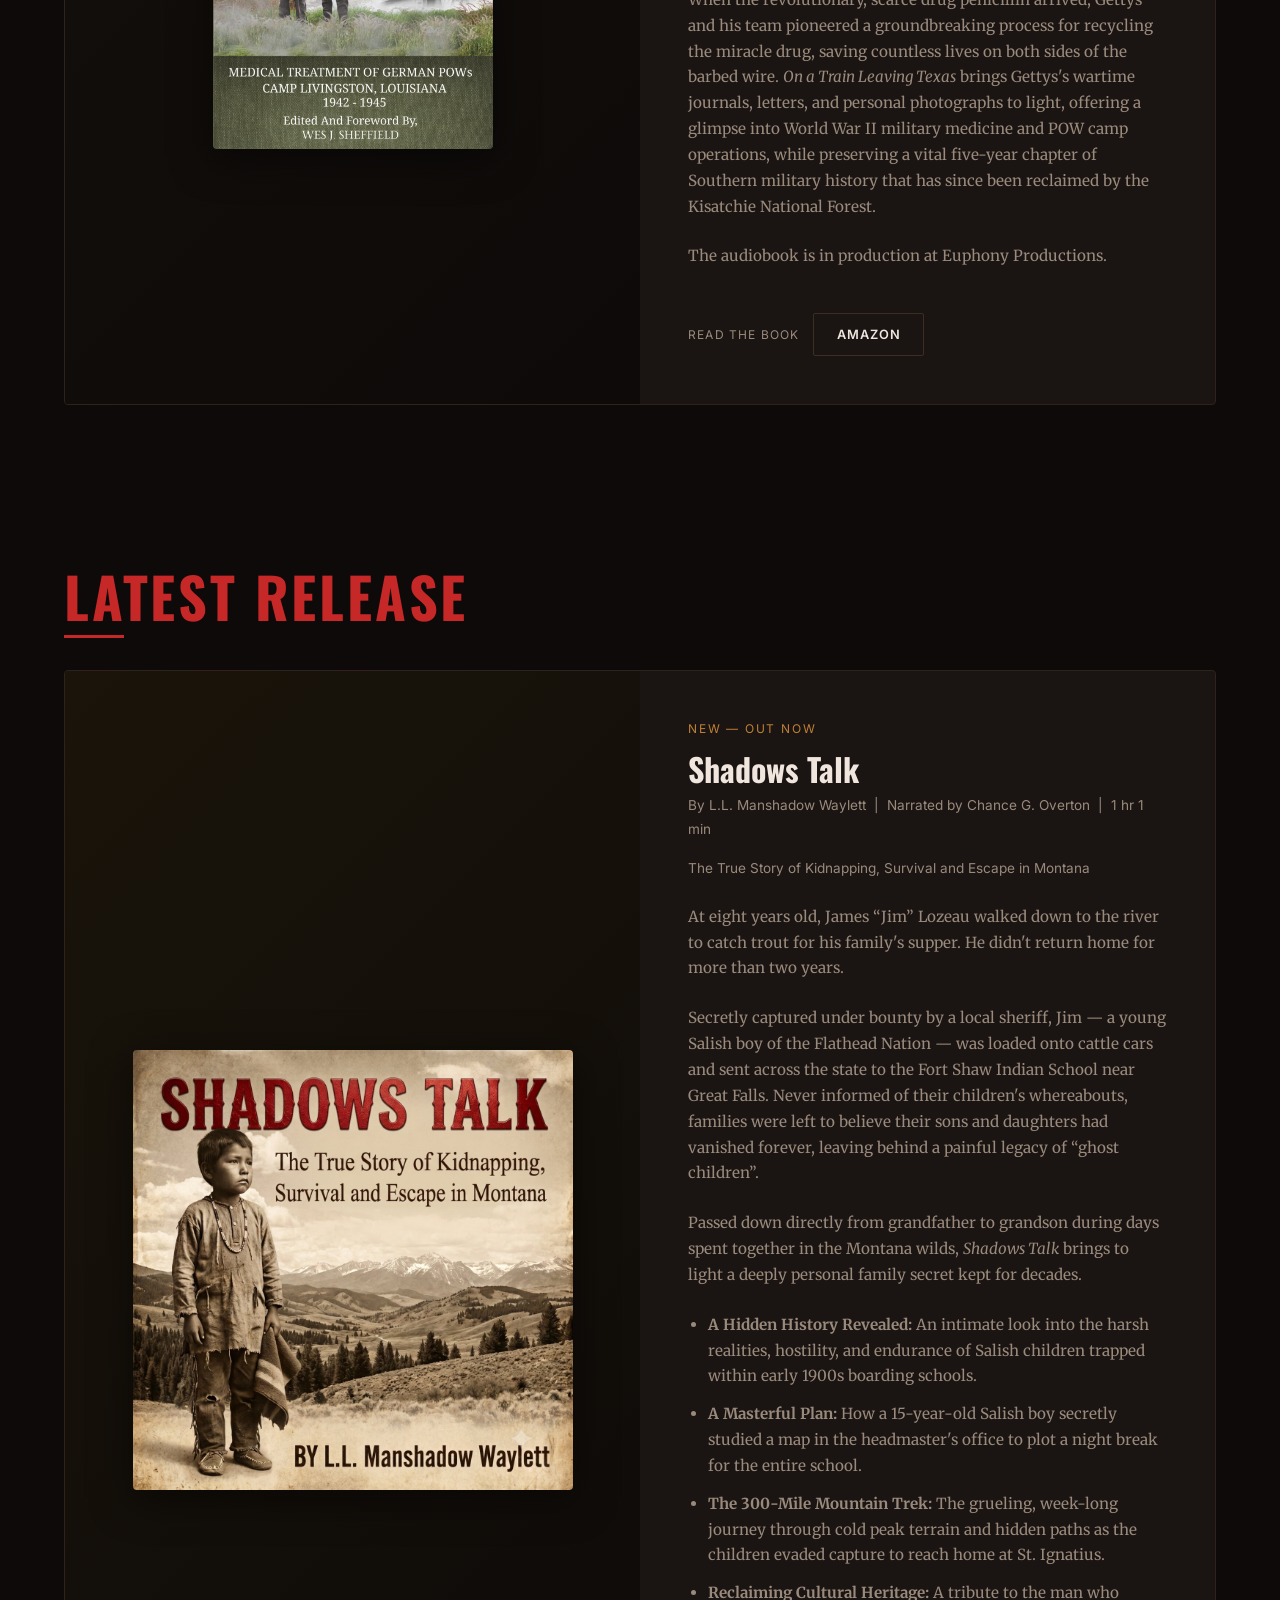
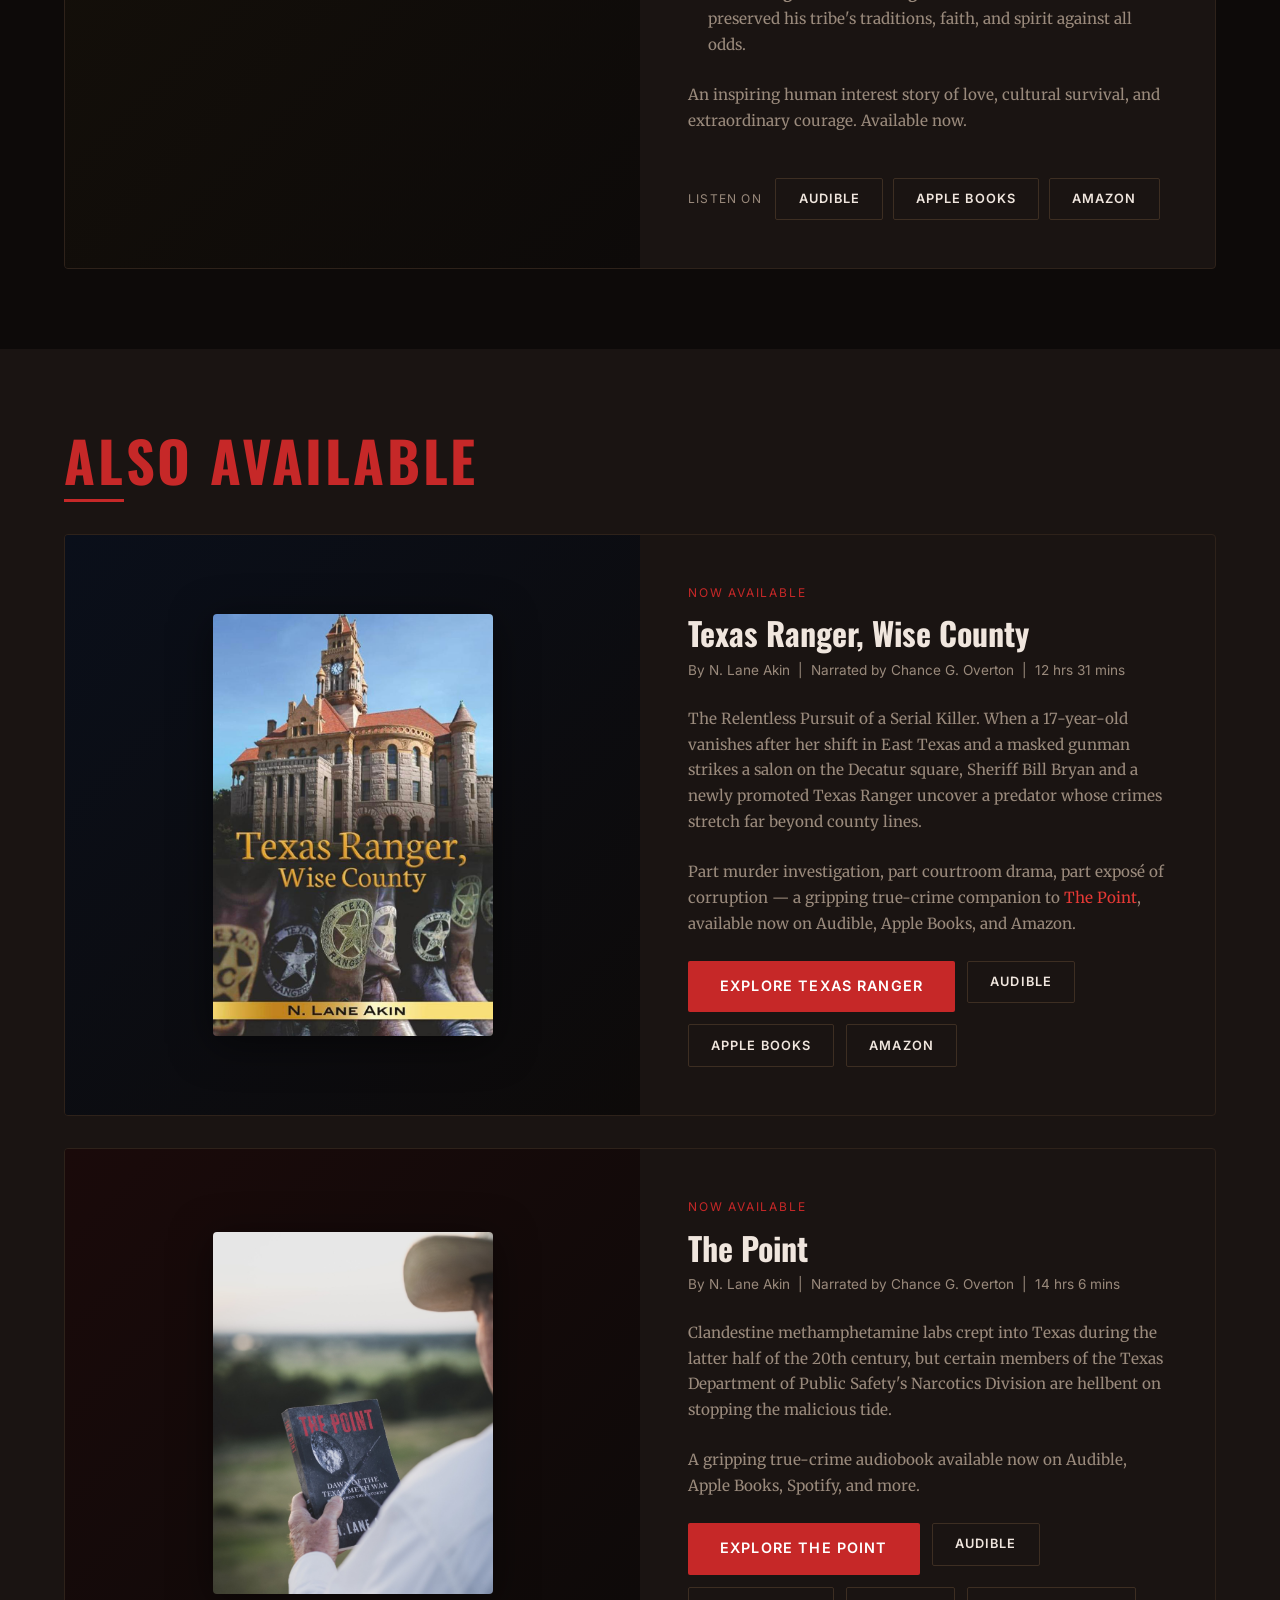
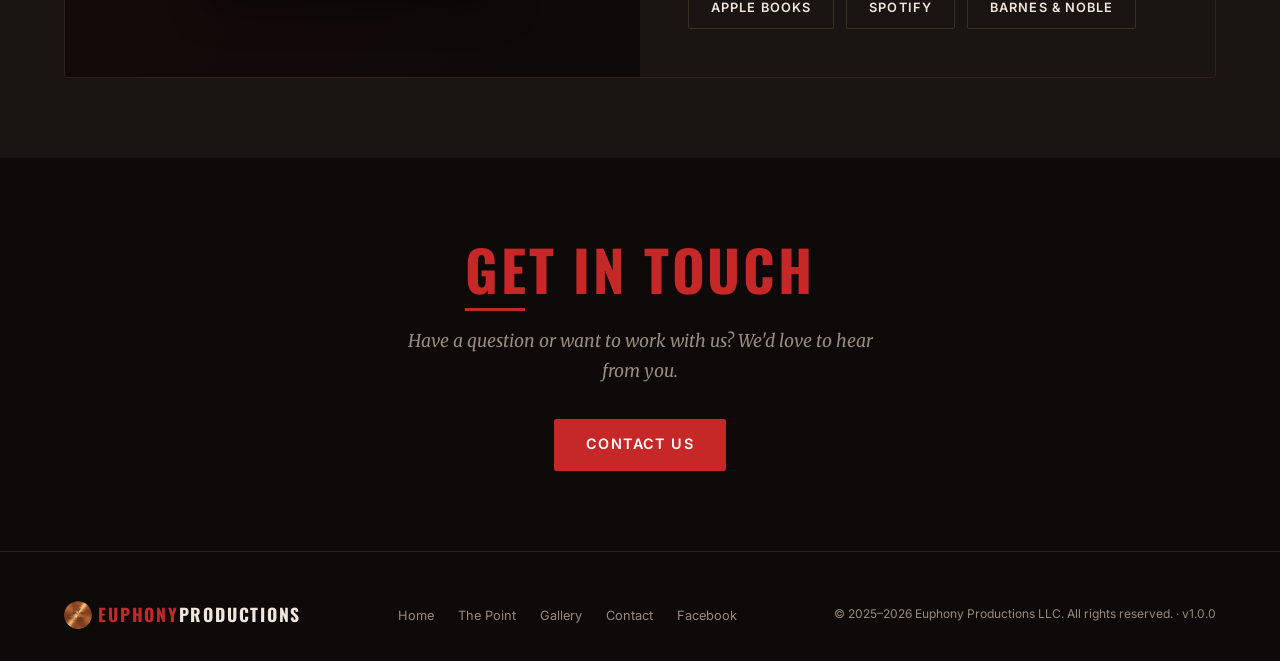
==== commit e05befb9: "Add On a Train Leaving Texas to Coming Soon The audiobook is in production, so the title gets the Co" ====
--- a/index.html
+++ b/index.html
@@ -218,6 +218,35 @@
     </div>
   </section>
 
+  <!-- Coming Soon -->
+  <section class="section" id="coming-soon">
+    <div class="container">
+      <h2 class="section-title" style="margin-bottom:2rem;">Coming Soon</h2>
+      <div class="featured-project">
+        <div class="featured-inner">
+          <div class="featured-image" style="background:linear-gradient(135deg, #14100c, #0d0a09);">
+            <div class="book-cover">
+              <img src="assets/on-a-train-leaving-texas.jpg" alt="On a Train Leaving Texas, The Journal of Charles T. Gettys book cover" style="max-width:280px; width:100%; border-radius:4px; box-shadow:0 8px 40px rgba(0,0,0,0.5);">
+            </div>
+          </div>
+          <div class="featured-details">
+            <span class="label" style="color:var(--accent-warm);">In Production</span>
+            <h3 style="text-transform:none; letter-spacing:0;">On a Train Leaving Texas</h3>
+            <p class="meta">The Journal of Charles T. Gettys &nbsp;|&nbsp; Edited and with a foreword by Wes J. Sheffield</p>
+            <p class="meta" style="margin-top:-0.5rem;">Medical Treatment of German POWs, Camp Livingston, Louisiana 1942&ndash;1945</p>
+            <p>In the spring of 1942, Tom Gettys boarded a train, leaving Texas and his medical school dreams behind. The draft had changed his destiny. Soon, he was deep in the piney woods of Central Louisiana at Camp Livingston &mdash; a massive infantry post housing thousands of German prisoners of war. His scientific background quickly caught the attention of Army leadership, and he was reassigned from the Military Police to the post laboratory, placing him on the front lines of a historic medical breakthrough.</p>
+            <p>When the revolutionary, scarce drug penicillin arrived, Gettys and his team pioneered a groundbreaking process for recycling the miracle drug, saving countless lives on both sides of the barbed wire. <em>On a Train Leaving Texas</em> brings Gettys's wartime journals, letters, and personal photographs to light, offering a glimpse into World War II military medicine and POW camp operations, while preserving a vital five-year chapter of Southern military history that has since been reclaimed by the Kisatchie National Forest.</p>
+            <p>The audiobook is in production at Euphony Productions.</p>
+            <div style="display:flex; gap:0.6rem; flex-wrap:wrap; align-items:center; margin-top:1.25rem;">
+              <span style="font-family:var(--font-sans); font-size:0.75rem; letter-spacing:0.1em; text-transform:uppercase; color:var(--text-muted); margin-right:0.25rem;">Read the book</span>
+              <a href="https://www.amazon.com/Train-Leaving-Journal-Charles-Gettys/dp/B0H4JLC54X" target="_blank" rel="noopener" class="btn btn-outline btn-sm">Amazon</a>
+            </div>
+          </div>
+        </div>
+      </div>
+    </div>
+  </section>
+
   <!-- Latest Release -->
   <section class="section" id="projects">
     <div class="container">
